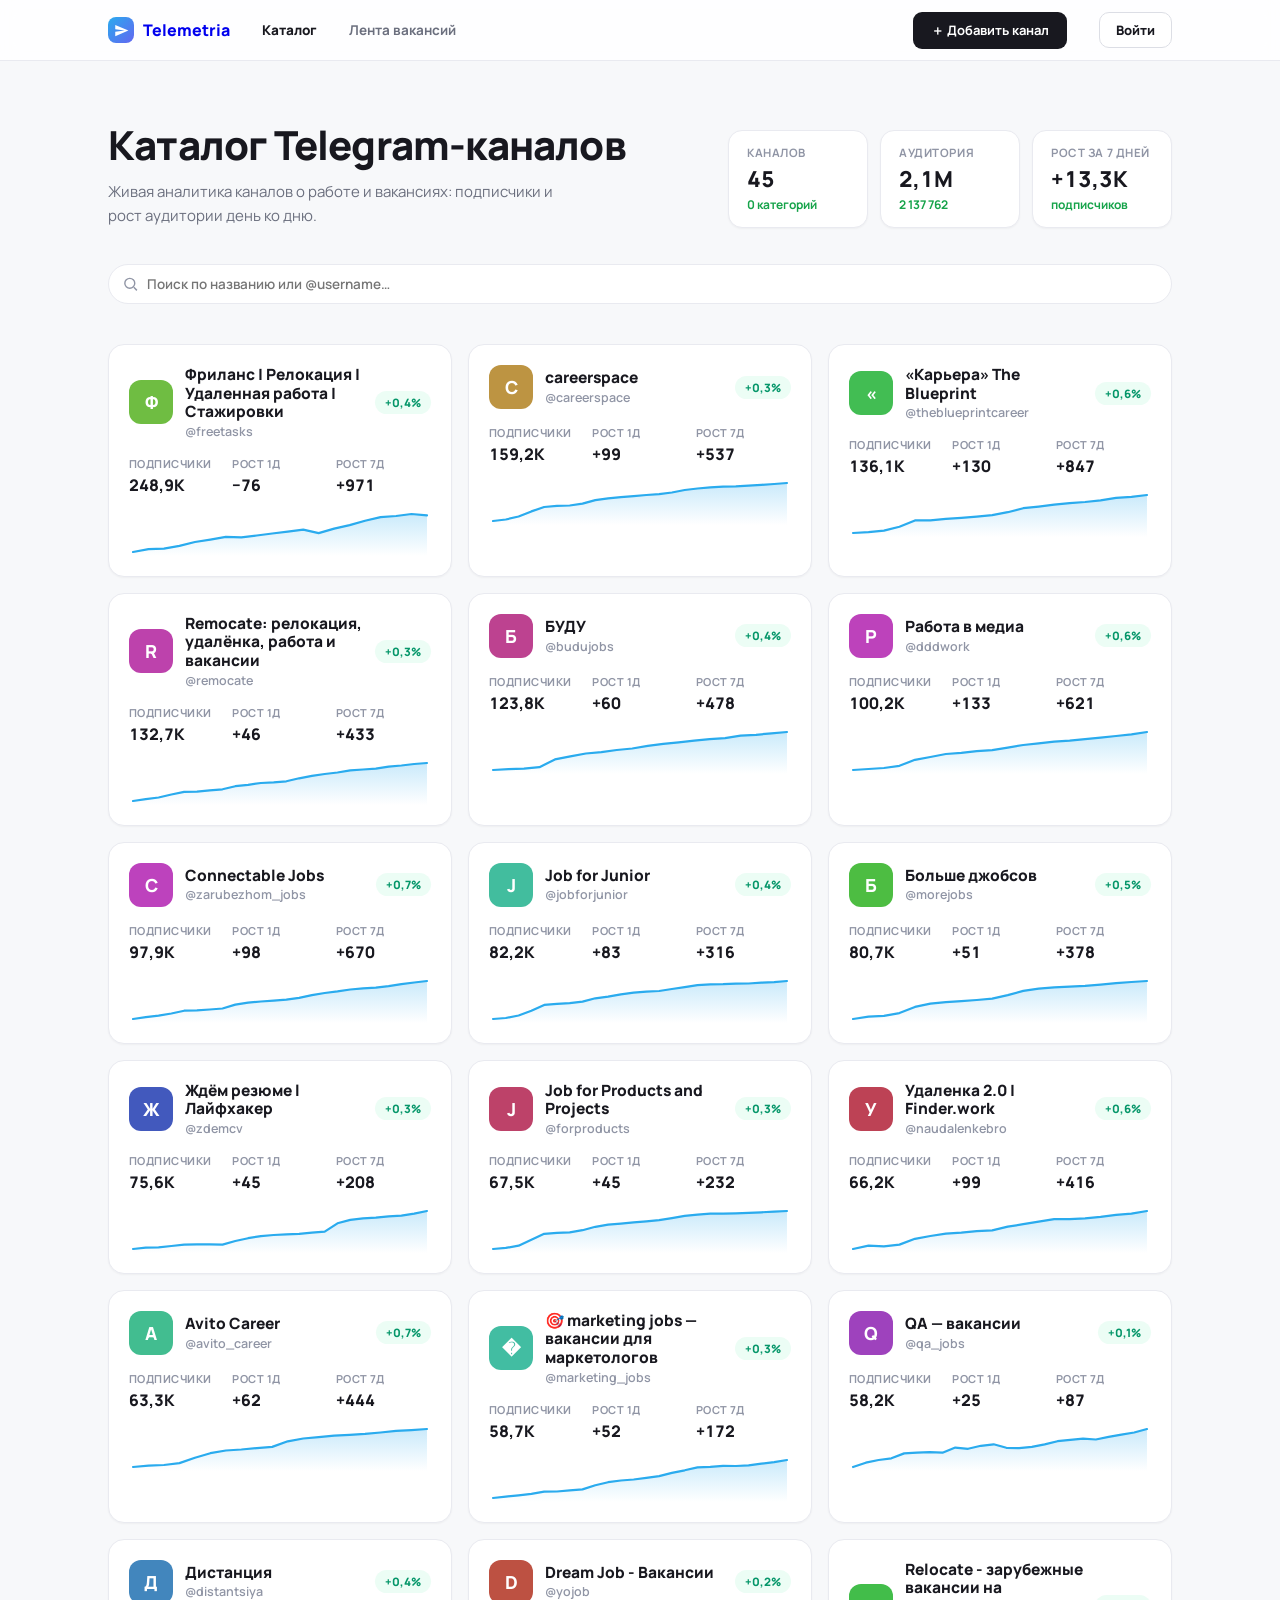
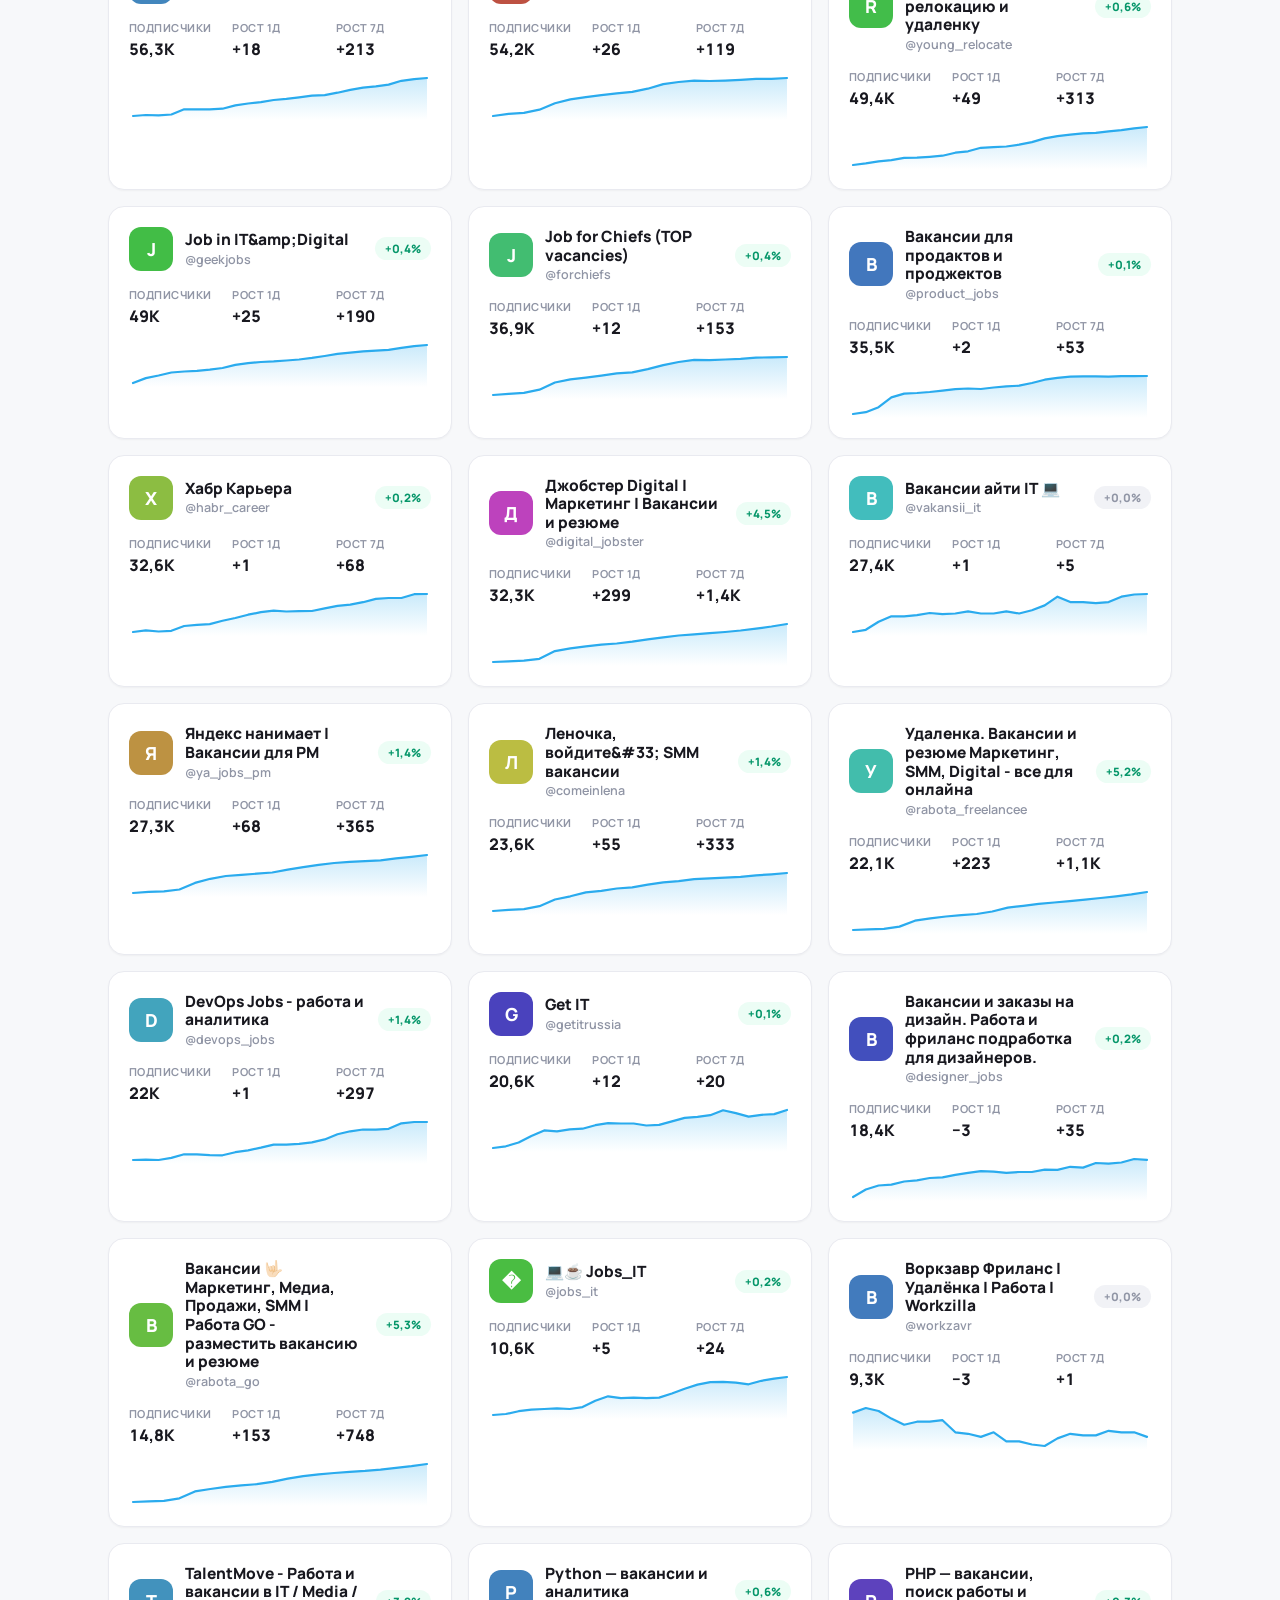
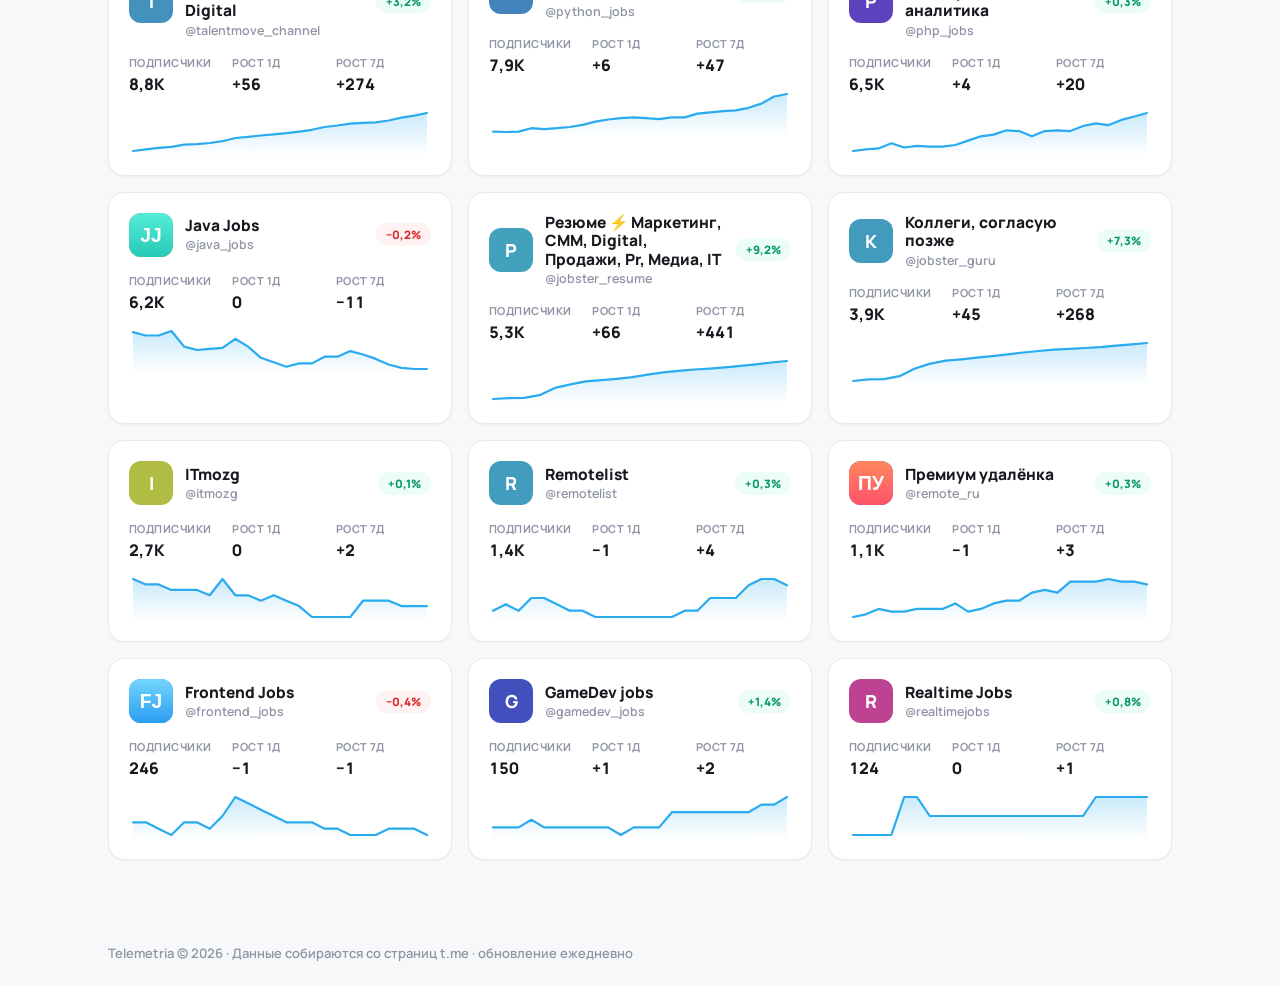
==== index.html @ 6746eabc "feat(auth): точка входа в шапке — «Войти» / e-mail + «Выйти» (+ «Админка» админу) Регистрация и вход" ====
<!doctype html>
<html lang="ru">
<head>
<meta charset="utf-8" />
<meta name="viewport" content="width=device-width, initial-scale=1" />
<title>Telemetria — каталог Telegram-каналов</title>
<meta name="description" content="Живая аналитика Telegram-каналов: подписчики, рост аудитории, вовлечённость и охваты постов в одном каталоге." />
<link rel="stylesheet" href="fonts/manrope.css">
<style>
*{margin:0;padding:0;box-sizing:border-box}
body{background:#f7f8fa;color:#18181f;font-family:'Manrope',sans-serif;-webkit-font-smoothing:antialiased}
.wrap{max-width:1120px;margin:0 auto;padding:0 28px}

/* Header */
header{background:rgba(255,255,255,.85);backdrop-filter:blur(10px);border-bottom:1px solid #e9eaf0;position:sticky;top:0;z-index:10}
.nav{display:flex;align-items:center;gap:32px;height:60px}
.logo{display:flex;align-items:center;gap:9px;font-weight:800;font-size:16px}
.logo i{width:26px;height:26px;border-radius:8px;background:linear-gradient(135deg,#2AABEE,#6366f1);display:inline-flex;align-items:center;justify-content:center;font-style:normal;color:#fff;font-size:13px}
.nav .active{font-weight:800;color:#18181f;font-size:13.5px}
.nav .cta{margin-left:auto;background:#18181f;color:#fff;border:none;border-radius:9px;padding:9px 18px;font:700 13px 'Manrope';cursor:pointer;transition:.15s}
.nav .cta:hover{background:#2b2b36}
/* Аккаунт в шапке: «Войти» (гость) либо e-mail + «Выйти» (+ «Админка» для admin). */
.acct{display:flex;align-items:center;gap:12px}
.acct-login{border:1px solid #dcdee5;background:#fff;color:#18181f;font:800 13px 'Manrope';padding:8px 16px;border-radius:10px;text-decoration:none;transition:.15s}
.acct-login:hover{border-color:#18181f}
.acct-email{font-weight:700;font-size:13px;color:#6b6f7e;max-width:170px;overflow:hidden;text-overflow:ellipsis;white-space:nowrap}
.acct-link{font-weight:800;font-size:13.5px;color:#1573c4;text-decoration:none;white-space:nowrap}
.acct-logout{background:#fff;border:1px solid #dcdee5;border-radius:9px;padding:7px 13px;font:700 12.5px 'Manrope';color:#6b6f7e;cursor:pointer;transition:.13s}
.acct-logout:hover{border-color:#18181f;color:#18181f}

/* Hero + KPIs */
.hero{padding:56px 0 8px;display:flex;align-items:flex-end;justify-content:space-between;gap:24px;flex-wrap:wrap}
h1{font-size:clamp(28px,4vw,40px);font-weight:800;letter-spacing:-.02em}
.sub{color:#6b6f7e;font-size:15px;margin-top:8px;max-width:480px;line-height:1.6}
.kpis{display:grid;grid-template-columns:repeat(3,minmax(140px,1fr));gap:12px}
.kpi{background:#fff;border:1px solid #e9eaf0;border-radius:14px;padding:14px 18px;box-shadow:0 1px 2px rgba(24,24,31,.04)}
.kpi .k{font-size:11.5px;font-weight:700;color:#9095a5;text-transform:uppercase;letter-spacing:.05em}
.kpi .v{font-size:22px;font-weight:800;margin-top:4px;font-variant-numeric:tabular-nums}
.kpi .d{font-size:12px;font-weight:700;color:#16a34a;margin-top:2px;min-height:15px}
.kpi .d.dn{color:#dc2626}

/* Search + filters */
.toolbar{display:flex;gap:12px;align-items:center;padding:28px 0 8px;flex-wrap:wrap}
.search{position:relative;flex:1;min-width:220px}
.search input{width:100%;padding:10px 14px 10px 38px;border:1px solid #e9eaf0;border-radius:999px;background:#fff;font:600 13.5px 'Manrope';color:#18181f;outline:none;transition:.15s}
.search input:focus{border-color:#2AABEE;box-shadow:0 0 0 3px rgba(42,171,238,.15)}
.search svg{position:absolute;left:14px;top:50%;transform:translateY(-50%);color:#9095a5}
.filters{display:flex;gap:8px;padding:12px 0 20px;flex-wrap:wrap}
.chip{padding:8px 16px;border-radius:999px;border:1px solid #e9eaf0;background:#fff;font:600 13px 'Manrope';color:#6b6f7e;cursor:pointer;transition:.15s;white-space:nowrap}
.chip:hover{border-color:#c7cad6}
.chip.on{background:#2AABEE;border-color:#2AABEE;color:#fff;box-shadow:0 4px 12px rgba(42,171,238,.3)}

/* Grid + cards */
.grid{display:grid;grid-template-columns:repeat(auto-fill,minmax(330px,1fr));gap:16px;padding-bottom:40px}
.card{background:#fff;border:1px solid #e9eaf0;border-radius:16px;padding:20px;box-shadow:0 1px 2px rgba(24,24,31,.04);transition:.2s;cursor:pointer;text-decoration:none;color:inherit;display:block}
.card:hover{transform:translateY(-3px);box-shadow:0 12px 28px rgba(24,24,31,.09);border-color:#d9dce6}
.chead{display:flex;align-items:center;gap:12px}
.ava{position:relative;overflow:hidden;width:44px;height:44px;border-radius:12px;display:flex;align-items:center;justify-content:center;font-size:18px;font-weight:800;color:#fff;flex-shrink:0}
.avimg{position:absolute;inset:0;width:100%;height:100%;object-fit:cover}
.chead .t{font-weight:800;font-size:15.5px;line-height:1.2}
.chead .c{font-size:12.5px;color:#9095a5;font-weight:600;margin-top:2px}
.badge{margin-left:auto;font-size:11.5px;font-weight:800;padding:4px 10px;border-radius:999px;white-space:nowrap;flex-shrink:0}
.badge.up{background:#ecfdf5;color:#059669}
.badge.down{background:#fef2f2;color:#dc2626}
.badge.flat{background:#f1f2f6;color:#9095a5}
.metrics{display:grid;grid-template-columns:1fr 1fr 1fr;gap:8px;margin-top:16px}
.m .k{font-size:11px;font-weight:700;color:#9095a5;text-transform:uppercase;letter-spacing:.04em}
.m .v{font-size:16px;font-weight:800;margin-top:3px;font-variant-numeric:tabular-nums}
.spark{margin-top:14px;width:100%;display:block}
.spark polyline{fill:none;stroke:#2AABEE;stroke-width:2.2;stroke-linecap:round;stroke-linejoin:round}
.spark .area{fill:url(#g2);stroke:none}

/* States */
.state{padding:60px 20px;text-align:center;color:#9095a5;font-weight:600;font-size:15px}
footer{padding:44px 0 24px;color:#9095a5;font-size:13px;font-weight:600}

/* Modal */
.overlay{position:fixed;inset:0;background:rgba(24,24,31,.5);backdrop-filter:blur(4px);display:none;align-items:center;justify-content:center;padding:20px;z-index:50}
.overlay.open{display:flex}
.modal{width:100%;max-width:440px;background:#fff;border-radius:18px;padding:24px;box-shadow:0 30px 80px rgba(24,24,31,.35)}
.modal h2{font-size:18px;font-weight:800}
.modal p{margin:4px 0 18px;color:#6b6f7e;font-size:13px;line-height:1.5}
.modal label{display:block;font-size:12.5px;font-weight:700;color:#6b6f7e;margin:14px 0 6px}
.modal input{width:100%;padding:11px 14px;background:#f7f8fa;border:1px solid #e9eaf0;border-radius:11px;font:600 14.5px 'Manrope';color:#18181f;outline:none}
.modal input:focus{border-color:#2AABEE;box-shadow:0 0 0 3px rgba(42,171,238,.15)}
.modal .row{display:flex;gap:10px;margin-top:22px}
.modal .row button{flex:1;border:none;border-radius:10px;padding:11px;font:700 13.5px 'Manrope';cursor:pointer}
.modal .row .primary{background:#2AABEE;color:#fff}
.modal .row .primary:hover{background:#1f97d6}
.modal .row .ghost{background:#f1f2f6;color:#18181f}
.msg{font-size:13px;font-weight:600;margin-top:14px;min-height:18px}
.msg.ok{color:#059669}.msg.err{color:#dc2626}

@media(max-width:640px){
  .kpis{grid-template-columns:1fr 1fr;width:100%}
  .grid{grid-template-columns:1fr}
}
</style>
</head>
<body>
<svg width="0" height="0" style="position:absolute"><defs><linearGradient id="g2" x1="0" y1="0" x2="0" y2="1"><stop offset="0%" stop-color="#2AABEE" stop-opacity=".25"/><stop offset="100%" stop-color="#2AABEE" stop-opacity="0"/></linearGradient></defs></svg>

<header><div class="wrap nav">
  <a class="logo" href="index.html" style="text-decoration:none"><i><svg width="15" height="15" viewBox="0 0 24 24" fill="currentColor" style="vertical-align:-2px"><path d="M2 21l21-9L2 3v7l15 2-15 2z"/></svg></i>Telemetria</a>
  <a class="active" href="index.html" style="text-decoration:none">Каталог</a>
  <a href="jobs.html" style="text-decoration:none;font-weight:700;color:#6b6f7e;font-size:13.5px">Лента вакансий</a>
  <button class="cta" id="addBtn">＋ Добавить канал</button>
  <div class="acct" id="acct"></div>
</div></header>

<div class="wrap">
  <div class="hero">
    <div>
      <h1>Каталог Telegram-каналов</h1>
      <p class="sub">Живая аналитика каналов о работе и вакансиях: подписчики и рост аудитории день ко дню.</p>
    </div>
    <div class="kpis" id="kpis"></div>
  </div>

  <div class="toolbar">
    <div class="search">
      <svg width="17" height="17" viewBox="0 0 24 24" fill="none" stroke="currentColor" stroke-width="2"><circle cx="11" cy="11" r="7"/><path d="M21 21l-4.3-4.3"/></svg>
      <input id="q" placeholder="Поиск по названию или @username…" />
    </div>
  </div>
  <div class="filters" id="filters"></div>

  <div class="grid" id="grid"></div>
  <div class="state" id="state">Загрузка…</div>

  <footer>Telemetria © 2026 · Данные собираются со страниц t.me · обновление ежедневно</footer>
</div>

<!-- Add modal -->
<div class="overlay" id="overlay">
  <div class="modal">
    <h2>Добавить канал</h2>
    <p>Появится в каталоге после ближайшего сбора (до 6 ч) или ручного запуска парсера.</p>
    <label>Канал — @username или ссылка t.me</label>
    <input id="mUser" placeholder="@durov или https://t.me/durov" autocomplete="off" />
    <label>Ключ доступа</label>
    <input id="mKey" type="password" placeholder="ADMIN_KEY (запомнится в этом браузере)" />
    <div class="msg" id="mMsg"></div>
    <div class="row">
      <button class="ghost" id="mCancel">Отмена</button>
      <button class="primary" id="mAdd">Добавить</button>
    </div>
  </div>
</div>

<script>
// Данные грузятся статическим JSON с нашего домена (data/*.json), не запросом
// в Supabase — чтобы сайт открывался в РФ без VPN (см. PROJECT.md). JSON обновляет CI.

let data = [], sparks = {}, activeCat = "__all__";

const fmtFull = n => n==null ? "—" : Intl.NumberFormat("ru").format(n);
const compact = n => n==null ? "—" : Intl.NumberFormat("en",{notation:"compact",maximumFractionDigits:1}).format(n).replace(".",",");
const hueOf = s => { let h=0; for(const c of (s||"")) h=(h*31+c.charCodeAt(0))%360; return h; };
const esc = s => String(s??"").replace(/[&<>"]/g,c=>({"&":"&amp;","<":"&lt;",">":"&gt;",'"':"&quot;"}[c]));
const pct = v => v==null ? "—" : String(v).replace(".",",")+"%";
const plural = (n,one,few,many) => { const m=n%100, d=n%10; return (m>=11&&m<=14)?many : d===1?one : (d>=2&&d<=4)?few : many; };
// рост подписчиков со знаком (абсолютное число), «—» если нет базы
const signed = n => n==null ? "—" : (n>0?"+":n<0?"−":"") + compact(Math.abs(n));

function growthBadge(c){
  const p = c.growth_7d_pct;   // недельный рост в % считает view analytics_latest
  if(p==null){
    if(c.growth_7d==null) return '<span class="badge flat">н/д</span>';
    const cls = c.growth_7d>0?"up":c.growth_7d<0?"down":"flat", s=c.growth_7d>0?"+":c.growth_7d<0?"−":"";
    return `<span class="badge ${cls}">${s}${compact(Math.abs(c.growth_7d))}</span>`;
  }
  const cls = p>0.05?"up":p<-0.05?"down":"flat";
  const s = p>0?"+":p<0?"−":"";
  return `<span class="badge ${cls}">${s}${Math.abs(p).toFixed(1).replace(".",",")}%</span>`;
}

// спарклайн подписчиков из channel_snapshots (нормализуем в 300×46)
function sparkSVG(cid){
  const pts = sparks[cid];
  if(!pts || pts.length<2) return "";
  const W=300,H=46,PAD=4;
  const xs = pts.map((_,i)=> PAD + i*(W-2*PAD)/(pts.length-1));
  const min = Math.min(...pts), max = Math.max(...pts), span = (max-min)||1;
  const ys = pts.map(v=> H-PAD - (v-min)/span*(H-2*PAD));
  const line = xs.map((x,i)=>`${x.toFixed(1)},${ys[i].toFixed(1)}`).join(" ");
  const area = `${PAD},${H} ${line} ${(W-PAD)},${H}`;
  return `<svg class="spark" height="46" viewBox="0 0 300 46" preserveAspectRatio="none">
    <polygon class="area" points="${area}"/><polyline points="${line}"/></svg>`;
}

function avatar(c){
  const name = c.title || c.username || "?";
  const initial = esc(name.trim().charAt(0).toUpperCase());
  const bg = `hsl(${hueOf(c.username)} 48% 50%)`;
  // Буква рисуется всегда; фото Telegram (cdn telesco.pe) кладём поверх <img>.
  // onerror убирает картинку → если CDN недоступен в РФ, остаётся цветной кружок
  // с буквой вместо битого квадрата (см. PROJECT.md «Доступность в РФ»).
  const img = c.photo_url ? `<img class="avimg" src="${esc(c.photo_url)}" alt="" loading="lazy" onerror="this.remove()">` : "";
  return `<div class="ava" style="background:${bg}">${initial}${img}</div>`;
}

function renderKPIs(){
  const totalSubs = data.reduce((s,c)=>s+(c.subscribers||0),0);
  const totalGrowth = data.reduce((s,c)=>s+(c.growth_7d||0),0);
  const cats = new Set(data.map(c=>c.category).filter(Boolean));
  const gCls = totalGrowth<0 ? "d dn" : "d";
  const gSign = totalGrowth>0?"+":totalGrowth<0?"−":"";
  document.getElementById("kpis").innerHTML = `
    <div class="kpi"><div class="k">Каналов</div><div class="v">${fmtFull(data.length)}</div><div class="d">${cats.size} ${plural(cats.size,"категория","категории","категорий")}</div></div>
    <div class="kpi"><div class="k">Аудитория</div><div class="v">${compact(totalSubs)}</div><div class="d">${fmtFull(totalSubs)}</div></div>
    <div class="kpi"><div class="k">Рост за 7 дней</div><div class="v">${gSign}${compact(Math.abs(totalGrowth))}</div><div class="${gCls}">подписчиков</div></div>`;
}

function renderFilters(){
  const cats = [...new Set(data.map(c=>c.category).filter(Boolean))].sort();
  const chip = (val,label)=>`<button class="chip ${activeCat===val?"on":""}" data-cat="${esc(val)}">${esc(label)}</button>`;
  const el = document.getElementById("filters");
  if(!cats.length){ el.innerHTML=""; return; }
  el.innerHTML = chip("__all__","Все категории") + cats.map(c=>chip(c,c)).join("");
  el.querySelectorAll(".chip").forEach(b=>b.onclick=()=>{ activeCat=b.dataset.cat; renderFilters(); renderGrid(); });
}

function renderGrid(){
  const term = document.getElementById("q").value.trim().toLowerCase();
  const list = data
    .filter(c=> activeCat==="__all__" || c.category===activeCat)
    .filter(c=> !term || (c.title||"").toLowerCase().includes(term) || (c.username||"").toLowerCase().includes(term))
    .sort((a,b)=>(b.subscribers||0)-(a.subscribers||0));

  const grid = document.getElementById("grid"), state = document.getElementById("state");
  if(!list.length){
    grid.innerHTML=""; state.hidden=false;
    state.textContent = data.length ? "Ничего не найдено." : "Пока нет данных. Нажми «Добавить канал» или запусти парсер.";
    return;
  }
  state.hidden = true;
  grid.innerHTML = list.map(c=>{
    const name = esc(c.title || c.username);
    const sub = [c.category, "@"+c.username].filter(Boolean).map(esc).join(" · ");
    return `<a class="card" href="https://t.me/${esc(c.username)}" target="_blank" rel="noopener">
      <div class="chead">${avatar(c)}
        <div><div class="t">${name}</div><div class="c">${sub}</div></div>
        ${growthBadge(c)}</div>
      <div class="metrics">
        <div class="m"><div class="k">Подписчики</div><div class="v" title="${fmtFull(c.subscribers)}">${compact(c.subscribers)}</div></div>
        <div class="m"><div class="k">Рост 1д</div><div class="v" title="${fmtFull(c.growth_1d)}">${signed(c.growth_1d)}</div></div>
        <div class="m"><div class="k">Рост 7д</div><div class="v" title="${fmtFull(c.growth_7d)}">${signed(c.growth_7d)}</div></div>
      </div>
      ${sparkSVG(c.username)}
    </a>`;
  }).join("");
}

async function loadSparks(){
  try{
    const r = await fetch("data/subscriber_snapshots.json",{cache:"no-cache"});
    if(!r.ok) return;
    const rows = await r.json();
    sparks = {};
    for(const row of rows){
      if(row.subscribers==null) continue;
      (sparks[row.username] ||= []).push(row.subscribers);
    }
    renderGrid();
  }catch(e){ /* спарклайны — необязательны */ }
}

async function load(){
  const state = document.getElementById("state");
  try{
    const r = await fetch("data/analytics_latest.json",{cache:"no-cache"});
    if(!r.ok) throw new Error(r.status+" "+(await r.text()).slice(0,120));
    data = await r.json();
    renderKPIs(); renderFilters(); renderGrid();
    loadSparks();
  }catch(e){
    state.hidden=false; state.textContent = "Ошибка загрузки: "+e.message;
  }
}

document.getElementById("q").addEventListener("input", renderGrid);

// modal
const overlay=document.getElementById("overlay");
const mUser=document.getElementById("mUser"), mKey=document.getElementById("mKey"), mMsg=document.getElementById("mMsg");
document.getElementById("addBtn").onclick=()=>{ mKey.value=localStorage.getItem("tg_admin_key")||""; mMsg.textContent=""; mMsg.className="msg"; overlay.classList.add("open"); mUser.focus(); };
document.getElementById("mCancel").onclick=()=>overlay.classList.remove("open");
overlay.addEventListener("click",e=>{ if(e.target===overlay) overlay.classList.remove("open"); });
document.getElementById("mAdd").onclick=async ()=>{
  const username=mUser.value.trim(), key=mKey.value.trim();
  if(!username){ mMsg.className="msg err"; mMsg.textContent="Укажи канал."; return; }
  if(!key){ mMsg.className="msg err"; mMsg.textContent="Нужен ключ доступа (ADMIN_KEY)."; return; }
  mMsg.className="msg"; mMsg.textContent="Добавляю…";
  try{
    const r=await fetch("/api/add-channel",{ method:"POST", headers:{"Content-Type":"application/json"}, body:JSON.stringify({username,key}) });
    const j=await r.json().catch(()=>({}));
    if(!r.ok) throw new Error(j.error||r.status);
    localStorage.setItem("tg_admin_key",key);
    mMsg.className="msg ok"; mMsg.textContent=`✓ @${j.username} добавлен. Появится после ближайшего сбора.`;
    mUser.value="";
  }catch(e){
    mMsg.className="msg err";
    mMsg.textContent = (""+e.message).includes("Failed to fetch")
      ? "Эндпоинт /api/add-channel доступен только на Vercel (не в локальном превью)."
      : "Ошибка: "+e.message;
  }
};

load();

// Аккаунт в шапке. /api/me → гость («Войти») или e-mail + «Выйти» (+ «Админка» админу).
(function(){
  const el=document.getElementById("acct"); if(!el) return;
  const escA=s=>String(s).replace(/[&<>"]/g,c=>({"&":"&amp;","<":"&lt;",">":"&gt;",'"':"&quot;"}[c]));
  const guest='<a class="acct-login" href="/login.html">Войти</a>';
  fetch("/api/me",{credentials:"same-origin"})
    .then(r=>r.ok?r.json():null)
    .then(u=>{
      if(!u||!u.email){ el.innerHTML=guest; return; }
      el.innerHTML=(u.role==="admin"?'<a class="acct-link" href="/admin">Админка</a>':"")
        +`<span class="acct-email" title="${escA(u.email)}">${escA(u.email)}</span>`
        +'<button class="acct-logout" type="button">Выйти</button>';
      el.querySelector(".acct-logout").onclick=()=>{
        fetch("/api/logout",{method:"POST"}).then(()=>location.reload());
      };
    })
    .catch(()=>{ el.innerHTML=guest; });
})();
</script>
</body>
</html>
---- fonts/manrope.css ----
/* Manrope — self-hosted (см. PROJECT.md «Доступность в РФ без VPN»).
   Никаких запросов к fonts.googleapis.com / fonts.gstatic.com в рантайме.
   latin + cyrillic сабсеты; браузер грузит только нужный по unicode-range. */

/* latin */
@font-face{font-family:'Manrope';font-style:normal;font-weight:400;font-display:swap;src:url('manrope-latin-400.woff2') format('woff2');unicode-range:U+0000-00FF,U+0131,U+0152-0153,U+02BB-02BC,U+02C6,U+02DA,U+02DC,U+0304,U+0308,U+0329,U+2000-206F,U+2074,U+20AC,U+2122,U+2191,U+2193,U+2212,U+2215,U+FEFF,U+FFFD}
@font-face{font-family:'Manrope';font-style:normal;font-weight:500;font-display:swap;src:url('manrope-latin-500.woff2') format('woff2');unicode-range:U+0000-00FF,U+0131,U+0152-0153,U+02BB-02BC,U+02C6,U+02DA,U+02DC,U+0304,U+0308,U+0329,U+2000-206F,U+2074,U+20AC,U+2122,U+2191,U+2193,U+2212,U+2215,U+FEFF,U+FFFD}
@font-face{font-family:'Manrope';font-style:normal;font-weight:600;font-display:swap;src:url('manrope-latin-600.woff2') format('woff2');unicode-range:U+0000-00FF,U+0131,U+0152-0153,U+02BB-02BC,U+02C6,U+02DA,U+02DC,U+0304,U+0308,U+0329,U+2000-206F,U+2074,U+20AC,U+2122,U+2191,U+2193,U+2212,U+2215,U+FEFF,U+FFFD}
@font-face{font-family:'Manrope';font-style:normal;font-weight:700;font-display:swap;src:url('manrope-latin-700.woff2') format('woff2');unicode-range:U+0000-00FF,U+0131,U+0152-0153,U+02BB-02BC,U+02C6,U+02DA,U+02DC,U+0304,U+0308,U+0329,U+2000-206F,U+2074,U+20AC,U+2122,U+2191,U+2193,U+2212,U+2215,U+FEFF,U+FFFD}
@font-face{font-family:'Manrope';font-style:normal;font-weight:800;font-display:swap;src:url('manrope-latin-800.woff2') format('woff2');unicode-range:U+0000-00FF,U+0131,U+0152-0153,U+02BB-02BC,U+02C6,U+02DA,U+02DC,U+0304,U+0308,U+0329,U+2000-206F,U+2074,U+20AC,U+2122,U+2191,U+2193,U+2212,U+2215,U+FEFF,U+FFFD}

/* cyrillic */
@font-face{font-family:'Manrope';font-style:normal;font-weight:400;font-display:swap;src:url('manrope-cyrillic-400.woff2') format('woff2');unicode-range:U+0301,U+0400-045F,U+0490-0491,U+04B0-04B1,U+2116}
@font-face{font-family:'Manrope';font-style:normal;font-weight:500;font-display:swap;src:url('manrope-cyrillic-500.woff2') format('woff2');unicode-range:U+0301,U+0400-045F,U+0490-0491,U+04B0-04B1,U+2116}
@font-face{font-family:'Manrope';font-style:normal;font-weight:600;font-display:swap;src:url('manrope-cyrillic-600.woff2') format('woff2');unicode-range:U+0301,U+0400-045F,U+0490-0491,U+04B0-04B1,U+2116}
@font-face{font-family:'Manrope';font-style:normal;font-weight:700;font-display:swap;src:url('manrope-cyrillic-700.woff2') format('woff2');unicode-range:U+0301,U+0400-045F,U+0490-0491,U+04B0-04B1,U+2116}
@font-face{font-family:'Manrope';font-style:normal;font-weight:800;font-display:swap;src:url('manrope-cyrillic-800.woff2') format('woff2');unicode-range:U+0301,U+0400-045F,U+0490-0491,U+04B0-04B1,U+2116}
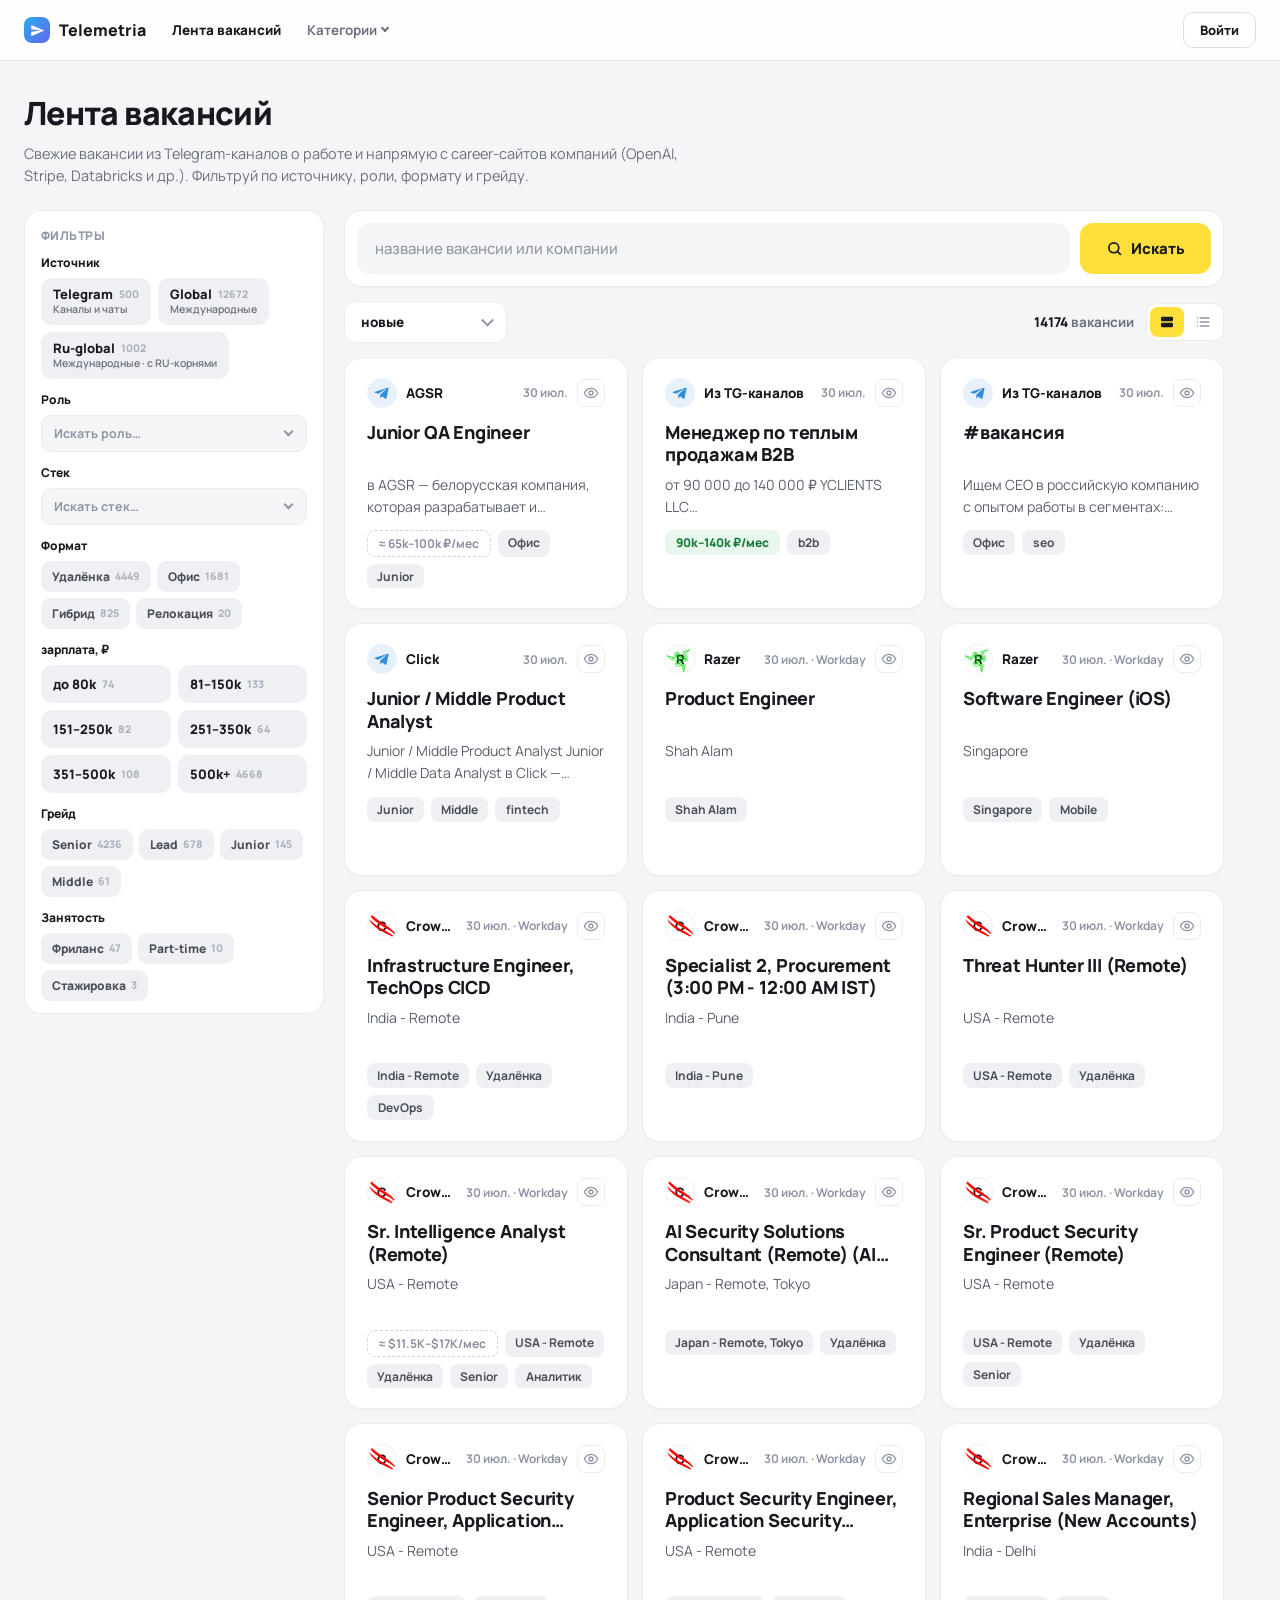
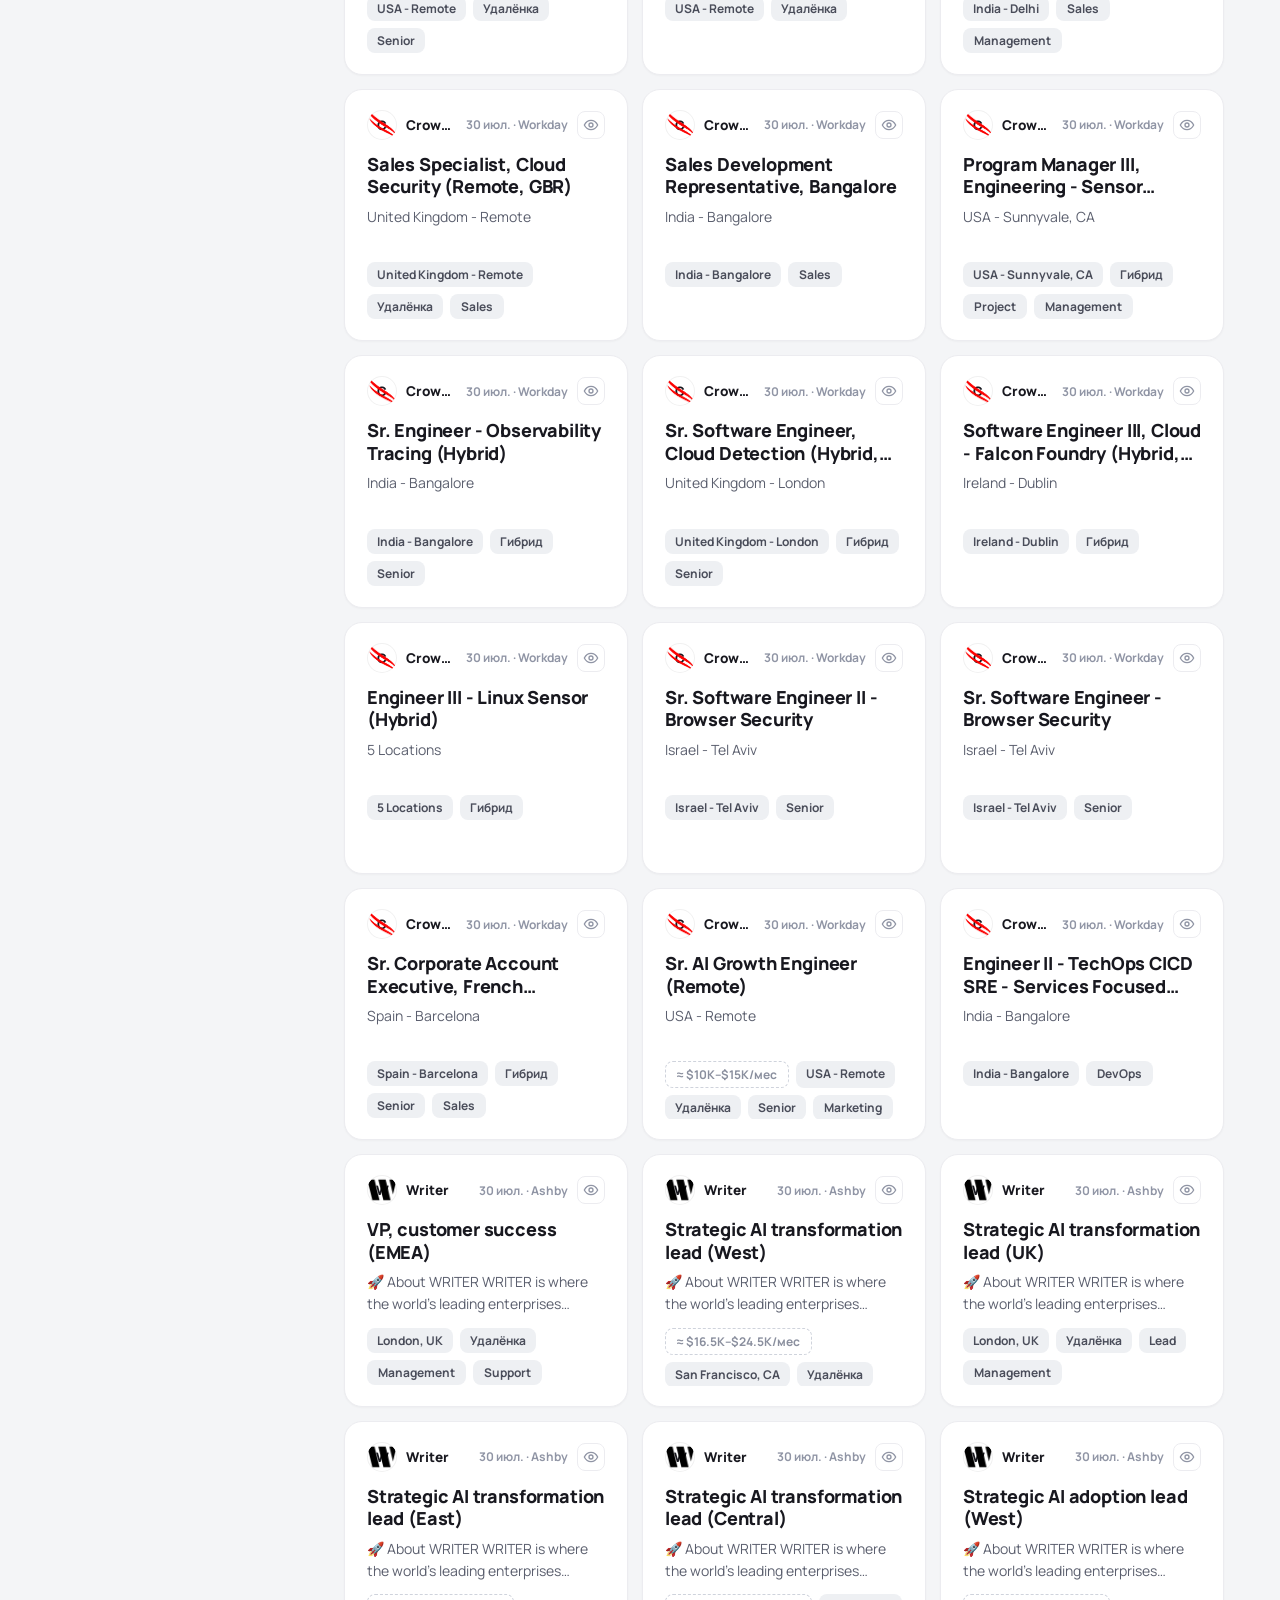
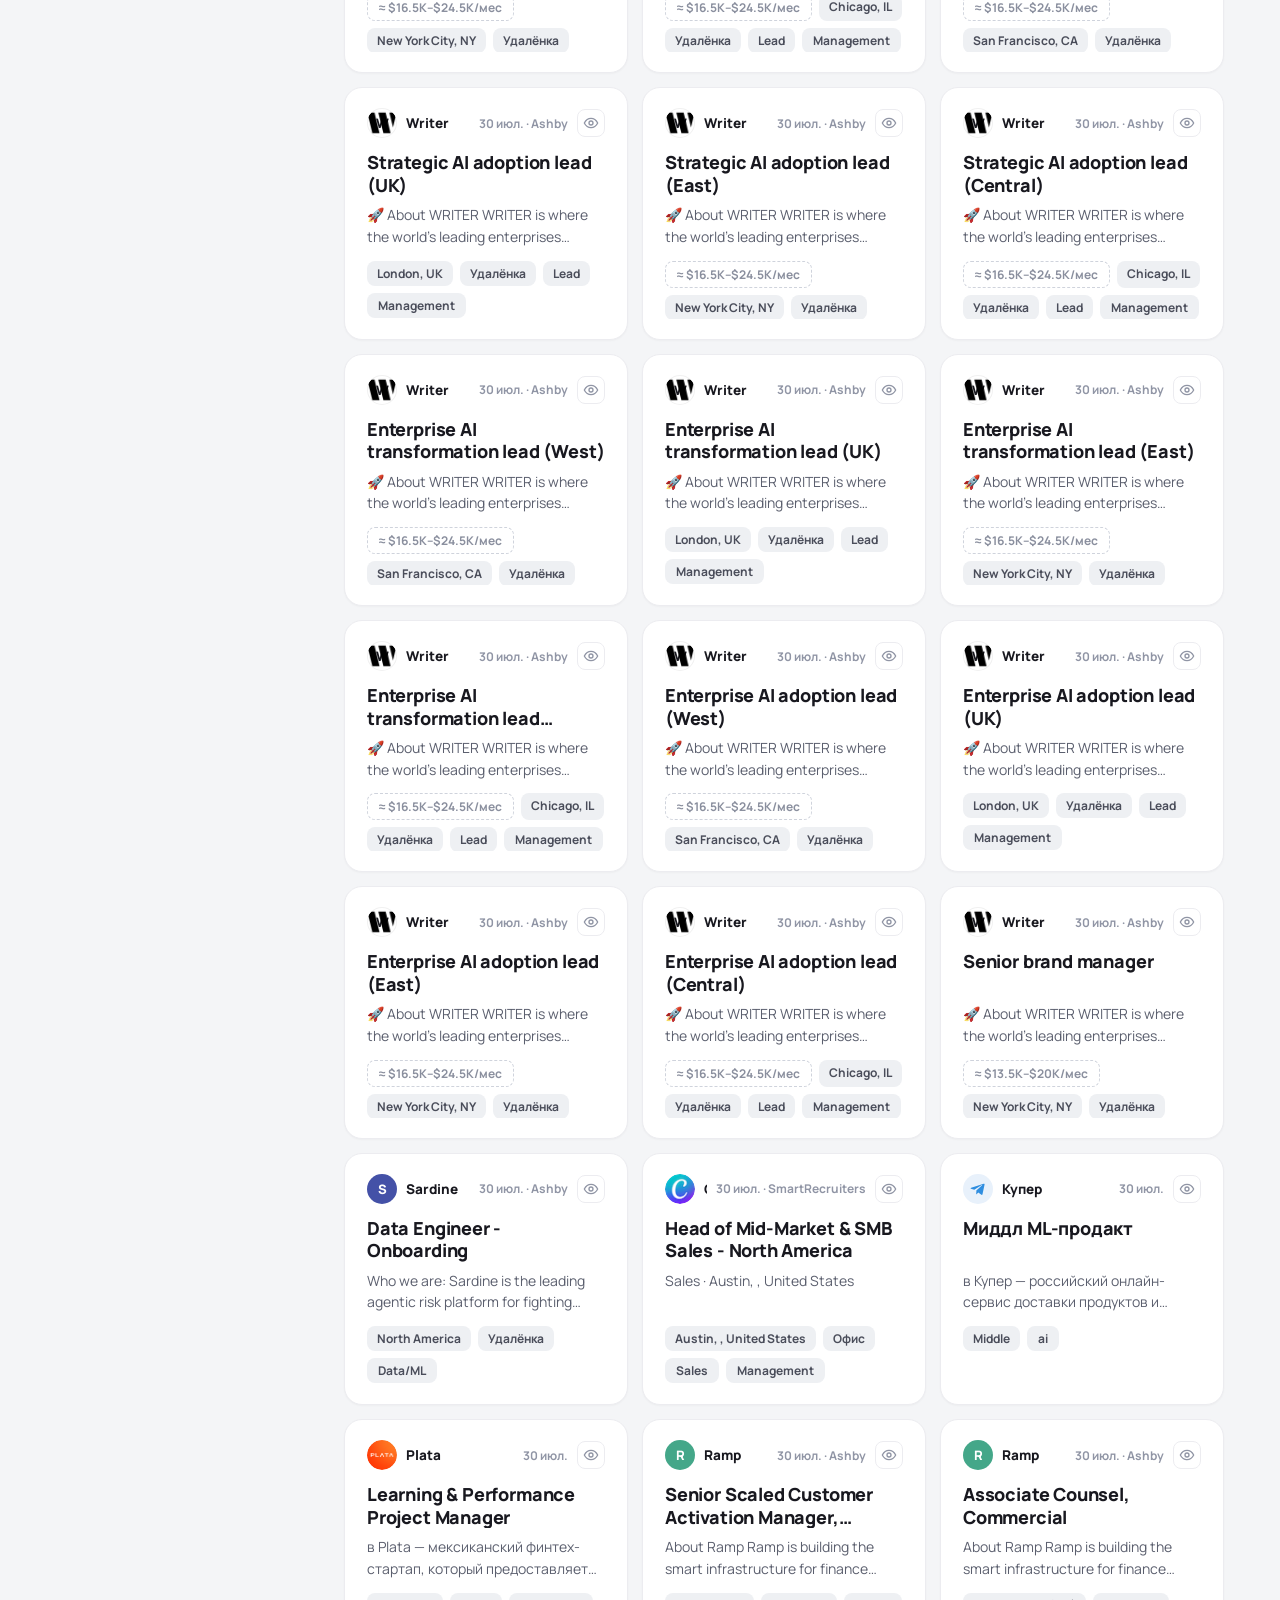
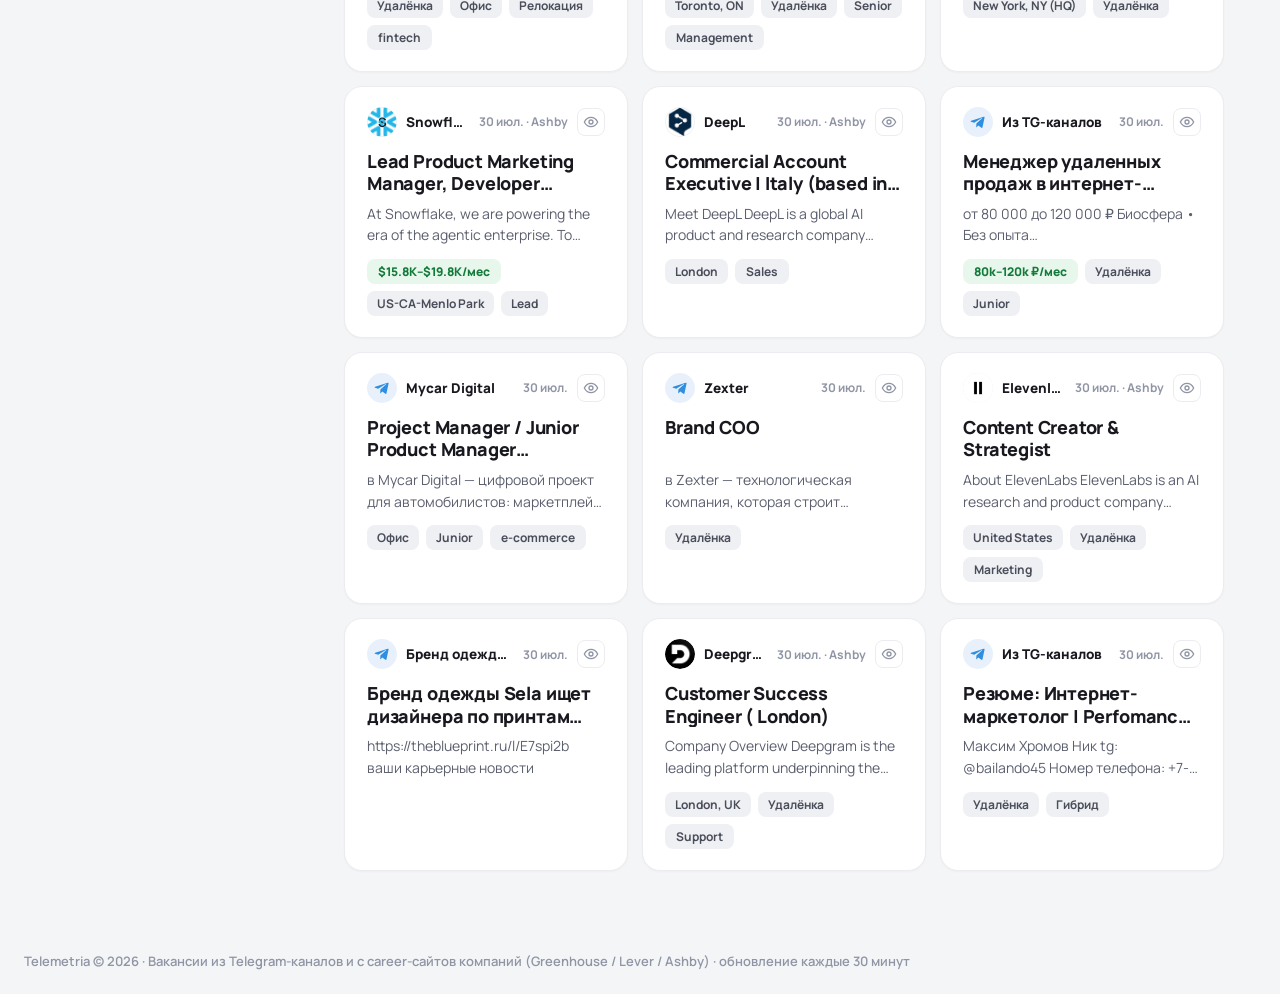
==== commit 2e517de1: "feat: сделать ленту вакансий главной, убрать страницу аналитики каналов - лента вакансий теперь на «" ====
--- a/index.html
+++ b/index.html
@@ -3,24 +3,30 @@
 <head>
 <meta charset="utf-8" />
 <meta name="viewport" content="width=device-width, initial-scale=1" />
-<title>Telemetria — каталог Telegram-каналов</title>
-<meta name="description" content="Живая аналитика Telegram-каналов: подписчики, рост аудитории, вовлечённость и охваты постов в одном каталоге." />
+<title>Telemetria — лента вакансий</title>
+<meta name="description" content="Живая лента вакансий из Telegram-каналов и с career-сайтов компаний: фильтры по источнику, роли, формату, грейду." />
 <link rel="stylesheet" href="fonts/manrope.css">
 <style>
+:root{
+  --bg:#f4f5f7; --card:#fff; --ink:#18181f; --muted:#6b6f7e; --line:#ececf0;
+  --pill:#eef0f3; --pill-ink:#4a4d5a; --yellow:#ffdf3a; --yellow-h:#ffd60a;
+}
 *{margin:0;padding:0;box-sizing:border-box}
-body{background:#f7f8fa;color:#18181f;font-family:'Manrope',sans-serif;-webkit-font-smoothing:antialiased}
-.wrap{max-width:1120px;margin:0 auto;padding:0 28px}
+body{background:var(--bg);color:var(--ink);font-family:'Manrope',sans-serif;-webkit-font-smoothing:antialiased}
+.wrap{max-width:1440px;margin:0 auto;padding:0 24px}
+a{color:inherit;text-decoration:none}
+.ico{display:inline-block;vertical-align:-2px;flex-shrink:0}
 
 /* Header */
-header{background:rgba(255,255,255,.85);backdrop-filter:blur(10px);border-bottom:1px solid #e9eaf0;position:sticky;top:0;z-index:10}
-.nav{display:flex;align-items:center;gap:32px;height:60px}
+header{background:rgba(255,255,255,.9);backdrop-filter:blur(10px);border-bottom:1px solid var(--line);position:sticky;top:0;z-index:20}
+.nav{display:flex;align-items:center;gap:26px;height:60px;max-width:1440px;margin:0 auto;padding:0 24px}
 .logo{display:flex;align-items:center;gap:9px;font-weight:800;font-size:16px}
-.logo i{width:26px;height:26px;border-radius:8px;background:linear-gradient(135deg,#2AABEE,#6366f1);display:inline-flex;align-items:center;justify-content:center;font-style:normal;color:#fff;font-size:13px}
-.nav .active{font-weight:800;color:#18181f;font-size:13.5px}
-.nav .cta{margin-left:auto;background:#18181f;color:#fff;border:none;border-radius:9px;padding:9px 18px;font:700 13px 'Manrope';cursor:pointer;transition:.15s}
-.nav .cta:hover{background:#2b2b36}
+.logo i{width:26px;height:26px;border-radius:8px;background:linear-gradient(135deg,#2AABEE,#6366f1);display:inline-flex;align-items:center;justify-content:center;color:#fff}
+.nav a.tab{font-weight:700;color:#6b6f7e;font-size:13.5px;transition:.15s}
+.nav a.tab:hover{color:var(--ink)}
+.nav a.tab.active{font-weight:800;color:var(--ink)}
 /* Аккаунт в шапке: «Войти» (гость) либо e-mail + «Выйти» (+ «Админка» для admin). */
-.acct{display:flex;align-items:center;gap:12px}
+.acct{margin-left:auto;display:flex;align-items:center;gap:12px}
 .acct-login{border:1px solid #dcdee5;background:#fff;color:#18181f;font:800 13px 'Manrope';padding:8px 16px;border-radius:10px;text-decoration:none;transition:.15s}
 .acct-login:hover{border-color:#18181f}
 .acct-email{font-weight:700;font-size:13px;color:#6b6f7e;max-width:170px;overflow:hidden;text-overflow:ellipsis;white-space:nowrap}
@@ -28,284 +34,1250 @@
 .acct-logout{background:#fff;border:1px solid #dcdee5;border-radius:9px;padding:7px 13px;font:700 12.5px 'Manrope';color:#6b6f7e;cursor:pointer;transition:.13s}
 .acct-logout:hover{border-color:#18181f;color:#18181f}
 
-/* Hero + KPIs */
-.hero{padding:56px 0 8px;display:flex;align-items:flex-end;justify-content:space-between;gap:24px;flex-wrap:wrap}
-h1{font-size:clamp(28px,4vw,40px);font-weight:800;letter-spacing:-.02em}
-.sub{color:#6b6f7e;font-size:15px;margin-top:8px;max-width:480px;line-height:1.6}
-.kpis{display:grid;grid-template-columns:repeat(3,minmax(140px,1fr));gap:12px}
-.kpi{background:#fff;border:1px solid #e9eaf0;border-radius:14px;padding:14px 18px;box-shadow:0 1px 2px rgba(24,24,31,.04)}
-.kpi .k{font-size:11.5px;font-weight:700;color:#9095a5;text-transform:uppercase;letter-spacing:.05em}
-.kpi .v{font-size:22px;font-weight:800;margin-top:4px;font-variant-numeric:tabular-nums}
-.kpi .d{font-size:12px;font-weight:700;color:#16a34a;margin-top:2px;min-height:15px}
-.kpi .d.dn{color:#dc2626}
-
-/* Search + filters */
-.toolbar{display:flex;gap:12px;align-items:center;padding:28px 0 8px;flex-wrap:wrap}
-.search{position:relative;flex:1;min-width:220px}
-.search input{width:100%;padding:10px 14px 10px 38px;border:1px solid #e9eaf0;border-radius:999px;background:#fff;font:600 13.5px 'Manrope';color:#18181f;outline:none;transition:.15s}
-.search input:focus{border-color:#2AABEE;box-shadow:0 0 0 3px rgba(42,171,238,.15)}
-.search svg{position:absolute;left:14px;top:50%;transform:translateY(-50%);color:#9095a5}
-.filters{display:flex;gap:8px;padding:12px 0 20px;flex-wrap:wrap}
-.chip{padding:8px 16px;border-radius:999px;border:1px solid #e9eaf0;background:#fff;font:600 13px 'Manrope';color:#6b6f7e;cursor:pointer;transition:.15s;white-space:nowrap}
-.chip:hover{border-color:#c7cad6}
-.chip.on{background:#2AABEE;border-color:#2AABEE;color:#fff;box-shadow:0 4px 12px rgba(42,171,238,.3)}
-
-/* Grid + cards */
-.grid{display:grid;grid-template-columns:repeat(auto-fill,minmax(330px,1fr));gap:16px;padding-bottom:40px}
-.card{background:#fff;border:1px solid #e9eaf0;border-radius:16px;padding:20px;box-shadow:0 1px 2px rgba(24,24,31,.04);transition:.2s;cursor:pointer;text-decoration:none;color:inherit;display:block}
-.card:hover{transform:translateY(-3px);box-shadow:0 12px 28px rgba(24,24,31,.09);border-color:#d9dce6}
-.chead{display:flex;align-items:center;gap:12px}
-.ava{position:relative;overflow:hidden;width:44px;height:44px;border-radius:12px;display:flex;align-items:center;justify-content:center;font-size:18px;font-weight:800;color:#fff;flex-shrink:0}
-.avimg{position:absolute;inset:0;width:100%;height:100%;object-fit:cover}
-.chead .t{font-weight:800;font-size:15.5px;line-height:1.2}
-.chead .c{font-size:12.5px;color:#9095a5;font-weight:600;margin-top:2px}
-.badge{margin-left:auto;font-size:11.5px;font-weight:800;padding:4px 10px;border-radius:999px;white-space:nowrap;flex-shrink:0}
-.badge.up{background:#ecfdf5;color:#059669}
-.badge.down{background:#fef2f2;color:#dc2626}
-.badge.flat{background:#f1f2f6;color:#9095a5}
-.metrics{display:grid;grid-template-columns:1fr 1fr 1fr;gap:8px;margin-top:16px}
-.m .k{font-size:11px;font-weight:700;color:#9095a5;text-transform:uppercase;letter-spacing:.04em}
-.m .v{font-size:16px;font-weight:800;margin-top:3px;font-variant-numeric:tabular-nums}
-.spark{margin-top:14px;width:100%;display:block}
-.spark polyline{fill:none;stroke:#2AABEE;stroke-width:2.2;stroke-linecap:round;stroke-linejoin:round}
-.spark .area{fill:url(#g2);stroke:none}
-
-/* States */
-.state{padding:60px 20px;text-align:center;color:#9095a5;font-weight:600;font-size:15px}
-footer{padding:44px 0 24px;color:#9095a5;font-size:13px;font-weight:600}
-
-/* Modal */
-.overlay{position:fixed;inset:0;background:rgba(24,24,31,.5);backdrop-filter:blur(4px);display:none;align-items:center;justify-content:center;padding:20px;z-index:50}
-.overlay.open{display:flex}
-.modal{width:100%;max-width:440px;background:#fff;border-radius:18px;padding:24px;box-shadow:0 30px 80px rgba(24,24,31,.35)}
-.modal h2{font-size:18px;font-weight:800}
-.modal p{margin:4px 0 18px;color:#6b6f7e;font-size:13px;line-height:1.5}
-.modal label{display:block;font-size:12.5px;font-weight:700;color:#6b6f7e;margin:14px 0 6px}
-.modal input{width:100%;padding:11px 14px;background:#f7f8fa;border:1px solid #e9eaf0;border-radius:11px;font:600 14.5px 'Manrope';color:#18181f;outline:none}
-.modal input:focus{border-color:#2AABEE;box-shadow:0 0 0 3px rgba(42,171,238,.15)}
-.modal .row{display:flex;gap:10px;margin-top:22px}
-.modal .row button{flex:1;border:none;border-radius:10px;padding:11px;font:700 13.5px 'Manrope';cursor:pointer}
-.modal .row .primary{background:#2AABEE;color:#fff}
-.modal .row .primary:hover{background:#1f97d6}
-.modal .row .ghost{background:#f1f2f6;color:#18181f}
-.msg{font-size:13px;font-weight:600;margin-top:14px;min-height:18px}
-.msg.ok{color:#059669}.msg.err{color:#dc2626}
-
-@media(max-width:640px){
-  .kpis{grid-template-columns:1fr 1fr;width:100%}
-  .grid{grid-template-columns:1fr}
+/* Мега-меню категорий в хедере */
+.megatrigger{display:inline-flex;align-items:center;gap:5px;font-weight:700;color:#6b6f7e;font-size:13.5px;
+  cursor:pointer;background:none;border:none;font-family:inherit;transition:.15s}
+.megatrigger:hover,.megatrigger.open{color:var(--ink)}
+.megatrigger .cv{width:6px;height:6px;border-right:2px solid currentColor;border-bottom:2px solid currentColor;
+  transform:translateY(-2px) rotate(45deg);transition:transform .15s}
+.megatrigger.open .cv{transform:translateY(1px) rotate(-135deg)}
+/* Категории — плавающий поповер поверх экрана (не во весь экран), легко закрыть */
+.mega{position:fixed;top:70px;left:50%;transform:translateX(-50%) translateY(-6px);
+  width:min(940px,calc(100vw - 28px));max-height:calc(100vh - 96px);overflow:auto;
+  background:var(--card);border:1px solid var(--line);border-radius:20px;
+  box-shadow:0 30px 70px rgba(24,24,31,.28);padding:0 26px 26px;display:none;z-index:30;
+  opacity:0;transition:opacity .15s,transform .15s}
+.mega.open{display:block;opacity:1;transform:translateX(-50%) translateY(0)}
+.mega-in{max-width:none;margin:0;padding:0}
+.mega-head{position:sticky;top:0;background:var(--card);display:flex;align-items:center;
+  justify-content:space-between;padding:18px 0 13px;margin-bottom:8px;border-bottom:1px solid var(--line);z-index:1}
+.mega-h{font-size:15px;font-weight:800}
+.mega-close{display:inline-flex;align-items:center;justify-content:center;width:32px;height:32px;border:none;
+  border-radius:9px;background:var(--pill);color:var(--pill-ink);font-size:19px;line-height:1;cursor:pointer;transition:.13s}
+.mega-close:hover{background:#e4e7ec;color:var(--ink)}
+.mega-grid{display:grid;grid-template-columns:repeat(3,1fr);gap:24px 30px}
+.mcol.wide{grid-column:span 2}
+.mtitle{font-size:16px;font-weight:800;letter-spacing:-.01em;margin-bottom:12px}
+.mitems{columns:1;column-gap:30px}
+.mcol.wide .mitems{columns:2}
+.mitem{display:block;width:fit-content;margin-bottom:11px;font-size:14px;font-weight:600;color:#3a3d4a;
+  cursor:pointer;transition:.12s;break-inside:avoid}
+.mitem:hover{color:#6366f1}
+.mdiv{height:1px;background:var(--line);margin:22px 0}
+.mega-bottom{display:grid;grid-template-columns:repeat(3,1fr);gap:24px 30px}
+.megaback{position:fixed;inset:0;background:rgba(24,24,31,.32);z-index:25;display:none}
+.megaback.open{display:block}
+@media(max-width:860px){
+  .mega-grid,.mega-bottom{grid-template-columns:repeat(2,1fr)}
+  .mcol.wide{grid-column:span 2}
+  .mcol.wide .mitems{columns:1}
+}
+
+/* Hero */
+.hero{padding:30px 0 2px}
+h1{font-size:clamp(24px,3.4vw,32px);font-weight:800;letter-spacing:-.02em}
+.sub{color:var(--muted);font-size:14.5px;margin-top:8px;line-height:1.55;max-width:700px}
+
+/* Layout */
+.layout{display:flex;gap:20px;align-items:flex-start;padding:20px 0 44px}
+.sidebar{width:300px;flex-shrink:0;position:sticky;top:76px;max-height:calc(100vh - 96px);overflow:auto;
+  background:var(--card);border:1px solid var(--line);border-radius:18px;padding:16px 16px 4px}
+.main{flex:1;min-width:0;padding-right:32px}
+
+/* Search */
+.searchbar{background:var(--card);border:1px solid var(--line);border-radius:18px;padding:12px;
+  box-shadow:0 1px 2px rgba(24,24,31,.03)}
+.searchrow{display:flex;gap:10px}
+.searchrow input{flex:1;min-width:0;padding:15px 18px;border:none;border-radius:13px;background:var(--bg);
+  font:600 15px 'Manrope';color:var(--ink);outline:none}
+.searchrow input::placeholder{color:#9095a5;font-weight:500}
+.searchrow input:focus{box-shadow:0 0 0 2px rgba(255,214,10,.5) inset}
+.searchbtn{display:inline-flex;align-items:center;gap:8px;padding:0 26px;border:none;border-radius:13px;
+  background:var(--yellow);color:#18181f;font:800 15px 'Manrope';cursor:pointer;transition:.15s}
+.searchbtn:hover{background:var(--yellow-h)}
+
+/* Toolbar */
+.toolbar{display:flex;align-items:center;gap:12px;margin:14px 0}
+.tbsel{position:relative}
+.tbsel select{appearance:none;-webkit-appearance:none;padding:11px 36px 11px 16px;border:1px solid var(--line);
+  border-radius:12px;background:var(--card);font:800 13.5px 'Manrope';color:var(--ink);cursor:pointer;outline:none}
+.tbsel::after{content:"";position:absolute;right:15px;top:50%;width:7px;height:7px;border-right:2px solid #9095a5;
+  border-bottom:2px solid #9095a5;transform:translateY(-70%) rotate(45deg);pointer-events:none}
+.count{margin-left:auto;color:var(--muted);font-size:13.5px;font-weight:700}
+.count b{color:var(--ink);font-weight:800}
+.viewtoggle{display:inline-flex;gap:2px;padding:3px;border:1px solid var(--line);border-radius:11px;background:var(--card)}
+.vbtn{display:inline-flex;align-items:center;justify-content:center;width:34px;height:30px;border:none;
+  border-radius:8px;background:none;color:#9095a5;cursor:pointer;transition:.13s}
+.vbtn:hover{color:var(--ink)}
+.vbtn.on{background:var(--yellow);color:#18181f}
+
+/* Sidebar filters */
+.sbtitle{font-size:12px;font-weight:800;letter-spacing:.04em;text-transform:uppercase;color:#9095a5;padding:0 0 10px}
+.fgroup{margin-bottom:12px}
+.fgroup h4{font-size:12px;font-weight:800;color:var(--ink);margin-bottom:7px}
+.fgroup .chips{display:flex;gap:6px;flex-wrap:wrap}
+.chip{padding:6px 10px;border-radius:9px;border:1px solid transparent;background:var(--pill);
+  font:800 12px 'Manrope';color:var(--pill-ink);cursor:pointer;transition:.13s;white-space:nowrap;
+  display:inline-flex;align-items:center;gap:5px}
+.chip:hover{background:#e4e7ec}
+.chip.on{background:var(--yellow);color:#18181f}
+.chip .n{font-size:10.5px;font-weight:800;color:#adb1be}
+.chip.on .n{color:#93801d}
+.clearbtn{width:100%;padding:9px;border-radius:10px;border:1px solid #f3d0d0;background:#fff;color:#dc2626;
+  font:800 12px 'Manrope';cursor:pointer;transition:.15s;margin-bottom:10px}
+.clearbtn:hover{background:#fef2f2}
+
+/* Выпадающий список (для групп с большим числом вариантов) */
+.fsel{display:flex;align-items:center;justify-content:space-between;gap:8px;width:100%;
+  padding:9px 12px;border:1px solid var(--line);border-radius:10px;background:var(--bg);
+  font:700 12.5px 'Manrope';color:#9095a5;cursor:pointer;transition:.13s}
+.fsel:hover{border-color:#d7dae2}
+.fsel .cv{width:7px;height:7px;border-right:2px solid #9095a5;border-bottom:2px solid #9095a5;
+  transform:translateY(-2px) rotate(45deg);transition:transform .15s;flex-shrink:0;margin-right:2px}
+.fsel.open .cv{transform:translateY(1px) rotate(-135deg)}
+.fpanel{display:none;margin-top:6px;border:1px solid var(--line);border-radius:10px;overflow:hidden;background:var(--card)}
+.fpanel.open{display:block}
+.fsearch{width:100%;padding:8px 11px;border:none;border-bottom:1px solid var(--line);
+  background:var(--card);font:600 12.5px 'Manrope';color:var(--ink);outline:none}
+.fsearch::placeholder{color:#adb1be}
+.foptlist{max-height:196px;overflow:auto;padding:4px}
+.fopt{display:flex;align-items:center;justify-content:space-between;gap:8px;width:100%;
+  padding:7px 9px;border:none;border-radius:7px;background:none;
+  font:800 12px 'Manrope';color:var(--pill-ink);cursor:pointer;text-align:left}
+.fopt:hover{background:var(--pill)}
+.fopt.on{background:var(--yellow);color:#18181f}
+.fopt .n{font-size:10.5px;font-weight:800;color:#adb1be}
+.fopt.on .n{color:#93801d}
+.fchips{display:flex;gap:6px;flex-wrap:wrap;margin-top:8px}
+.chip .x{font-weight:800;color:#93801d}
+
+/* Фильтр по зарплате: две колонки пилюль-диапазонов (₽) */
+.salgrid{display:grid;grid-template-columns:1fr 1fr;gap:7px}
+.salchip{display:flex;align-items:center;gap:6px;padding:9px 11px;border-radius:11px;border:1px solid transparent;
+  background:var(--pill);font:800 13px 'Manrope';color:var(--ink);cursor:pointer;transition:.13s;white-space:nowrap}
+.salchip:hover{background:#e4e7ec}
+.salchip.on{background:var(--yellow);color:#18181f}
+.salchip .n{font-size:10.5px;font-weight:800;color:#adb1be}
+.salchip.on .n{color:#93801d}
+
+/* Источник: пилюли с подписью в две строки (Telegram / Ru-global / Global / Russia) */
+.srcpills{display:flex;flex-wrap:wrap;gap:7px}
+.srcpill{display:flex;flex-direction:column;gap:2px;text-align:left;
+  padding:8px 11px;border-radius:11px;border:1px solid transparent;
+  background:var(--pill);cursor:pointer;transition:.13s;font-family:'Manrope',sans-serif}
+.srcpill:hover{background:#e4e7ec}
+.srcpill.on{background:var(--yellow)}
+.srchead{display:flex;align-items:center;gap:6px}
+.srchead b{font-size:13px;font-weight:800;color:var(--ink);line-height:1.1}
+.srchead .n{font-size:10.5px;font-weight:800;color:#adb1be}
+.srcpill.on .srchead .n{color:#93801d}
+.srcsub{font-size:10.5px;font-weight:600;color:var(--muted);line-height:1.2}
+.srcpill.on .srcsub{color:#93801d}
+
+/* Feed + card */
+/* align-items:start — карточки НЕ растягиваются на высоту ряда, а берут высоту
+   по своему содержимому. Иначе (stretch) при раскрытии одной карточки «глазом»
+   весь ряд тянется по ней и соседние карточки тоже вырастают. Так растёт только
+   раскрытая вакансия, соседи остаются как есть. */
+.feed{display:grid;grid-template-columns:repeat(3,minmax(0,1fr));gap:14px;align-items:start}
+@media(max-width:1240px){.feed{grid-template-columns:repeat(2,minmax(0,1fr))}}
+@media(max-width:680px){.feed{grid-template-columns:1fr}}
+.post{background:var(--card);border:1px solid var(--line);border-radius:18px;padding:20px 22px;
+  box-shadow:0 1px 2px rgba(24,24,31,.03);transition:box-shadow .15s,border-color .15s}
+/* Зоны фиксированы по min-height (заголовок 2 строки, описание 2 строки), поэтому
+   заголовки и описания всех карточек выровнены, а теги начинаются на одном уровне
+   даже без растяжения по высоте ряда. */
+.feed:not(.rows) .post{display:flex;flex-direction:column;min-height:186px}
+.post{cursor:pointer}
+.feed:not(.rows) .ptitle{display:-webkit-box;-webkit-line-clamp:2;-webkit-box-orient:vertical;overflow:hidden;height:2.5em}
+.feed:not(.rows) .pexc{display:-webkit-box;-webkit-line-clamp:2;-webkit-box-orient:vertical;overflow:hidden;height:3.1em}
+/* Зона тегов — фиксированная высота под две строки пилюль, всегда присутствует
+   (даже пустая), чтобы ВСЕ карточки в сетке были одной высоты: заголовок и
+   описание уже зажаты в 2 строки, поэтому фикс тегов делает блоки единого размера.
+   align-content:flex-start — одна строка пилюль прижата к верху зоны. */
+.feed:not(.rows) .tags{height:58px;margin-top:13px;overflow:hidden;align-content:flex-start}
+.post:hover{border-color:#dfe2e8;box-shadow:0 8px 24px rgba(24,24,31,.07)}
+/* Шапка карточки — всегда одна строка фиксированной высоты, чтобы заголовки
+   всех карточек стартовали на одном уровне (пилюли формата/грейда ушли в нижнюю
+   зону тегов). */
+.ptop{display:flex;align-items:center;gap:9px;min-height:30px}
+.ava{position:relative;overflow:hidden;width:30px;height:30px;border-radius:50%;display:flex;align-items:center;
+  justify-content:center;font-size:13px;font-weight:800;color:#fff;flex-shrink:0}
+.avimg{position:absolute;inset:0;width:100%;height:100%;object-fit:cover;border-radius:50%}
+.ava.brand{box-shadow:inset 0 0 0 1px rgba(24,24,31,.06)}
+.ava.tg{background:#e8f1fb;color:#2f8ee0}
+.src-name{font-weight:800;font-size:13.5px;min-width:0;overflow:hidden;text-overflow:ellipsis;white-space:nowrap}
+.mpill{font-size:12px;font-weight:700;color:var(--pill-ink);background:var(--pill);padding:4px 10px;border-radius:8px;white-space:nowrap}
+.mpill.co{background:#eaf3ff;color:#1573c4;font-weight:800}
+.ptime{margin-left:auto;color:#9095a5;font-size:12px;font-weight:700;white-space:nowrap;display:inline-flex;align-items:center;gap:6px}
+.ptime .v{display:inline-flex;align-items:center;gap:4px}
+.ptitle{display:inline-block;margin-top:13px;font-size:18px;font-weight:800;letter-spacing:-.01em;line-height:1.25;color:var(--ink)}
+.post:hover .ptitle{color:#1573c4}
+/* Описание вакансии — тот же шрифт Manrope, что и на всём остальном сайте (без
+   отдельного serif, чтобы описание не выбивалось из общей типографики). */
+.pexc{margin-top:8px;color:#5b5f6e;font:400 14px/1.55 'Manrope',sans-serif}
+.tags{display:flex;gap:7px;flex-wrap:wrap;margin-top:13px}
+.tag{font-size:12px;font-weight:700;padding:4px 11px;border-radius:8px;background:var(--pill);color:var(--pill-ink)}
+.tag.tmore{color:#9095a5;background:transparent;padding-left:2px}
+/* Зарплата: реальная вилка — акцентная (зелёная), оценка — приглушённая с «≈». */
+.tag.sal{background:#e7f7ec;color:#137a3a;font-weight:800}
+.tag.sal.est{background:transparent;border:1px dashed #cfd3dc;color:#8a8f9e;font-weight:700}
+
+/* Кнопка-«глаз» в правом верхнем углу карточки (как значок просмотров в Telegram):
+   по клику показывает полное описание вакансии в плавающей панели ПОВЕРХ соседних
+   карточек — сама карточка не меняет размер. Только иконка — не съедает заголовок. */
+.eye{position:relative;flex-shrink:0;display:inline-flex;align-items:center;justify-content:center;width:28px;height:28px;padding:0;
+  border:1px solid var(--line);border-radius:8px;background:var(--card);color:#9095a5;cursor:pointer;transition:.13s}
+.eye svg{width:16px;height:16px}
+.eye:hover{border-color:#cfe0f4;color:#1573c4;background:#f4f8fd}
+/* Подсказка «Предпросмотр» при наведении на «глаз» — мгновенная (не ждём ~1с
+   как у нативного title). Появляется над кнопкой, у правого края карточки. */
+.eye::after{content:"Предпросмотр";position:absolute;bottom:calc(100% + 7px);right:0;
+  padding:5px 9px;border-radius:8px;background:#18181f;color:#fff;font:700 11.5px 'Manrope';
+  white-space:nowrap;opacity:0;pointer-events:none;transform:translateY(3px);
+  transition:opacity .13s,transform .13s;z-index:6;box-shadow:0 6px 18px rgba(24,24,31,.22)}
+.eye:hover::after{opacity:1;transform:translateY(0)}
+.post.preview-active .eye{color:#1573c4;border-color:#cfe0f4;background:#f0f6fe}
+/* Плавающая панель предпросмотра: полное описание вакансии поверх ленты. Позицию
+   (left/top/width по карточке) выставляет JS; шрифт — тот же Manrope, что и на сайте. */
+.preview-pop{position:absolute;z-index:40;display:none;background:var(--card);border:1px solid var(--line);
+  border-radius:16px;box-shadow:0 24px 60px rgba(24,24,31,.28);padding:18px 20px;max-height:60vh;overflow:auto}
+.preview-pop.open{display:block}
+.preview-pop .pp-title{font:800 16px/1.3 'Manrope',sans-serif;letter-spacing:-.01em;color:var(--ink);margin-bottom:10px}
+.preview-pop .pp-body{font:400 14px/1.6 'Manrope',sans-serif;color:#31323c;white-space:pre-wrap;overflow-wrap:anywhere}
+.feed.rows .eye{display:none}
+
+/* Страница вакансии: описание, источник, работодатель, теги и кнопка «Откликнуться» */
+/* Страница вакансии — фиксированный слой ПОД хедером (top:61px = высота хедера
+   с бордером), z-index ниже хедера, чтобы навигация оставалась видимой. */
+.detail{position:fixed;left:0;right:0;top:61px;bottom:0;z-index:15;background:var(--bg);overflow:auto;display:none}
+.detail.open{display:block}
+body.noscroll{overflow:hidden}
+.detail-in{max-width:760px;margin:0 auto;padding:22px 24px 60px}
+.dback{display:inline-flex;align-items:center;gap:6px;margin-bottom:16px;padding:10px 15px;border:1px solid var(--line);
+  border-radius:12px;background:var(--card);font:800 13px 'Manrope';color:var(--ink);cursor:pointer;transition:.13s}
+.dback:hover{border-color:#d7dae2}
+.dcard{background:var(--card);border:1px solid var(--line);border-radius:20px;padding:28px 30px;
+  box-shadow:0 1px 2px rgba(24,24,31,.03)}
+.dtop{display:flex;align-items:center;gap:12px}
+.dtop .ava{width:44px;height:44px;font-size:18px}
+.dhead-txt{min-width:0}
+.dcompany{font-size:16px;font-weight:800;letter-spacing:-.01em}
+.dsource{font-size:12.5px;font-weight:700;color:var(--muted);margin-top:2px}
+.dtime{margin-left:auto;color:#9095a5;font-size:12.5px;font-weight:700;white-space:nowrap}
+.dtitle{margin-top:20px;font-size:24px;font-weight:800;letter-spacing:-.02em;line-height:1.25}
+.dmeta{display:flex;gap:7px;flex-wrap:wrap;margin-top:14px}
+.dsec{font-size:12px;font-weight:800;letter-spacing:.04em;text-transform:uppercase;color:#9095a5;margin:24px 0 10px}
+/* Описание на странице вакансии — тот же единый шрифт Manrope, что и в карточках. */
+.ddesc{font:400 16px/1.7 'Manrope',sans-serif;color:#31323c;white-space:pre-wrap;overflow-wrap:anywhere}
+.dtags{display:flex;gap:7px;flex-wrap:wrap}
+/* Зарплата на странице вакансии: реальная — акцентом, оценка — приглушённо с пометкой. */
+.dsal{display:inline-flex;align-items:baseline;gap:10px;font-size:20px;font-weight:800;color:#137a3a}
+.dsal.est{color:#6b6f7e;font-weight:700}
+.dsal-note{font-size:12px;font-weight:600;color:#9095a5}
+.dapply{display:flex;align-items:center;justify-content:center;gap:8px;margin-top:28px;padding:16px;
+  border-radius:14px;background:var(--yellow);color:#18181f;font:800 15px 'Manrope';cursor:pointer;transition:.15s}
+.dapply:hover{background:var(--yellow-h)}
+@media(max-width:680px){.dcard{padding:22px 20px}.dtitle{font-size:21px}}
+
+/* Построчный вид ленты (компактный список вместо карточек) */
+.feed.rows{display:block;gap:0;border:1px solid var(--line);border-radius:14px;overflow:hidden;background:var(--card)}
+.feed.rows .post{border:none;border-radius:0;border-bottom:1px solid var(--line);box-shadow:none;padding:12px 18px}
+.feed.rows .post:last-child{border-bottom:none}
+.feed.rows .post:hover{box-shadow:none;background:#fafbfc}
+.feed.rows .pexc,.feed.rows .tags{display:none}
+.feed.rows .ptitle{margin-top:4px;font-size:15.5px}
+.feed.rows .mpill{font-size:11.5px;padding:3px 8px}
+
+.sentinel{height:1px}
+.state{padding:56px 20px;text-align:center;color:#9095a5;font-weight:600;font-size:15px}
+
+/* Скелетоны на время загрузки ленты */
+@keyframes shimmer{0%{background-position:200% 0}100%{background-position:-200% 0}}
+.skel-card{background:var(--card);border:1px solid var(--line);border-radius:18px;padding:20px 22px;
+  display:flex;flex-direction:column;min-height:186px}
+.sk{background:linear-gradient(90deg,#ececf0 25%,#f5f6f8 50%,#ececf0 75%);background-size:200% 100%;
+  animation:shimmer 1.4s ease-in-out infinite;border-radius:8px;flex-shrink:0}
+.skel-top{display:flex;align-items:center;gap:9px;margin-bottom:16px}
+.sk-ava{width:30px;height:30px;border-radius:50%}
+.skel-tags{display:flex;gap:7px;margin-top:auto;padding-top:16px}
+.feed.rows .skel-card{min-height:0;padding:14px 18px;flex-direction:row;align-items:center;gap:12px}
+.feed.rows .skel-card>.sk{margin:0!important}
+.feed.rows .skel-top,.feed.rows .skel-tags{display:none}
+footer{padding:36px 0 24px;color:#9095a5;font-size:13px;font-weight:600}
+
+@media(max-width:860px){
+  .layout{flex-direction:column;gap:14px}
+  .sidebar{width:100%;position:static;max-height:280px;order:2}
+  .main{width:100%;order:1;padding-right:0}
+  .fgroup{margin-bottom:14px}
 }
 </style>
 </head>
 <body>
-<svg width="0" height="0" style="position:absolute"><defs><linearGradient id="g2" x1="0" y1="0" x2="0" y2="1"><stop offset="0%" stop-color="#2AABEE" stop-opacity=".25"/><stop offset="100%" stop-color="#2AABEE" stop-opacity="0"/></linearGradient></defs></svg>
-
-<header><div class="wrap nav">
-  <a class="logo" href="index.html" style="text-decoration:none"><i><svg width="15" height="15" viewBox="0 0 24 24" fill="currentColor" style="vertical-align:-2px"><path d="M2 21l21-9L2 3v7l15 2-15 2z"/></svg></i>Telemetria</a>
-  <a class="active" href="index.html" style="text-decoration:none">Каталог</a>
-  <a href="jobs.html" style="text-decoration:none;font-weight:700;color:#6b6f7e;font-size:13.5px">Лента вакансий</a>
-  <button class="cta" id="addBtn">＋ Добавить канал</button>
+
+<header><div class="nav">
+  <a class="logo" href="/"><i>
+    <svg class="ico" width="15" height="15" viewBox="0 0 24 24" fill="currentColor"><path d="M2 21l21-9L2 3v7l15 2-15 2z"/></svg>
+  </i>Telemetria</a>
+  <a class="tab active" href="/">Лента вакансий</a>
+  <button class="megatrigger" id="megatrigger">Категории<span class="cv"></span></button>
   <div class="acct" id="acct"></div>
 </div></header>
+<div class="megaback" id="megaback"></div>
+<div class="mega" id="mega"><div class="mega-in" id="megaIn"></div></div>
+<div class="detail" id="detail"></div>
 
 <div class="wrap">
   <div class="hero">
-    <div>
-      <h1>Каталог Telegram-каналов</h1>
-      <p class="sub">Живая аналитика каналов о работе и вакансиях: подписчики и рост аудитории день ко дню.</p>
-    </div>
-    <div class="kpis" id="kpis"></div>
+    <h1>Лента вакансий</h1>
+    <p class="sub">Свежие вакансии из Telegram-каналов о работе и напрямую с career-сайтов компаний (OpenAI, Stripe, Databricks и др.). Фильтруй по источнику, роли, формату и грейду.</p>
   </div>
 
-  <div class="toolbar">
-    <div class="search">
-      <svg width="17" height="17" viewBox="0 0 24 24" fill="none" stroke="currentColor" stroke-width="2"><circle cx="11" cy="11" r="7"/><path d="M21 21l-4.3-4.3"/></svg>
-      <input id="q" placeholder="Поиск по названию или @username…" />
-    </div>
+  <div class="layout">
+    <aside class="sidebar">
+      <div class="sbtitle">Фильтры</div>
+      <div id="filters"></div>
+    </aside>
+
+    <main class="main">
+      <div class="searchbar">
+        <div class="searchrow">
+          <input id="q" placeholder="название вакансии или компании" />
+          <button class="searchbtn" id="searchbtn">
+            <svg class="ico" width="17" height="17" viewBox="0 0 24 24" fill="none" stroke="currentColor" stroke-width="2.4"><circle cx="11" cy="11" r="7"/><path d="M21 21l-4.3-4.3"/></svg>
+            Искать
+          </button>
+        </div>
+      </div>
+
+      <div class="toolbar">
+        <div class="tbsel">
+          <select id="sort">
+            <option value="new">новые</option>
+            <option value="old">сначала старые</option>
+          </select>
+        </div>
+        <div class="count" id="count"></div>
+        <div class="viewtoggle" id="viewtoggle">
+          <button class="vbtn" data-view="cards" title="Показывать блоками" aria-label="Показывать блоками">
+            <svg class="ico" width="16" height="16" viewBox="0 0 24 24" fill="currentColor"><rect x="3" y="4" width="18" height="7" rx="2"/><rect x="3" y="13" width="18" height="7" rx="2"/></svg>
+          </button>
+          <button class="vbtn" data-view="rows" title="Показывать построчно" aria-label="Показывать построчно">
+            <svg class="ico" width="16" height="16" viewBox="0 0 24 24" fill="none" stroke="currentColor" stroke-width="2" stroke-linecap="round"><path d="M8 6h13M8 12h13M8 18h13M3.5 6h.01M3.5 12h.01M3.5 18h.01"/></svg>
+          </button>
+        </div>
+      </div>
+
+      <div class="feed" id="feed"></div>
+      <div class="sentinel" id="sentinel"></div>
+      <div class="state" id="state">Загрузка…</div>
+    </main>
   </div>
-  <div class="filters" id="filters"></div>
-
-  <div class="grid" id="grid"></div>
-  <div class="state" id="state">Загрузка…</div>
-
-  <footer>Telemetria © 2026 · Данные собираются со страниц t.me · обновление ежедневно</footer>
+
+  <footer>Telemetria © 2026 · Вакансии из Telegram-каналов и с career-сайтов компаний (Greenhouse / Lever / Ashby) · обновление каждые 30 минут</footer>
 </div>
 
-<!-- Add modal -->
-<div class="overlay" id="overlay">
-  <div class="modal">
-    <h2>Добавить канал</h2>
-    <p>Появится в каталоге после ближайшего сбора (до 6 ч) или ручного запуска парсера.</p>
-    <label>Канал — @username или ссылка t.me</label>
-    <input id="mUser" placeholder="@durov или https://t.me/durov" autocomplete="off" />
-    <label>Ключ доступа</label>
-    <input id="mKey" type="password" placeholder="ADMIN_KEY (запомнится в этом браузере)" />
-    <div class="msg" id="mMsg"></div>
-    <div class="row">
-      <button class="ghost" id="mCancel">Отмена</button>
-      <button class="primary" id="mAdd">Добавить</button>
-    </div>
-  </div>
-</div>
-
+<script src="tgparse.js"></script>
 <script>
-// Данные грузятся статическим JSON с нашего домена (data/*.json), не запросом
-// в Supabase — чтобы сайт открывался в РФ без VPN (см. PROJECT.md). JSON обновляет CI.
-
-let data = [], sparks = {}, activeCat = "__all__";
-
-const fmtFull = n => n==null ? "—" : Intl.NumberFormat("ru").format(n);
-const compact = n => n==null ? "—" : Intl.NumberFormat("en",{notation:"compact",maximumFractionDigits:1}).format(n).replace(".",",");
+// Данные грузятся статическим JSON с нашего домена (data/job_feed.json —
+// Telegram-лента; data/company_jobs.json — вакансии с career-сайтов компаний
+// через публичные API их ATS). Не запросом в Supabase/ATS из браузера — чтобы
+// сайт открывался в РФ без VPN (см. PROJECT.md). JSON обновляет CI после скрейпа.
+
+// Группы тегов для левого меню. Порядок = порядок в сайдбаре.
+// Источник — карточки с подписью (Telegram / Ru-global / Global / Russia).
+// Категория вакансии (_srcCat): Telegram — посты из каналов; для компаний —
+// локация в России → Russia; иначе RU-корни → Ru-global; иначе Global.
+// Порядок = порядок пилюль. Telegram+Global (короткие) в первый ряд,
+// Ru-global (широкая подпись) переносится во второй — итого два ряда.
+const SRC_CATS = ["Telegram","Global","Ru-global"];
+const SRC_META = {
+  "Telegram":  "Каналы и чаты",
+  "Global":    "Международные",
+  "Ru-global": "Международные · с RU-корнями",
+};
+// Слаги компаний с российскими корнями → Ru-global. Пополняй по мере роста сида
+// (parser/companies_ats.json). Слаг должен совпадать с company_slug в вакансии.
+const RU_ROOTS = new Set([
+  "yandex","nebius","clickhouse","plata",
+  // известные RU-rooted — на случай появления в сиде:
+  "jetbrains","miro","semrush","revolut","nginx","gett","luxoft","playrix",
+  "wargaming","indrive","ozon","wildberries","kaspersky","aviasales","selectel",
+]);
+// Локация в России → категория Russia (приоритет над RU-корнями/Global).
+const RU_LOC = /росс|russia|москв|moscow|питер|petersburg|санкт|казан|новосиб|екатеринб|нижн\s*новг|краснодар|воронеж|сочи|\bрф\b/i;
+const G_ROLE  = ["Frontend","Backend","Fullstack","Mobile","DevOps","QA","Data/ML","Аналитик","Design","Product","Project","Marketing","Sales","HR","Management","Support"];
+const G_STACK = ["Python","JS/TS","Java","PHP","Go",".NET/C#","1C"];
+const G_FMT   = ["Удалёнка","Гибрид","Офис","Релокация"];
+const G_GRADE = ["Junior","Middle","Senior","Lead"];
+const G_EMPLOY= ["Стажировка","Фриланс","Part-time"];
+const G_OTHER = ["З/п указана","Дайджест"];
+// Диапазоны зарплат (₽/мес). Маркер SAL_MARK в GROUPS рисует особый блок (не теги).
+const SAL_MARK = "__SAL__";
+const SRC_MARK = "__SRC__";   // маркер блока карточек-источников в GROUPS
+const SAL_BUCKETS = [
+  {label:"до 80k",   lo:0,      hi:80000},
+  {label:"81–150k",  lo:80000,  hi:150000},
+  {label:"151–250k", lo:150000, hi:250000},
+  {label:"251–350k", lo:250000, hi:350000},
+  {label:"351–500k", lo:350000, hi:500000},
+  {label:"500k+",    lo:500000, hi:Infinity},
+];
+const SAL = new Set(SAL_BUCKETS.map(b=>b.label));
+const SAL_BY = Object.fromEntries(SAL_BUCKETS.map(b=>[b.label,b]));
+let SAL_COUNTS = null;   // считаем один раз после загрузки данных
+const GROUPS = [
+  ["Источник", SRC_MARK], ["Роль", G_ROLE], ["Стек", G_STACK], ["Формат", G_FMT],
+  ["зарплата, ₽", SAL_MARK],
+  ["Грейд", G_GRADE], ["Занятость", G_EMPLOY], ["Прочее", G_OTHER],
+];
+const SRC = new Set(SRC_CATS), FMT = new Set(G_FMT), GRADE = new Set(G_GRADE);
+const ATS_NAME = {greenhouse:"Greenhouse", lever:"Lever", ashby:"Ashby", smartrecruiters:"SmartRecruiters", workable:"Workable", workday:"Workday", yandex:"yandex.ru/jobs"};
+
+let data = [], active = new Set(), sortNewest = true;
+// Вид ленты: карточки-блоки (по умолчанию) или компактный список строк. Запоминаем в браузере.
+let rowView = localStorage.getItem("jobs_view")==="rows";
+// Группы, у которых вариантов >= DROPDOWN_MIN, показываем выпадающим списком с поиском.
+const DROPDOWN_MIN = 7;
+let openGroups = new Set(), groupSearch = {};
+
+// Часть данных из скрейпа уже HTML-экранирована (напр. channel_title
+// «Job in IT&amp;Digital»). Сначала декодируем такие сущности, затем экранируем
+// заново — иначе на странице виден двойной энкодинг («&amp;»).
+const ENT = {"&amp;":"&","&lt;":"<","&gt;":">","&quot;":'"',"&#39;":"'","&#039;":"'","&nbsp;":" "};
+const esc = s => String(s??"")
+  .replace(/&(?:amp|lt|gt|quot|#0?39|nbsp);/g, m=>ENT[m])
+  .replace(/[&<>"]/g,c=>({"&":"&amp;","<":"&lt;",">":"&gt;",'"':"&quot;"}[c]));
+const compact = n => n==null ? "" : Intl.NumberFormat("en",{notation:"compact",maximumFractionDigits:1}).format(n).replace(".",",");
 const hueOf = s => { let h=0; for(const c of (s||"")) h=(h*31+c.charCodeAt(0))%360; return h; };
-const esc = s => String(s??"").replace(/[&<>"]/g,c=>({"&":"&amp;","<":"&lt;",">":"&gt;",'"':"&quot;"}[c]));
-const pct = v => v==null ? "—" : String(v).replace(".",",")+"%";
-const plural = (n,one,few,many) => { const m=n%100, d=n%10; return (m>=11&&m<=14)?many : d===1?one : (d>=2&&d<=4)?few : many; };
-// рост подписчиков со знаком (абсолютное число), «—» если нет базы
-const signed = n => n==null ? "—" : (n>0?"+":n<0?"−":"") + compact(Math.abs(n));
-
-function growthBadge(c){
-  const p = c.growth_7d_pct;   // недельный рост в % считает view analytics_latest
-  if(p==null){
-    if(c.growth_7d==null) return '<span class="badge flat">н/д</span>';
-    const cls = c.growth_7d>0?"up":c.growth_7d<0?"down":"flat", s=c.growth_7d>0?"+":c.growth_7d<0?"−":"";
-    return `<span class="badge ${cls}">${s}${compact(Math.abs(c.growth_7d))}</span>`;
+const LINKOUT = '<svg class="ico" width="13" height="13" viewBox="0 0 24 24" fill="none" stroke="currentColor" stroke-width="2"><path d="M14 4h6v6M20 4l-9 9M18 14v5a1 1 0 0 1-1 1H5a1 1 0 0 1-1-1V7a1 1 0 0 1 1-1h5"/></svg>';
+// Кнопка «глаз» — предпросмотр: раскрывает полное описание прямо в карточке.
+// Только иконка (как значок просмотров в Telegram), в правом верхнем углу карточки.
+const EYE = '<button class="eye" type="button" aria-expanded="false" aria-label="Предпросмотр">'
+  + '<svg viewBox="0 0 24 24" fill="none" stroke="currentColor" stroke-width="2" stroke-linecap="round" stroke-linejoin="round"><path d="M2 12s3.5-7 10-7 10 7 10 7-3.5 7-10 7-10-7-10-7z"/><circle cx="12" cy="12" r="3"/></svg></button>';
+
+// Промо-подписи каналов («При отклике укажите, что нашли вакансию на …»,
+// «Подписывайтесь…», «Канал не участвует в найме…» и т.п.) — это не часть
+// вакансии, а реклама канала. Вырезаем такие строки из текста поста.
+const PROMO = [
+  /при отклике укажите/i,
+  /нашл[иа].{0,20}ваканси/i,
+  /подпис(ывайт|ать|ка|ан)/i,
+  /канал не участвует в найме/i,
+  /откликаясь на ваканси/i,
+  /больше ваканси[йя]/i,
+  /перейти на канал/i,
+  /задать вопрос/i,
+  /email[-\s]?рассылк/i,
+  /правилами использования канала/i,
+  /наш канал\b/i,
+  /\bв\s?MAX\b/,
+  /реклама\b|\berid\b/i,
+];
+function stripPromo(text){
+  if(!text) return text;
+  return text.split("\n")
+    .filter(ln=>{ const s=ln.trim(); return !s || !PROMO.some(re=>re.test(s)); })
+    .join("\n").replace(/\n{3,}/g,"\n\n").trim();
+}
+
+// Эвристический разбор зарплаты из текста поста (структурного поля нет — только текст).
+// Возвращаем список интервалов [lo,hi] в рублях/мес — по одному на строку с зарплатой,
+// чтобы дайджест с ролями на 50k и 250k не «заполнял» промежуточные диапазоны.
+// Валюту приводим к ₽ по грубому курсу; строки про инвестиции/бюджет/размер команды
+// отсекаем, чтобы не принять «$78 млн» или «команда 3500+» за оклад.
+const SAL_NOISE = /(инвестиц|invest|раунд|valuation|капитализ|команд|бюджет|budget|\bMAU\b|\bARR\b|\bMRR\b|оборот|выручк|оценивается|оценка комп|стоимост)/i;
+const SAL_KW    = /(зарплат|з\/п|з\.п|з\/пл|оклад|доход|заработн|вилк|компенсац|salary|на руки|\bfrom\b)/i;
+const SAL_DUR   = /(лет|год|года|мес|month|year)/i;
+const SAL_TOKEN = /(\d[\d\s]*\d|\d)\s*(к|k|тыс[а-я.]*)?/gi;
+const SAL_RATE  = {"$":90, "€":100};
+function parseSalary(text){
+  if(!text) return [];
+  const out=[];
+  for(const raw of text.split("\n")){
+    const ln=raw.trim(); if(!ln) continue;
+    if(SAL_NOISE.test(ln) && !SAL_KW.test(ln)) continue;                 // строка про деньги компании, не оклад
+    const hasCur=/[$€₽]|руб|USD|EUR|RUB/i.test(ln);
+    const hasK  =/\d\s*[кk]/i.test(ln) || /тыс/i.test(ln);
+    if(!(SAL_KW.test(ln) || hasCur || hasK)) continue;                   // в строке нет признаков зарплаты
+    const rate = /[$]|USD/i.test(ln) ? SAL_RATE["$"] : (/€|EUR/i.test(ln) ? SAL_RATE["€"] : 1);
+    const vals=[]; let m; SAL_TOKEN.lastIndex=0;
+    while((m=SAL_TOKEN.exec(ln))){
+      const suf=m[2], tail=ln.slice(m.index+m[0].length, m.index+m[0].length+6);
+      if(!suf && SAL_DUR.test(tail)) continue;                           // «от 2 лет», «6 месяцев» — не деньги
+      let n=parseFloat(m[1].replace(/\s/g,"").replace(",","."));
+      if(!isFinite(n)) continue;
+      if(suf) n*=1000;                                                   // 200к / $6K / 80 тыс
+      else if(rate===1 && n<1000) n*=1000;                              // «150» в рублёвой строке = 150k
+      n*=rate;
+      if(n>=10000 && n<=5000000) vals.push(n);                          // отсекаем мусор вне диапазона окладов
+    }
+    if(vals.length) out.push([Math.min(...vals), Math.max(...vals)]);
   }
-  const cls = p>0.05?"up":p<-0.05?"down":"flat";
-  const s = p>0?"+":p<0?"−":"";
-  return `<span class="badge ${cls}">${s}${Math.abs(p).toFixed(1).replace(".",",")}%</span>`;
-}
-
-// спарклайн подписчиков из channel_snapshots (нормализуем в 300×46)
-function sparkSVG(cid){
-  const pts = sparks[cid];
-  if(!pts || pts.length<2) return "";
-  const W=300,H=46,PAD=4;
-  const xs = pts.map((_,i)=> PAD + i*(W-2*PAD)/(pts.length-1));
-  const min = Math.min(...pts), max = Math.max(...pts), span = (max-min)||1;
-  const ys = pts.map(v=> H-PAD - (v-min)/span*(H-2*PAD));
-  const line = xs.map((x,i)=>`${x.toFixed(1)},${ys[i].toFixed(1)}`).join(" ");
-  const area = `${PAD},${H} ${line} ${(W-PAD)},${H}`;
-  return `<svg class="spark" height="46" viewBox="0 0 300 46" preserveAspectRatio="none">
-    <polygon class="area" points="${area}"/><polyline points="${line}"/></svg>`;
-}
-
+  return out;
+}
+// Диапазон вакансии пересекается с диапазоном-фильтром? Учитываем и реальную
+// вилку (_salIv), и оценку (_salEst) — чтобы по зарплате фильтровались и те
+// вакансии, где вилка не указана, но мы её оценили.
+function salMatch(p, label){
+  const b=SAL_BY[label]; if(!b) return false;
+  const ivs=(p._salIv&&p._salIv.length)?p._salIv:(p._salEst||null);
+  if(!ivs) return false;
+  return ivs.some(([lo,hi])=> lo<b.hi && hi>b.lo);
+}
+
+// ── Зарплата: реальная вилка и оценка ────────────────────────────────────────
+// Валюты приводим к ₽ по грубому курсу — для фильтра/бакетов (отображаем в
+// исходной валюте). Оценку берём из data/salary_bench.json, когда вилки нет.
+const CUR_RUB = {USD:90, EUR:100, GBP:115, RUB:1};
+const CUR_SYM = {USD:"$", EUR:"€", GBP:"£", RUB:"₽"};
+let SAL_BENCH = null, SAL_BENCH_INTL = null;           // грузятся в load()
+const _kShort = n => n>=1e6 ? (n/1e6).toFixed(1).replace(/\.0$/,"").replace(".",",")+"M" : Math.round(n/1000)+"k";
+// Локация в США? Оценку по levels.fyi применяем только к US-вакансиям — в других
+// странах разброс total comp слишком велик (см. salary_bench_intl.json).
+const US_RX=/\b(United States|USA|U\.S\.|US[-\s]|,\s?(?:CA|NY|WA|TX|MA|IL|CO|GA|FL|OR|VA|NC|PA|NJ|DC)\b|New York|San Francisco|Seattle|Austin|Boston|Los Angeles|Chicago|Denver|Atlanta|Mountain View|Menlo Park|Palo Alto|Sunnyvale|Bay Area|Remote[,\s-]+US)\b/i;
+const isUS = loc => !!loc && US_RX.test(loc);
+// Все суммы на сайте — В МЕСЯЦ (и ₽, и валюты), поэтому суффикс «/мес» вшит.
+// «150–200k ₽/мес» (или одиночное «200k ₽/мес»); для валют — «$16K–$24K/мес».
+function fmtRub(lo,hi){ return (lo===hi?_kShort(lo):_kShort(lo)+"–"+_kShort(hi))+" ₽/мес"; }
+function fmtCur(lo,hi,cur){
+  if(cur==="RUB"||!cur) return fmtRub(lo,hi);
+  // K с одним знаком для «мелких» месячных сумм (<100k), иначе округляем.
+  const s=CUR_SYM[cur]||"", k=n=> n>=1e6?(n/1e6).toFixed(1).replace(/\.0$/,"")+"M"
+    : n>=1e5?Math.round(n/1000)+"K":(n/1e3).toFixed(1).replace(/\.0$/,"")+"K";
+  return (lo===hi ? s+k(lo) : s+k(lo)+"–"+s+k(hi))+"/мес";
+}
+// Оценка вилки по бенчмарку: нужен ровно один грейд и одна роль (иначе слишком
+// широко). База × множитель роли ± spread. Возвращает [lo,hi] в валюте бенчмарка.
+function benchEstimate(tags, bench, round, factor){
+  if(!bench) return null;
+  const grade=(tags||[]).find(t=>GRADE.has(t));
+  const roles=(tags||[]).filter(t=>G_ROLE.includes(t));
+  if(!grade || roles.length!==1) return null;
+  const base=bench.grade_base[grade]; if(!base) return null;
+  const mult=bench.role_mult[roles[0]] ?? bench.default_mult;
+  const mid=base*mult*(factor||1), sp=bench.spread, r=round||5000;
+  return [Math.round(mid*(1-sp)/r)*r, Math.round(mid*(1+sp)/r)*r];
+}
+// RU/TG: оценка ₽/мес (Habr Career).
+function estimateSalary(p){ return benchEstimate(p.tags, SAL_BENCH, 5000); }
+// ATS/US: оценка оклада (levels.fyi), в МЕСЯЦ ($/мес). Только для US-локаций;
+// масштаб по тиру работодателя (A — топ, C — space/hardware/gamedev; по умолч. B).
+// Бенчмарк задан годовым окладом → делим на 12.
+function estimateIntl(j){
+  const B=SAL_BENCH_INTL;
+  if(!B || !isUS(j.location)) return null;
+  const tier=(B.company_tier||{})[norm(j.company)] || B.default_tier || "B";
+  const factor=(B.tier_mult||{})[tier] ?? 1;
+  const y=benchEstimate(j.tags, B, 5000, factor);
+  if(!y) return null;
+  const mo=n=>Math.round(n/12/500)*500;                 // год → мес, округление до $500
+  return [mo(y[0]), mo(y[1])];
+}
+// Что показать в карточке/на странице: реальная вилка или оценка (est:true).
+function salaryInfo(p){
+  if(p._salDisp)    return {text:p._salDisp,    est:false};
+  if(p._salEstDisp) return {text:p._salEstDisp, est:true, intl:!!p._salEstIntl};
+  return null;
+}
+
+// Известные компании → фирменный цвет кружка-логотипа. Внешние картинки грузить
+// нельзя (доступность в РФ, см. PROJECT.md), поэтому «логотип» — фирменный цвет
+// фона + буква. Значение: строка (белая буква) или [фон, цвет буквы].
+const norm = s => (s||"").toLowerCase().replace(/[^a-zа-я0-9]/gi,"");
+const BRANDS = {
+  openai:"#10a37f", anthropic:"#d97757", stripe:"#635bff", databricks:"#ff3621",
+  datadog:"#632ca6", snowflake:"#29b5e8", spacex:"#1b1b1f", airbnb:"#ff5a5f",
+  reddit:"#ff4500", figma:"#f24e1e", notion:"#1b1b1f", coinbase:"#0052ff",
+  binance:["#f0b90b","#181a20"], roblox:"#e2231a", canva:"#00c4cc", twilio:"#f22f46",
+  okta:"#007dc1", xai:"#1b1b1f", waymo:"#00a15a", affirm:"#4a4af4",
+  elevenlabs:"#1b1b1f", mistralai:"#ff7000", clickhouse:["#ffcc01","#1c1c1c"],
+  riotgames:"#d13639", wiz:"#4d3ff5", asana:"#f06a6a", cohere:"#39594c",
+  scaleai:"#1b1b1f", airwallex:"#612fff", okx:"#1b1b1f", canonical:"#e95420",
+  crowdstrike:"#e01a22", alphasense:"#1e4ae9", nebius:"#1c1c1c", coreweave:"#1b1b1f",
+  google:"#4285f4", microsoft:"#00a4ef", apple:"#1b1b1f", amazon:["#ff9900","#131a22"],
+  meta:"#0866ff", netflix:"#e50914", nvidia:["#76b900","#1b1b1f"], tesla:"#e82127",
+  uber:"#1b1b1f", spotify:"#1db954", github:"#1b1b1f", gitlab:"#fc6d26",
+  discord:"#5865f2", telegram:"#2aabee", revolut:"#1b1b1f", nubank:"#820ad1",
+  yandex:"#fc3f1d", ozon:"#005bff", vk:"#0077ff", sber:"#21a038",
+  tinkoff:["#ffdd2d","#1b1b1f"], tbank:["#ffdd2d","#1b1b1f"], wildberries:"#cb11ab",
+  avito:"#04b34f", jetbrains:"#1b1b1f", plata:"#f1521e",
+};
+// Слаги компаний, для которых лежит логотип в /logos/{slug}.png (скачаны один раз
+// на сборке, см. parser/fetch_logos.py — отдаём со своего домена ради доступности
+// в РФ). Кого нет в наборе — рисуется буква-бейдж (мягкая деградация).
+const LOGOS = new Set([
+  "affirm","airbnb","airwallex","alphasense","anthropic","arize-ai","asana","baseten",
+  "binalyze","binance","black-forest-labs","boltnew-stackblitz","canonical","canva",
+  "cd-projekt-red","characterai","clickhouse","clickup","cognition","cohere","coinbase",
+  "coreweave","crowdstrike","cursor-ai","databricks","datadog","decagon","deepgram",
+  "deepl","descript","discord","elevenlabs","fay","figma","freed","gamma","glean",
+  "google-deepmind","harvey","hugging-face","inflection-ai","jasper","jetbrains",
+  "k2-space-corporation","kog","krea-ai","langchain","larian-studios","legora","linear",
+  "llamaindex","lovable","mercury","metronome","moonshot-ai","naughty-dog","nebius",
+  "notion","objective-group","okta","okx","olipop-pbc","openai","owner","periodic-labs",
+  "perplexity","phantom","photoroom","plata","polyai","polymarket","poolside","postman",
+  "postscript","proof","proton","quora-poe","razer","recraft","reddit","redis","replit",
+  "revolut","riot-games","robinhood","roblox","rockstargames","runway","sandboxaq",
+  "saronic","scale-ai","sesame","snorkel-ai","snowflake","spacex","specterops","splice",
+  "stability-ai","stripe","suno","supabase","synthesia","tensorwave","tenstorrent",
+  "the-exploration-company","thinking-machines-lab","tines","twilio","vapi","vercel",
+  "verkor","waymo","whoop","wispr-flow","wiz","writer","xai","yandex","yazio","zapier",
+  "zoox"
+]);
+function brandOf(name){
+  const b=BRANDS[norm(name)];
+  if(!b) return null;
+  return Array.isArray(b) ? {bg:b[0],fg:b[1]} : {bg:b,fg:"#fff"};
+}
+// Кружок-аватар: у известной компании — фирменный цвет (логотип-бейдж),
+// иначе — стабильный цвет по имени + буква.
+function badge(name, fallbackHue, logoSlug){
+  const initial=esc((name||"?").trim().charAt(0).toUpperCase());
+  const b=brandOf(name);
+  const hasLogo = logoSlug && LOGOS.has(logoSlug);
+  // С лого — белая подложка (прозрачные PNG сидят на белом), буква видна только
+  // если картинка не загрузилась (onerror убирает <img>, см. PROJECT.md про РФ).
+  const style = hasLogo ? "background:#fff;color:#18181f"
+    : b ? `background:${b.bg};color:${b.fg}`
+    : `background:hsl(${fallbackHue} 42% 46%);color:#fff`;
+  const img = hasLogo
+    ? `<img class="avimg" src="logos/${esc(logoSlug)}.png" alt="" loading="lazy" onerror="this.remove()">`
+    : "";
+  return `<div class="ava${hasLogo||b?" brand":""}" style="${style}">${initial}${img}</div>`;
+}
+// Значок Telegram — inline-SVG: никаких внешних запросов, грузится из РФ.
+const TG_ICON = `<svg viewBox="0 0 24 24" width="18" height="18" fill="currentColor" aria-hidden="true"><path d="M9.8 15.6 9.6 19c.4 0 .6-.2.8-.4l2-1.9 4.1 3c.8.4 1.3.2 1.5-.7l2.7-12.6c.3-1.1-.4-1.6-1.1-1.3L2.9 10.4c-1.1.4-1.1 1-.2 1.3l4.3 1.3 10-6.3c.5-.3.9-.1.5.2l-7.7 7z"/></svg>`;
+// Аватар TG-карточки: логотип компании, если он у нас есть; иначе — значок Telegram.
+function avatarTg(company){
+  const slug = company ? slugOf(company) : null;
+  if (slug && LOGOS.has(slug)) return badge(company, hueOf(slug), slug);
+  return `<div class="ava tg">${TG_ICON}</div>`;
+}
+// Слаг компании для сопоставления с logos/*.png («Cloud.ru» → «cloud-ru»).
+const slugOf = s => String(s || "").toLowerCase().trim()
+  .replace(/[^\p{L}\p{N}]+/gu, "-").replace(/^-|-$/g, "");
+
+function timeAgo(iso){
+  if(!iso) return "";
+  const s=(Date.now()-new Date(iso))/1000;
+  if(s<3600) return Math.max(1,Math.floor(s/60))+" мин";
+  if(s<86400) return Math.floor(s/3600)+" ч";
+  const d=Math.floor(s/86400);
+  if(d<30) return d+" дн";
+  return new Date(iso).toLocaleDateString("ru",{day:"numeric",month:"short"});
+}
 function avatar(c){
-  const name = c.title || c.username || "?";
-  const initial = esc(name.trim().charAt(0).toUpperCase());
-  const bg = `hsl(${hueOf(c.username)} 48% 50%)`;
+  const name=c.channel_title||c.username||"?";
+  const initial=esc(name.trim().charAt(0).toUpperCase());
+  const bg=`hsl(${hueOf(c.username)} 48% 50%)`;
   // Буква рисуется всегда; фото Telegram (cdn telesco.pe) кладём поверх <img>.
   // onerror убирает картинку → если CDN недоступен в РФ, остаётся цветной кружок
   // с буквой вместо битого квадрата (см. PROJECT.md «Доступность в РФ»).
-  const img = c.photo_url ? `<img class="avimg" src="${esc(c.photo_url)}" alt="" loading="lazy" onerror="this.remove()">` : "";
+  const img=c.channel_photo?`<img class="avimg" src="${esc(c.channel_photo)}" alt="" loading="lazy" onerror="this.remove()">`:"";
   return `<div class="ava" style="background:${bg}">${initial}${img}</div>`;
 }
-
-function renderKPIs(){
-  const totalSubs = data.reduce((s,c)=>s+(c.subscribers||0),0);
-  const totalGrowth = data.reduce((s,c)=>s+(c.growth_7d||0),0);
-  const cats = new Set(data.map(c=>c.category).filter(Boolean));
-  const gCls = totalGrowth<0 ? "d dn" : "d";
-  const gSign = totalGrowth>0?"+":totalGrowth<0?"−":"";
-  document.getElementById("kpis").innerHTML = `
-    <div class="kpi"><div class="k">Каналов</div><div class="v">${fmtFull(data.length)}</div><div class="d">${cats.size} ${plural(cats.size,"категория","категории","категорий")}</div></div>
-    <div class="kpi"><div class="k">Аудитория</div><div class="v">${compact(totalSubs)}</div><div class="d">${fmtFull(totalSubs)}</div></div>
-    <div class="kpi"><div class="k">Рост за 7 дней</div><div class="v">${gSign}${compact(Math.abs(totalGrowth))}</div><div class="${gCls}">подписчиков</div></div>`;
-}
-
+// Аватар компании: известная — с фирменным цветом-логотипом (badge), остальные —
+// буква на стабильном цвете по имени (без внешних картинок, см. PROJECT.md).
+function avatarCo(j){
+  return badge(j.company, hueOf(j.company_slug||j.company), j.company_slug);
+}
+
+// Малая группа: обычные чипы. Большая: поле-триггер + раскрываемый список с поиском,
+// выбранное показываем чипами под полем (как на референс-макете).
+function groupChips(label, present, freq){
+  const chips=present.map(t=>`<button class="chip ${active.has(t)?"on":""}" data-t="${esc(t)}">${esc(t)}<span class="n">${freq[t]}</span></button>`).join("");
+  return `<div class="fgroup"><h4>${esc(label)}</h4><div class="chips">${chips}</div></div>`;
+}
+function groupDropdown(label, present, freq){
+  const open=openGroups.has(label), q=(groupSearch[label]||"").trim().toLowerCase();
+  const sel=present.filter(t=>active.has(t));
+  const opts=present.map(t=>{
+    const hide = q && !t.toLowerCase().includes(q) ? ' style="display:none"' : "";
+    return `<button class="fopt ${active.has(t)?"on":""}" data-t="${esc(t)}" data-g="${esc(label)}"${hide}>${esc(t)}<span class="n">${freq[t]}</span></button>`;
+  }).join("");
+  const chips=sel.map(t=>`<button class="chip on" data-t="${esc(t)}">${esc(t)}<span class="x">×</span></button>`).join("");
+  return `<div class="fgroup">
+    <h4>${esc(label)}</h4>
+    <div class="fsel ${open?"open":""}" data-g="${esc(label)}">
+      <span>Искать ${esc(label.toLowerCase())}…</span><span class="cv"></span>
+    </div>
+    <div class="fpanel ${open?"open":""}">
+      <input class="fsearch" data-g="${esc(label)}" placeholder="Поиск…" value="${esc(groupSearch[label]||"")}">
+      <div class="foptlist">${opts}</div>
+    </div>
+    ${chips?`<div class="fchips">${chips}</div>`:""}
+  </div>`;
+}
+
+// Блок фильтра по зарплате: пилюли-диапазоны в две колонки (как на макете).
+// Счётчики — сколько вакансий попадает в диапазон; диапазоны без вакансий скрываем.
+function salaryGroup(label){
+  if(!SAL_COUNTS) return "";
+  const cells=SAL_BUCKETS.map((b,i)=>{
+    if(!SAL_COUNTS[i]) return "";
+    const on=active.has(b.label);
+    return `<button class="salchip${on?" on":""}" data-sal="${esc(b.label)}">${esc(b.label)}<span class="n">${SAL_COUNTS[i]}</span></button>`;
+  }).join("");
+  if(!cells) return "";
+  return `<div class="fgroup"><h4>${esc(label)}</h4><div class="salgrid">${cells}</div></div>`;
+}
+
+// Источник — пилюли с подписью (Telegram / Ru-global / Global / Russia)
+// и счётчиком. Множественный выбор (OR). Пилюли показываем всегда, чтобы
+// набор был стабильным.
+function sourceGroup(label, freq){
+  const pills = SRC_CATS.map(cat=>{
+    const on=active.has(cat);
+    return `<button class="srcpill${on?" on":""}" data-src="${esc(cat)}" aria-pressed="${on}">
+      <span class="srchead"><b>${esc(cat)}</b><span class="n">${freq[cat]||0}</span></span>
+      <span class="srcsub">${esc(SRC_META[cat]||"")}</span>
+    </button>`;
+  }).join("");
+  return `<div class="fgroup"><h4>${esc(label)}</h4><div class="srcpills">${pills}</div></div>`;
+}
+
+// Левое меню фильтров: теги, реально встречающиеся в данных, сгруппированы.
 function renderFilters(){
-  const cats = [...new Set(data.map(c=>c.category).filter(Boolean))].sort();
-  const chip = (val,label)=>`<button class="chip ${activeCat===val?"on":""}" data-cat="${esc(val)}">${esc(label)}</button>`;
-  const el = document.getElementById("filters");
-  if(!cats.length){ el.innerHTML=""; return; }
-  el.innerHTML = chip("__all__","Все категории") + cats.map(c=>chip(c,c)).join("");
-  el.querySelectorAll(".chip").forEach(b=>b.onclick=()=>{ activeCat=b.dataset.cat; renderFilters(); renderGrid(); });
-}
-
-function renderGrid(){
-  const term = document.getElementById("q").value.trim().toLowerCase();
-  const list = data
-    .filter(c=> activeCat==="__all__" || c.category===activeCat)
-    .filter(c=> !term || (c.title||"").toLowerCase().includes(term) || (c.username||"").toLowerCase().includes(term))
-    .sort((a,b)=>(b.subscribers||0)-(a.subscribers||0));
-
-  const grid = document.getElementById("grid"), state = document.getElementById("state");
-  if(!list.length){
-    grid.innerHTML=""; state.hidden=false;
-    state.textContent = data.length ? "Ничего не найдено." : "Пока нет данных. Нажми «Добавить канал» или запусти парсер.";
+  const freq={};
+  data.forEach(p=>{ (p.tags||[]).forEach(t=>freq[t]=(freq[t]||0)+1); freq[p._srcCat]=(freq[p._srcCat]||0)+1; });
+  const el=document.getElementById("filters");
+  let html="";
+  if(active.size) html+=`<button class="clearbtn" data-clear="1">× Сбросить фильтры (${active.size})</button>`;
+  for(const [label, members] of GROUPS){
+    if(members===SRC_MARK){ html += sourceGroup(label, freq); continue; }
+    if(members===SAL_MARK){ html += salaryGroup(label); continue; }
+    const present=members.filter(t=>freq[t]).sort((a,b)=>freq[b]-freq[a]);
+    if(!present.length) continue;
+    html += present.length>=DROPDOWN_MIN ? groupDropdown(label,present,freq) : groupChips(label,present,freq);
+  }
+  el.innerHTML=html;
+
+  const focusSearch=g=>{ const i=el.querySelector(`.fsearch[data-g="${g}"]`); if(i){ i.focus(); i.setSelectionRange(i.value.length,i.value.length); } };
+  // выбор/снятие тега (чип, опция списка или выбранный чип) + сброс
+  el.querySelectorAll("[data-t]").forEach(b=>b.onclick=()=>{
+    const t=b.dataset.t; active.has(t)?active.delete(t):active.add(t);
+    renderFilters(); renderFeed();
+    if(b.dataset.g && openGroups.has(b.dataset.g)) focusSearch(b.dataset.g);
+  });
+  // диапазоны зарплат — OR внутри группы
+  el.querySelectorAll("[data-sal]").forEach(b=>b.onclick=()=>{
+    const t=b.dataset.sal; active.has(t)?active.delete(t):active.add(t);
+    renderFilters(); renderFeed();
+  });
+  // карточки-источники — OR внутри группы
+  el.querySelectorAll("[data-src]").forEach(b=>b.onclick=()=>{
+    const t=b.dataset.src; active.has(t)?active.delete(t):active.add(t);
+    renderFilters(); renderFeed();
+  });
+  const clr=el.querySelector("[data-clear]");
+  if(clr) clr.onclick=()=>{ active.clear(); renderFilters(); renderFeed(); };
+  // открыть/закрыть выпадающий список
+  el.querySelectorAll(".fsel").forEach(b=>b.onclick=()=>{
+    const g=b.dataset.g; openGroups.has(g)?openGroups.delete(g):openGroups.add(g);
+    renderFilters();
+    if(openGroups.has(g)) focusSearch(g);
+  });
+  // поиск внутри списка — прячем неподходящие опции без перерисовки (не теряем фокус)
+  el.querySelectorAll(".fsearch").forEach(inp=>inp.oninput=()=>{
+    const g=inp.dataset.g; groupSearch[g]=inp.value;
+    const q=inp.value.trim().toLowerCase();
+    inp.closest(".fpanel").querySelectorAll(".fopt").forEach(o=>{
+      o.style.display = (!q || o.dataset.t.toLowerCase().includes(q)) ? "" : "none";
+    });
+  });
+}
+
+// Мета-пилюли (серые) и скилл-чипы — раскладка как у карточки job-борда:
+// сверху рядом с источником формат/локация/грейд, под заголовком — роль/стек.
+function metaPills(arr){ return arr.filter(Boolean).map(m=>`<span class="mpill">${esc(m)}</span>`).join(""); }
+// Чипы навыков: 5 штук + счётчик остатка, как в референсном макете.
+function skillChips(skills){
+  const shown=skills.slice(0,5), extra=skills.length-shown.length;
+  return shown.map(t=>`<span class="tag">${esc(t)}</span>`).join("")
+    + (extra>0?`<span class="tag tmore">+${extra} skills</span>`:"");
+}
+// Пилюля зарплаты в зоне тегов: реальная вилка выделена, оценка — приглушённо с «≈».
+function salPill(p){
+  const s=salaryInfo(p); if(!s) return "";
+  return `<span class="tag sal${s.est?" est":""}">${esc(s.text)}</span>`;
+}
+
+// Разбор TG-поста (должность/компания) — в tgparse.js, чтобы покрыть тестами.
+// Запасной заголовок, когда эвристика не выделила должность (дайджесты, нестандартные
+// посты): первая содержательная строка поста — чтобы карточка не была пустой.
+function firstLine(text){
+  for(const ln of (text||"").split("\n")){
+    const s=ln.replace(/^[^\p{L}\p{N}#@]+/u,"").trim();
+    if(!s) continue;
+    if(s.startsWith("#") && s.split(/\s+/).length<=4) continue;   // строка сплошных хэштегов
+    return s.split(/\s+#/)[0].replace(/[\s:—–-]+$/u,"").slice(0,90);
+  }
+  return "";
+}
+// Убираем эмодзи и декоративные символы (💙 📍 💎 ◆ → …), чтобы описание
+// читалось как аккуратная выжимка, а не как пост, скопированный из Telegram.
+const stripEmoji = s => String(s||"")
+  .replace(/[\p{Extended_Pictographic}\u{2190}-\u{21FF}\u{2300}-\u{27BF}\u{2B00}-\u{2BFF}\u{25A0}-\u{25FF}\uFE0F\u200D\u20E3]/gu," ")
+  .replace(/\s{2,}/g," ").trim();
+
+// Краткое описание для карточки: текст поста без промо, строки-заголовка и
+// хэштегов, схлопнутый в одну строку — чтобы карточки TG и компаний выглядели
+// одинаково (единый шрифт .pexc). Полный текст показываем на странице вакансии.
+function tgExcerpt(text, title){
+  const t=stripPromo(text)||"";
+  const body=t.split("\n").map(s=>s.trim()).filter(s=>{
+    if(!s) return false;
+    if(title && s.replace(/[\s:—–-]+$/u,"")===title) return false;
+    if(s.startsWith("#") && s.split(/\s+/).length<=6) return false;
+    return true;
+  });
+  return stripEmoji(body.join(" ")||t)
+    .replace(/^[^\p{L}\p{N}«"(]+/u,"")   // убрать ведущую пунктуацию/пробелы после чистки
+    .slice(0,200);
+}
+
+// Карточка вакансии с career-сайта компании (данные из публичного API её ATS).
+function cardCo(j){
+  const grade=(j.tags||[]).filter(t=>GRADE.has(t));
+  const skills=(j.tags||[]).filter(t=>!GRADE.has(t)&&!FMT.has(t));
+  const ats=ATS_NAME[j.ats]||j.ats||"";
+  // Пилюли формата/грейда/локации теперь в нижней зоне тегов (единая зона — не
+  // «скачут» и не двигают заголовок). Верхняя строка — только компания и время.
+  const tags=salPill(j)+metaPills([j.location, j.work_format, ...grade])+skillChips(skills);
+  // Описание есть у всех карточек: короткое из ATS, иначе — отдел/локация.
+  const excerpt=j.excerpt || [j.department, j.location].filter(Boolean).join(" · ") || "Открытая вакансия — подробности на career-сайте.";
+  return `<div class="post" data-kind="co" data-id="${j._id}" data-link="${esc(j.apply_url)}">
+    <div class="ptop">${avatarCo(j)}
+      <span class="src-name">${esc(j.company)}</span>
+      <span class="ptime">${timeAgo(j.posted_at)} · ${esc(ats)}</span>${EYE}
+    </div>
+    <div class="ptitle">${esc(j.title)}</div>
+    <div class="pexc">${esc(excerpt)}</div>
+    <div class="tags">${tags}</div>
+  </div>`;
+}
+
+// Карточка поста из Telegram-канала (сохраняем текст поста + разворот).
+function cardTg(p){
+  const grade=(p.tags||[]).filter(t=>GRADE.has(t));
+  const fmt=(p.tags||[]).filter(t=>FMT.has(t));
+  const {title:jobTitle, company} = parseTgJob(p.text, p.tags);
+  const isDigest=(p.tags||[]).includes("Дайджест");
+  const title = jobTitle || firstLine(p.text) || (isDigest?"Подборка вакансий":"Вакансия");
+  // Имя канала в карточке не показываем: либо работодатель, либо общая подпись.
+  const srcName = company || "Из TG-каналов";
+  // Чипы — стек и навыки из текста поста (роли остаются тегами для фильтров слева).
+  // Дайджест — список из нескольких разных вакансий: extractSkills собрал бы
+  // скиллы вперемешку из чужих постов, поэтому для дайджестов чипы навыков не рендерим.
+  // company передаём вторым аргументом (Задача 6): совпадение навыка внутри
+  // имени компании/продукта («Яндекс Go», «AI-продукт Джени») не должно
+  // давать чип — extractSkills маскирует company перед поиском.
+  const tags=salPill(p)+metaPills([...fmt, ...grade])+(isDigest?"":skillChips(extractSkills(p.text, company)));
+  const exc=tgExcerpt(p.text, title) || "Подробности — на странице вакансии.";
+  return `<div class="post" data-kind="tg" data-id="${p._id}" data-link="${esc(p.link)}">
+    <div class="ptop">${avatarTg(company)}
+      <span class="src-name">${esc(srcName)}</span>
+      <span class="ptime">${timeAgo(p.posted_at)}</span>${EYE}
+    </div>
+    <div class="ptitle">${esc(title)}</div>
+    <div class="pexc">${esc(exc)}</div>
+    <div class="tags">${tags}</div>
+  </div>`;
+}
+
+// Отфильтрованный список: источник (OR внутри) + теги (AND) + поиск по тексту.
+function applyFilters(){
+  const term=document.getElementById("q").value.trim().toLowerCase();
+  const sel=[...active], srcSel=sel.filter(t=>SRC.has(t)), salSel=sel.filter(t=>SAL.has(t)),
+        tagSel=sel.filter(t=>!SRC.has(t)&&!SAL.has(t));
+  return data.filter(p=>
+    (!srcSel.length || srcSel.includes(p._srcCat)) &&
+    tagSel.every(t=>(p.tags||[]).includes(t)) &&
+    (!salSel.length || salSel.some(k=>salMatch(p,k))) &&
+    (!term || p._search.includes(term))
+  );
+}
+
+// Инкрементальный рендер: 13k+ вакансий разом в DOM положат браузер (особенно
+// мобильный), поэтому отдаём батчами по мере скролла (IntersectionObserver).
+const BATCH=30;
+let filtered=[], shown=0;
+
+function appendBatch(){
+  const feed=document.getElementById("feed");
+  const slice=filtered.slice(shown, shown+BATCH);
+  feed.insertAdjacentHTML("beforeend",
+    slice.map(p=> p._src==="Компании" ? cardCo(p) : cardTg(p)).join(""));
+  shown+=slice.length;
+}
+
+function renderFeed(){
+  if(typeof closePreview==="function") closePreview();   // карточки перерисовываются — закрываем предпросмотр
+  filtered=applyFilters(); shown=0;
+  document.getElementById("count").innerHTML = `<b>${filtered.length}</b> ${plural(filtered.length,"вакансия","вакансии","вакансий")}`;
+  const feed=document.getElementById("feed"), state=document.getElementById("state");
+  feed.innerHTML="";
+  if(!filtered.length){
+    state.hidden=false;
+    state.textContent = data.length ? "Ничего не найдено по фильтрам." : "Пока нет вакансий — скрейпер соберёт их при ближайшем запуске.";
     return;
   }
-  state.hidden = true;
-  grid.innerHTML = list.map(c=>{
-    const name = esc(c.title || c.username);
-    const sub = [c.category, "@"+c.username].filter(Boolean).map(esc).join(" · ");
-    return `<a class="card" href="https://t.me/${esc(c.username)}" target="_blank" rel="noopener">
-      <div class="chead">${avatar(c)}
-        <div><div class="t">${name}</div><div class="c">${sub}</div></div>
-        ${growthBadge(c)}</div>
-      <div class="metrics">
-        <div class="m"><div class="k">Подписчики</div><div class="v" title="${fmtFull(c.subscribers)}">${compact(c.subscribers)}</div></div>
-        <div class="m"><div class="k">Рост 1д</div><div class="v" title="${fmtFull(c.growth_1d)}">${signed(c.growth_1d)}</div></div>
-        <div class="m"><div class="k">Рост 7д</div><div class="v" title="${fmtFull(c.growth_7d)}">${signed(c.growth_7d)}</div></div>
+  state.hidden=true;
+  appendBatch();
+}
+const plural=(n,one,few,many)=>{const m=n%100,d=n%10;return(m>=11&&m<=14)?many:d===1?one:(d>=2&&d<=4)?few:many;};
+
+// Скелет карточки на время загрузки: шапка (аватар+имя+время), заголовок в 2 строки, теги.
+const SKEL=`<div class="skel-card">
+  <div class="skel-top"><div class="sk sk-ava"></div>
+    <div class="sk" style="width:38%;height:13px"></div>
+    <div class="sk" style="margin-left:auto;width:46px;height:12px"></div></div>
+  <div class="sk" style="height:17px;width:82%"></div>
+  <div class="sk" style="height:17px;width:54%;margin-top:9px"></div>
+  <div class="skel-tags"><div class="sk" style="width:70px;height:24px"></div>
+    <div class="sk" style="width:54px;height:24px"></div></div>
+</div>`;
+function renderSkeletons(n=9){
+  document.getElementById("state").hidden=true;
+  document.getElementById("feed").innerHTML=Array.from({length:n},()=>SKEL).join("");
+}
+
+// Дорендер при подходе к концу ленты.
+new IntersectionObserver((es)=>{
+  if(es[0].isIntersecting && shown < filtered.length) appendBatch();
+},{rootMargin:"600px"}).observe(document.getElementById("sentinel"));
+
+// Клик по карточке открывает страницу вакансии В НОВОЙ ВКЛАДКЕ (описание,
+// источник, работодатель, теги и кнопка «Откликнуться»). Страница — та же
+// главная («/») с hash-маршрутом #job=<id>: routeDetail() при загрузке новой вкладки
+// сразу отрисует детальную страницу поверх ленты. «Глаз» справа — быстрый
+// предпросмотр полного описания прямо в карточке, без ухода на новую страницу.
+document.getElementById("feed").addEventListener("click", e=>{
+  const eye=e.target.closest(".eye");
+  if(eye){                                          // «глаз» — предпросмотр в плавающей панели поверх соседних карточек
+    togglePreview(eye.closest(".post"));
+    return;                                          // не открываем страницу — только показываем описание
+  }
+  const post=e.target.closest(".post[data-id]");
+  if(post) window.open("/#job="+post.dataset.id, "_blank", "noopener"); // новая вкладка со страницей вакансии
+});
+
+// ——— Плавающая панель предпросмотра («глаз») ———
+// Полное описание показываем НЕ разворотом карточки, а плавающей панелью ПОВЕРХ
+// соседних карточек: сама карточка не меняет размер. Панель «выпадает» из-под
+// карточки (позиция считается по её getBoundingClientRect в координатах документа).
+const previewPop=document.createElement("div");
+previewPop.className="preview-pop";
+document.body.appendChild(previewPop);
+let previewPost=null;
+function positionPreview(){
+  if(!previewPost) return;
+  const r=previewPost.getBoundingClientRect();
+  const eye=previewPost.querySelector(".eye");
+  const er=eye?eye.getBoundingClientRect():r;
+  previewPop.style.width=r.width+"px";
+  previewPop.style.left=(r.left+window.scrollX)+"px";
+  previewPop.style.top=(er.bottom+window.scrollY+6)+"px";  // сразу под «глазом» (кнопкой «Предпросмотр»), поверх карточки и нижних карточек
+}
+function openPreview(post){
+  const p=byId.get(+post.dataset.id); if(!p) return;
+  const m=detailModel(p);
+  previewPop.innerHTML=`<div class="pp-title">${esc(m.title)}</div><div class="pp-body">${esc(m.desc)}</div>`;
+  if(previewPost) previewPost.classList.remove("preview-active");
+  previewPost=post; post.classList.add("preview-active");
+  const eye=post.querySelector(".eye"); if(eye) eye.setAttribute("aria-expanded","true");
+  positionPreview(); previewPop.classList.add("open"); previewPop.scrollTop=0;
+}
+function closePreview(){
+  if(!previewPost) return;
+  previewPost.classList.remove("preview-active");
+  const eye=previewPost.querySelector(".eye"); if(eye) eye.setAttribute("aria-expanded","false");
+  previewPost=null; previewPop.classList.remove("open"); previewPop.innerHTML="";
+}
+function togglePreview(post){ previewPost===post ? closePreview() : openPreview(post); }
+// Закрытие: клик вне панели и вне «глаза», Esc. Репозиция при resize (absolute в
+// координатах документа сам следует за скроллом, поэтому scroll не слушаем).
+document.addEventListener("click", e=>{
+  if(!previewPost || e.target.closest(".preview-pop") || e.target.closest(".eye")) return;
+  closePreview();
+});
+document.addEventListener("keydown", e=>{ if(e.key==="Escape") closePreview(); });
+window.addEventListener("resize", positionPreview);
+
+// ——— Страница вакансии ———
+const byId = new Map();       // _id → вакансия (заполняется в load)
+const BACK = '<svg class="ico" width="15" height="15" viewBox="0 0 24 24" fill="none" stroke="currentColor" stroke-width="2.2" stroke-linecap="round" stroke-linejoin="round"><path d="M15 18l-6-6 6-6"/></svg>';
+
+// Единая модель детальной страницы для TG-поста и ATS-вакансии: описание, откуда
+// вакансия (источник), работодатель, теги и ссылка для отклика.
+function detailModel(p){
+  const grade=(p.tags||[]).filter(t=>GRADE.has(t));
+  const fmt=(p.tags||[]).filter(t=>FMT.has(t));
+  const skills=(p.tags||[]).filter(t=>!GRADE.has(t)&&!FMT.has(t));
+  if(p._src==="Компании"){
+    const ats=ATS_NAME[p.ats]||p.ats||"";
+    return {
+      ava:avatarCo(p), company:p.company,
+      source:`Career-сайт компании${ats?` · ${esc(ats)}`:""}`,
+      title:p.title, desc:p.excerpt||"Полное описание — на странице вакансии.",
+      meta:metaPills([p.location,p.work_format,...grade]), skills, apply:p.apply_url,
+    };
+  }
+  const {title:jt, company:co}=parseTgJob(p.text,p.tags);
+  const isDigest=(p.tags||[]).includes("Дайджест");
+  const ch=p.username?"@"+esc(p.username):esc(p.channel_title||"");
+  return {
+    ava:avatarTg(co), company:co||"Из TG-каналов",
+    source:`Telegram-канал${ch?` · ${ch}`:""}`,
+    title:jt||firstLine(p.text)||(isDigest?"Подборка вакансий":"Вакансия"),
+    desc:stripPromo(p.text)||"—",
+    meta:metaPills([...fmt,...grade]), skills, apply:p.link,
+  };
+}
+function detailHtml(p){
+  const m=detailModel(p);
+  return `<div class="detail-in">
+    <button class="dback" type="button">${BACK} Все вакансии</button>
+    <article class="dcard">
+      <div class="dtop">${m.ava}
+        <div class="dhead-txt"><div class="dcompany">${esc(m.company)}</div>
+          <div class="dsource">${m.source}</div></div>
+        <span class="dtime">${timeAgo(p.posted_at)}</span>
       </div>
-      ${sparkSVG(c.username)}
-    </a>`;
-  }).join("");
-}
-
-async function loadSparks(){
+      <h1 class="dtitle">${esc(m.title)}</h1>
+      ${m.meta?`<div class="dmeta">${m.meta}</div>`:""}
+      ${(()=>{const s=salaryInfo(p);if(!s)return"";const note=s.intl?"оценка оклада, рынок США (грейд + роль + тир компании) — не из вакансии":"оценка по рынку (грейд + роль), а не из вакансии";return `<div class="dsec">Зарплата</div><div class="dsal${s.est?" est":""}">${esc(s.text)}${s.est?`<span class="dsal-note">${note}</span>`:""}</div>`;})()}
+      <div class="dsec">Описание</div>
+      <div class="ddesc">${esc(m.desc)}</div>
+      ${m.skills.length?`<div class="dsec">Метки</div><div class="dtags">${m.skills.map(t=>`<span class="tag">${esc(t)}</span>`).join("")}</div>`:""}
+      <a class="dapply" href="${esc(m.apply)}" target="_blank" rel="noopener">Откликнуться ${LINKOUT}</a>
+    </article>
+  </div>`;
+}
+function closeDetail(){
+  const d=document.getElementById("detail");
+  d.classList.remove("open"); d.innerHTML=""; document.body.classList.remove("noscroll");
+}
+function routeDetail(){
+  const m=(location.hash||"").match(/^#job=(\d+)$/);
+  if(m && byId.has(+m[1])){
+    const d=document.getElementById("detail");
+    d.innerHTML=detailHtml(byId.get(+m[1]));
+    d.classList.add("open"); d.scrollTop=0; document.body.classList.add("noscroll");
+  }else closeDetail();
+}
+// Клик по «Назад» или по фону вне карточки закрывает страницу через историю,
+// чтобы браузерная кнопка «Назад» вела себя так же.
+document.getElementById("detail").addEventListener("click", e=>{
+  if(e.target.closest(".dcard")) return;
+  if(location.hash.startsWith("#job=")) history.back(); else closeDetail();
+});
+window.addEventListener("hashchange", routeDetail);
+
+// Не публикуем НЕ-вакансии: новости, статьи, тех-советы, промо каналов.
+// Зеркалит логику классификатора парсера (scrape_posts.py): пост считаем
+// вакансией, если у него есть тег-роль ИЛИ сильный маркер найма; рекламу/контент
+// без явного найма отсеиваем. Страховка на фронте — JSON может содержать посты,
+// размеченные старой (мягкой) версией классификатора, до переразметки скрейпером.
+const ROLE_SET = new Set(G_ROLE);
+// «Структурные» признаки вакансии: грейд/формат/занятость/з-п. Одно упоминание
+// роли без них — обычно статья, а не вакансия.
+const CORROB_SET = new Set([...G_GRADE, ...G_FMT, ...G_EMPLOY, "З/п указана"]);
+// NB: «з/п», «зарплат», «оклад», «резюме» (без контекста) НЕ считаем сильным
+// маркером найма — они есть в контентных постах-советах про зарплату/резюме
+// («Никогда не ставьте зарплату в резюме»). Зарплата учитывается как «З/п указана».
+const VAC_RE = /ваканс|ищ(?:ем|ет|у|ете|ут)(?![а-яё])|в поиске\s+\S|требуется|требуются|в команду|hiring|we['\s]?re looking|we are looking|looking for a|открыт[аы]?\s+(?:вакансия|позиц|наб)|обязанност|требовани[яей]|мы предлагаем|что предлагаем|условия работы|откликнут|присылайт[а-яё]*\s+резюме|резюме\s+(?:на|отправ|направ|присыл|ждем|ждём|жду)|apply now|join (?:our|the) team|должность[:\s]|позиция[:\s]/i;
+// Реклама/курсы/КОНТЕНТ (советы, «как…», подборки, listicle) — не вакансии; отсекаем,
+// если нет СТРУКТУРНОГО маркера найма. (\b/\w в JS не ловят кириллицу — границы через [а-яё].)
+const ADV_RE = /(?<![а-яёa-z])курс|обучени|научит[ьс]|запиш[иу]|вебинар|интенсив|мастер-?класс|марафон|буткемп|bootcamp|наставник|подписывайт|подписка на|промокод|розыгрыш|скидк|(?<![а-яёa-z])реклам|\berid\b|разбор.{0,15}резюме|карьерн[а-яё]*\s+консультац|никогда не |как\s+(?:напис|состав|пройти|устро|получ|найти|выбра|стать|повыс|оформ|заполн|проход|отвеча|подготов)|\d+\s*(?:ошиб|совет|способ|причин|правил|лайфхак|признак|фраз)|(?<![а-яё])советы|лайфхак|чек-?лист|памятк|что делать,?\s+если|почему\s+(?:вы|вам|тебе|не стоит|нельзя|важно|нужно)|подборк[а-яё]*\s+(?:книг|материал|канал|курс|ресурс|инструмент|подкаст|стат)/i;
+// Структурные маркеры вакансии (в отличие от простого слова «вакансия», которое есть
+// и в постах-советах про вакансии): глаголы найма, разделы, CTA, «#вакансия»/«Вакансия:».
+const STRUCT_VAC = /ищ(?:ем|ет|у|ете|ут)(?![а-яё])|требуется|требуются|в команду|hiring|we['\s]?re looking|we are looking|looking for a|открыт[аы]?\s+(?:вакансия|позиц|наб)|обязанност|требовани[яей]|мы предлагаем|что предлагаем|условия работы|откликнут|присылайт[а-яё]*\s+резюме|резюме\s+(?:на|отправ|направ|присыл|ждем|ждём|жду)|apply now|join (?:our|the) team|должность[:\s]|позиция[:\s]|#вакансия|ваканси[яию]\s*[:\-—]/i;
+// Навигация/оглавление канала («Сотни вакансий и полезных материалов ⚡», «Свежие
+// вакансии по городам: Работа в Москве / Санкт-Петербурге / …») — это меню канала,
+// а не вакансия, хотя и содержит слово «вакансии». Отсекаем даже при VAC_RE: либо по
+// маркеру-фразе (NAV_RE), либо по списку из 3+ ссылок «Работа в <Город>».
+const NAV_RE = /сотни\s+ваканс|тысяч[аи]?\s+ваканс|ваканси[ий]\s+по\s+город|свежие\s+ваканси|полезны[йх]\s+материал|навигаци[яю]\s+по\s+канал|интересные\s+стать/i;
+const CITY_RE = /работа\s+в[оo]?\s+[А-ЯЁ]/gi;
+function looksLikeVacancy(p){
+  const tags=p.tags||[], text=p.text||"";
+  if(NAV_RE.test(text) || (text.match(CITY_RE)||[]).length>=3) return false;  // оглавление/меню канала
+  if(tags.includes("Дайджест")) return true;            // подборки вакансий оставляем
+  const strong=VAC_RE.test(text);
+  if(ADV_RE.test(text) && !STRUCT_VAC.test(text)) return false;  // реклама/курсы/контент без СТРУКТУРНОГО маркера найма
+  // Лучше отсечь лишнее, чем пропустить мусор: роль засчитываем как вакансию только
+  // вместе со структурным признаком (грейд/формат/занятость/з-п); явный маркер найма
+  // достаточен сам по себе.
+  const role=tags.some(t=>ROLE_SET.has(t)), corrob=tags.some(t=>CORROB_SET.has(t));
+  return strong || (role && corrob);
+}
+
+// Нормализация двух источников в единую модель карточки.
+function normTg(p){
+  p._src="Telegram"; p._srcCat="Telegram";
+  p._search=((p.text||"")+" "+(p.channel_title||"")+" "+(p.username||"")).toLowerCase();
+  p._salIv=parseSalary(p.text);              // зарплата разбирается из текста поста
+  // Показываем реальную вилку, только если распознан ровно один диапазон
+  // (у дайджестов их много — одну показывать нельзя, но для фильтра оставляем все).
+  if(p._salIv.length===1) p._salDisp=fmtRub(p._salIv[0][0], p._salIv[0][1]);
+  return p;
+}
+function normCo(j){
+  const tags=(j.tags||[]).slice();
+  if(j.work_format) tags.push(j.work_format);   // формат работы — фильтруемым тегом
+  j.tags=tags; j._src="Компании";
+  // Категория: RU-корни ИЛИ локация в России → Ru-global; иначе Global.
+  j._srcCat = (RU_ROOTS.has(j.company_slug) || RU_LOC.test(j.location||"")) ? "Ru-global" : "Global";
+  j._search=((j.title||"")+" "+(j.company||"")+" "+(j.location||"")).toLowerCase();
+  // Реальная вилка из ATS-описания (scrape_ats.py) указана ГОДОВОЙ → приводим к
+  // месяцу (÷12), как и всё на сайте. Для фильтра — в ₽/мес, показываем в валюте.
+  if(j.salary_min!=null){
+    const cur=j.salary_cur||"USD", k=CUR_RUB[cur]||1, moLo=j.salary_min/12, moHi=j.salary_max/12;
+    j._salIv=[[moLo*k, moHi*k]];
+    j._salDisp=fmtCur(moLo, moHi, cur);
+  } else {
+    j._salIv=[];                              // вилка не указана — оценка не по RU-рынку, пропускаем
+  }
+  return j;
+}
+function sortData(){
+  data.sort((a,b)=> sortNewest
+    ? (b.posted_at||"").localeCompare(a.posted_at||"")
+    : (a.posted_at||"").localeCompare(b.posted_at||""));
+}
+
+async function load(){
+  const state=document.getElementById("state");
+  const grab=async(url)=>{ const r=await fetch(url,{cache:"no-cache"}); return r.ok?r.json():[]; };
+  const grabObj=async(url)=>{ try{ const r=await fetch(url,{cache:"no-cache"}); return r.ok?r.json():null; }catch{ return null; } };
   try{
-    const r = await fetch("data/subscriber_snapshots.json",{cache:"no-cache"});
-    if(!r.ok) return;
-    const rows = await r.json();
-    sparks = {};
-    for(const row of rows){
-      if(row.subscribers==null) continue;
-      (sparks[row.username] ||= []).push(row.subscribers);
-    }
-    renderGrid();
-  }catch(e){ /* спарклайны — необязательны */ }
-}
-
-async function load(){
-  const state = document.getElementById("state");
-  try{
-    const r = await fetch("data/analytics_latest.json",{cache:"no-cache"});
-    if(!r.ok) throw new Error(r.status+" "+(await r.text()).slice(0,120));
-    data = await r.json();
-    renderKPIs(); renderFilters(); renderGrid();
-    loadSparks();
-  }catch(e){
-    state.hidden=false; state.textContent = "Ошибка загрузки: "+e.message;
-  }
-}
-
-document.getElementById("q").addEventListener("input", renderGrid);
-
-// modal
-const overlay=document.getElementById("overlay");
-const mUser=document.getElementById("mUser"), mKey=document.getElementById("mKey"), mMsg=document.getElementById("mMsg");
-document.getElementById("addBtn").onclick=()=>{ mKey.value=localStorage.getItem("tg_admin_key")||""; mMsg.textContent=""; mMsg.className="msg"; overlay.classList.add("open"); mUser.focus(); };
-document.getElementById("mCancel").onclick=()=>overlay.classList.remove("open");
-overlay.addEventListener("click",e=>{ if(e.target===overlay) overlay.classList.remove("open"); });
-document.getElementById("mAdd").onclick=async ()=>{
-  const username=mUser.value.trim(), key=mKey.value.trim();
-  if(!username){ mMsg.className="msg err"; mMsg.textContent="Укажи канал."; return; }
-  if(!key){ mMsg.className="msg err"; mMsg.textContent="Нужен ключ доступа (ADMIN_KEY)."; return; }
-  mMsg.className="msg"; mMsg.textContent="Добавляю…";
-  try{
-    const r=await fetch("/api/add-channel",{ method:"POST", headers:{"Content-Type":"application/json"}, body:JSON.stringify({username,key}) });
-    const j=await r.json().catch(()=>({}));
-    if(!r.ok) throw new Error(j.error||r.status);
-    localStorage.setItem("tg_admin_key",key);
-    mMsg.className="msg ok"; mMsg.textContent=`✓ @${j.username} добавлен. Появится после ближайшего сбора.`;
-    mUser.value="";
-  }catch(e){
-    mMsg.className="msg err";
-    mMsg.textContent = (""+e.message).includes("Failed to fetch")
-      ? "Эндпоинт /api/add-channel доступен только на Vercel (не в локальном превью)."
-      : "Ошибка: "+e.message;
-  }
-};
+    const [tg, co, bench, benchIntl]=await Promise.all([
+      grab("data/job_feed.json"), grab("data/company_jobs.json"),
+      grabObj("data/salary_bench.json"), grabObj("data/salary_bench_intl.json")]);
+    SAL_BENCH=bench; SAL_BENCH_INTL=benchIntl;           // таблицы оценки (могут отсутствовать)
+    data=tg.filter(looksLikeVacancy).map(normTg).concat(co.map(normCo));
+    // Оценка, где реальной вилки нет:
+    //  • TG (RU-рынок) → ₽/мес, участвует в фильтре по зарплате;
+    //  • ATS US-локации → $/год (levels.fyi), только для показа (в ₽-фильтр не мешаем).
+    data.forEach(p=>{
+      if(p._salIv&&p._salIv.length) return;
+      if(p._src==="Telegram"){
+        const est=estimateSalary(p);
+        if(est){ p._salEst=[est]; p._salEstDisp="≈ "+fmtRub(est[0],est[1]); }
+      } else {
+        const est=estimateIntl(p);
+        if(est){ p._salEstDisp="≈ "+fmtCur(est[0],est[1],"USD"); p._salEstIntl=true; }
+      }
+    });
+    data.forEach((p,i)=>{ p._id=i; byId.set(i,p); });   // стабильный id для страницы вакансии
+    // счётчики диапазонов зарплат — один раз по загруженным данным (реальные + оценка)
+    SAL_COUNTS=SAL_BUCKETS.map(b=>data.reduce((c,p)=>c+(salMatch(p,b.label)?1:0),0));
+    sortData();
+    renderFilters(); renderFeed();
+    routeDetail();                                      // открыть страницу вакансии, если в URL #job=<id>
+  }catch(e){ document.getElementById("feed").innerHTML=""; state.hidden=false; state.textContent="Ошибка загрузки: "+e.message; }
+}
+
+document.getElementById("q").addEventListener("input", renderFeed);
+document.getElementById("searchbtn").addEventListener("click", renderFeed);
+document.getElementById("sort").addEventListener("change", e=>{
+  sortNewest = e.target.value==="new"; sortData(); renderFeed();
+});
+
+// Переключатель вида ленты (блоки / построчно). Класс на #feed сохраняется между
+// перерисовками (renderFeed чистит только содержимое), поэтому переключаем его точечно.
+function applyView(){
+  document.getElementById("feed").classList.toggle("rows", rowView);
+  document.querySelectorAll(".vbtn").forEach(b=>b.classList.toggle("on", b.dataset.view===(rowView?"rows":"cards")));
+}
+document.getElementById("viewtoggle").addEventListener("click", e=>{
+  const b=e.target.closest(".vbtn"); if(!b) return;
+  rowView = b.dataset.view==="rows";
+  localStorage.setItem("jobs_view", rowView?"rows":"cards");
+  applyView();
+});
+applyView();
+renderSkeletons();   // показываем скелетоны, пока грузится лента
+
+// Мега-меню категорий. Каждый пункт либо включает готовый фильтр ленты (f — тег
+// из GROUPS), либо, если прямого тега нет, ищет по тексту (q). Без f/q — поиск по
+// самому названию (честно покажет «ничего не найдено», если таких вакансий нет).
+const cat=(label,f,q)=>({label,f,q});
+const MEGA_TOP=[
+  {t:"Разработка",wide:true,i:[
+    cat("Бэкенд","Backend"),cat("Фронтенд","Frontend"),cat("Фулстек","Fullstack"),
+    cat("Веб-разработка"),cat("ERP/CRM разработка"),cat("Мобильная разработка","Mobile"),
+    cat("Embedded и IoT"),cat("AI Engineering","Data/ML"),cat("QA","QA"),cat("DevOps","DevOps"),
+    cat("Системная инженерия"),cat("Архитектура"),cat("Кибербезопасность"),
+  ]},
+  {t:"Game Dev",i:[
+    cat("Разработка игр"),cat("Геймдизайн"),cat("Левел-дизайн"),cat("Game Art"),cat("Game Producer"),
+  ]},
+  {t:"Design и Creative",i:[
+    cat("UI/UX Дизайн","Design"),cat("Продуктовый дизайн","Design"),cat("Графический дизайн","Design"),
+    cat("Motion Design","Design"),cat("Видеопродакшн"),cat("Контент"),
+  ]},
+  {t:"Аналитика",i:[
+    cat("Бизнес-аналитика","Аналитик"),cat("Системная аналитика","Аналитик"),cat("Data-аналитика","Аналитик"),
+  ]},
+  {t:"Менеджмент",i:[
+    cat("Продуктовые менеджеры","Product"),cat("Проект-менеджеры","Project"),cat("Программ-менеджеры","Project"),
+    cat("Delivery-менеджеры","Management"),cat("Engineering менеджеры","Management"),cat("Топ-менеджмент","Management"),
+  ]},
+  {t:"People & Business",wide:true,i:[
+    cat("HR рекрутинг","HR"),cat("HR операции","HR"),cat("HRBP/HRD","HR"),cat("Продажи","Sales"),
+    cat("Поддержка","Support"),cat("Финансы"),cat("Маркетинг","Marketing"),cat("PR и коммуникации","Marketing"),cat("Образование"),
+  ]},
+];
+const MEGA_BOTTOM=[
+  {t:"Хайповые индустрии",i:[cat("Работа в AI","Data/ML"),cat("Геймдев",null,"game"),cat("Крипто и Web3 вакансии",null,"crypto")]},
+  {t:"По регионам",i:[cat("Работа в Европе",null,"europe"),cat("Работа в Германии",null,"germany"),cat("Работа на Кипре",null,"cyprus")]},
+  {t:"По формату",i:[cat("Удалённая работа","Удалёнка"),cat("Релокация в Европу","Релокация"),cat("Релокация в Германию","Релокация")]},
+];
+
+function megaCol(c){
+  const items=c.i.map((it,idx)=>
+    `<a class="mitem" data-sec="${c.t}" data-i="${idx}">${esc(it.label)}</a>`).join("");
+  return `<div class="mcol ${c.wide?"wide":""}"><div class="mtitle">${esc(c.t)}</div><div class="mitems">${items}</div></div>`;
+}
+function renderMega(){
+  document.getElementById("megaIn").innerHTML =
+    `<div class="mega-head"><span class="mega-h">Категории</span>`+
+      `<button class="mega-close" id="megaClose" type="button" aria-label="Закрыть">×</button></div>`+
+    `<div class="mega-grid">${MEGA_TOP.map(megaCol).join("")}</div>`+
+    `<div class="mdiv"></div>`+
+    `<div class="mega-bottom">${MEGA_BOTTOM.map(megaCol).join("")}</div>`;
+  document.getElementById("megaClose").addEventListener("click",()=>toggleMega(false));
+}
+function toggleMega(open){
+  const on = open ?? !document.getElementById("mega").classList.contains("open");
+  document.getElementById("mega").classList.toggle("open",on);
+  document.getElementById("megaback").classList.toggle("open",on);
+  document.getElementById("megatrigger").classList.toggle("open",on);
+}
+function pickCat(it){
+  active.clear();
+  document.getElementById("q").value = it.f ? "" : (it.q || it.label);
+  if(it.f) active.add(it.f);
+  toggleMega(false);
+  renderFilters(); renderFeed();
+  window.scrollTo({top:(document.querySelector(".searchbar").offsetTop-72),behavior:"smooth"});
+}
+renderMega();
+document.getElementById("megatrigger").addEventListener("click",e=>{e.stopPropagation();toggleMega();});
+document.getElementById("megaback").addEventListener("click",()=>toggleMega(false));
+document.addEventListener("keydown",e=>{
+  if(e.key!=="Escape") return;
+  if(location.hash.startsWith("#job=")) history.back();   // закрыть страницу вакансии
+  toggleMega(false);
+});
+document.getElementById("megaIn").addEventListener("click",e=>{
+  const a=e.target.closest(".mitem"); if(!a) return;
+  const sec=(MEGA_TOP.concat(MEGA_BOTTOM)).find(c=>c.t===a.dataset.sec);
+  if(sec) pickCat(sec.i[+a.dataset.i]);
+});
 
 load();
 
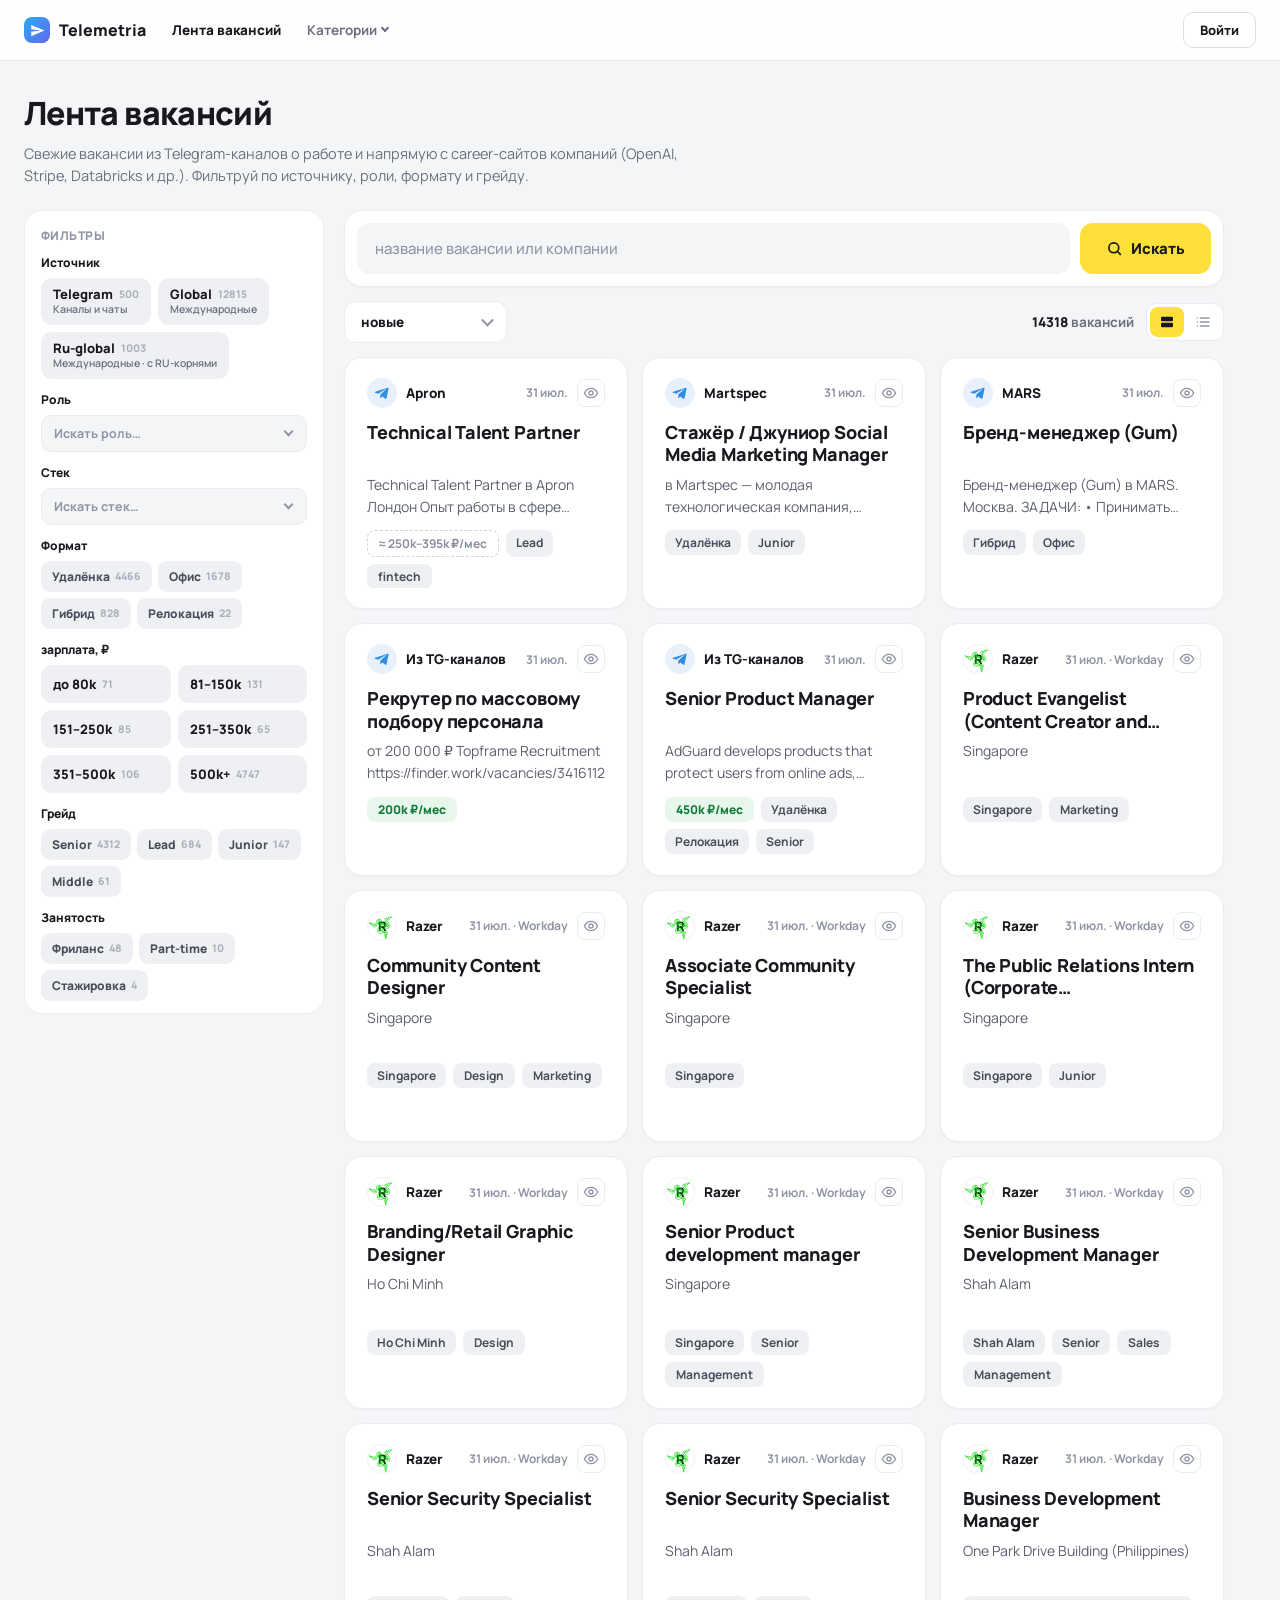
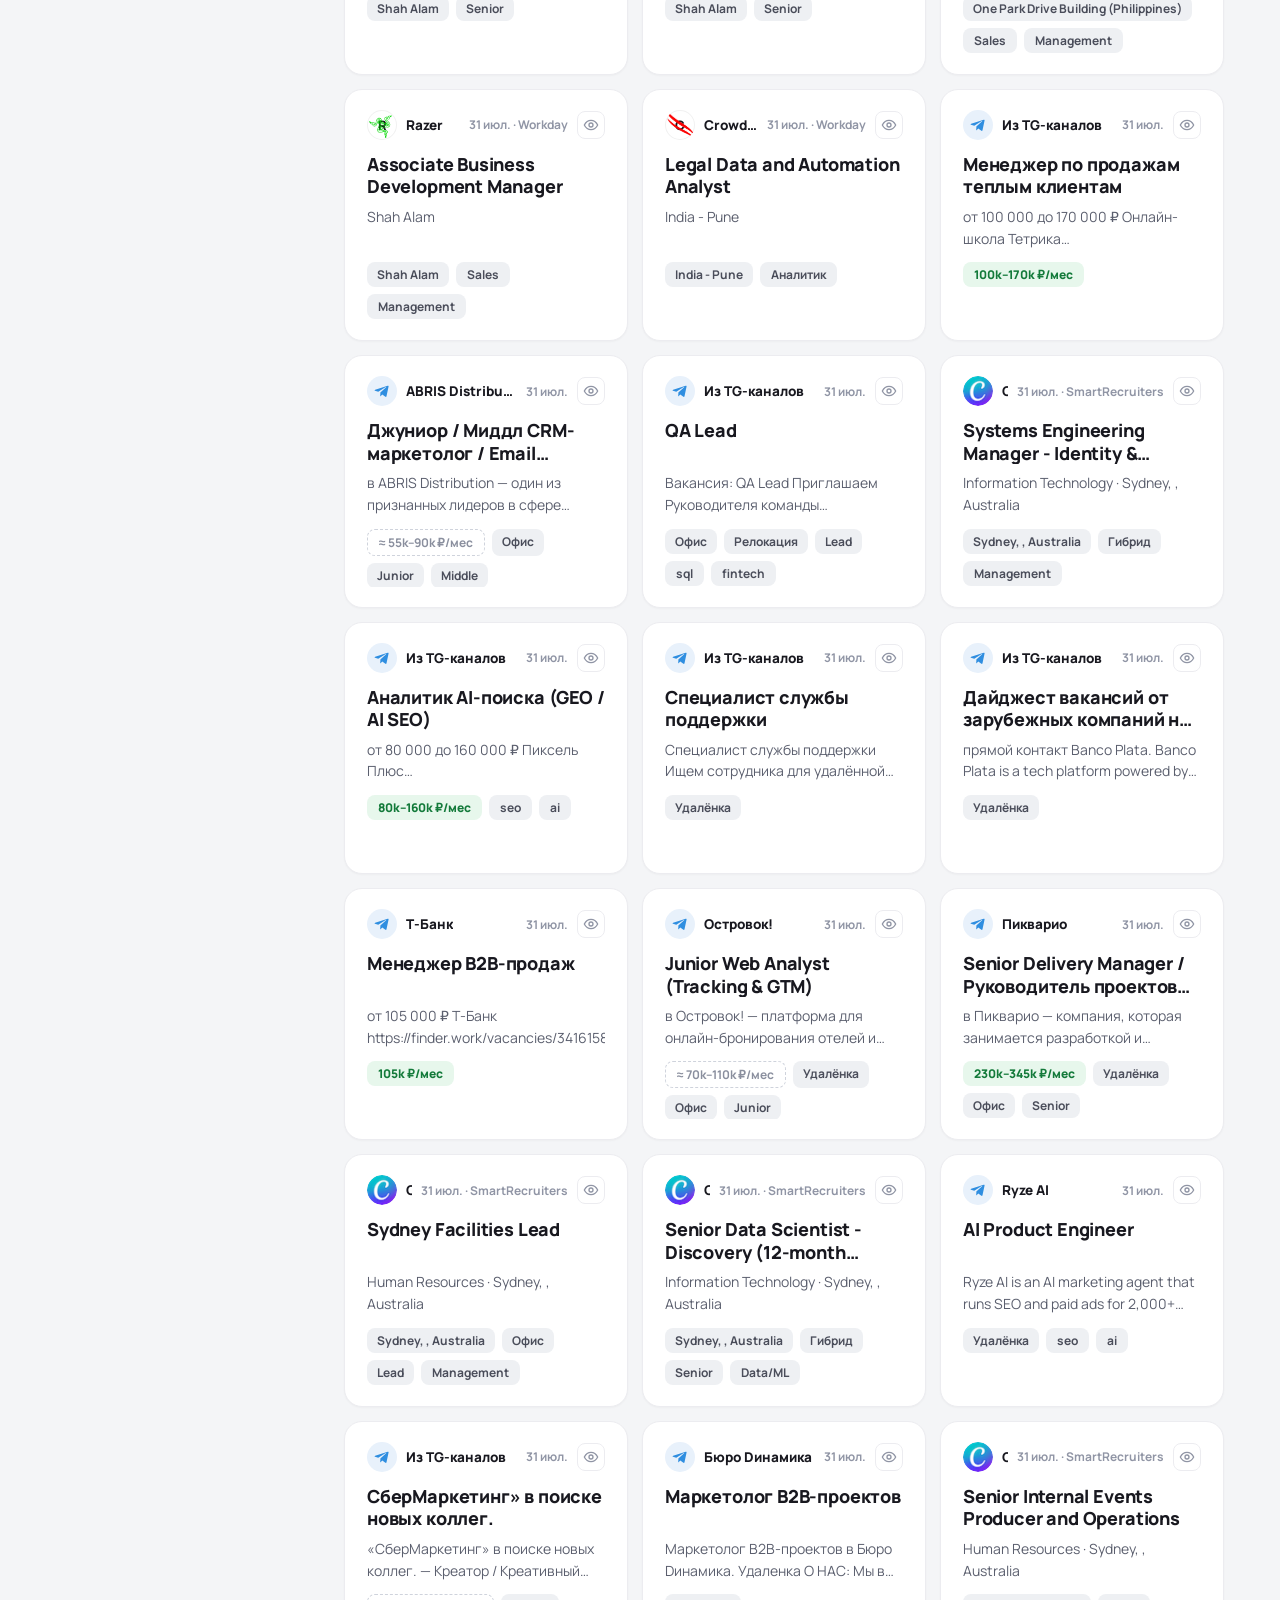
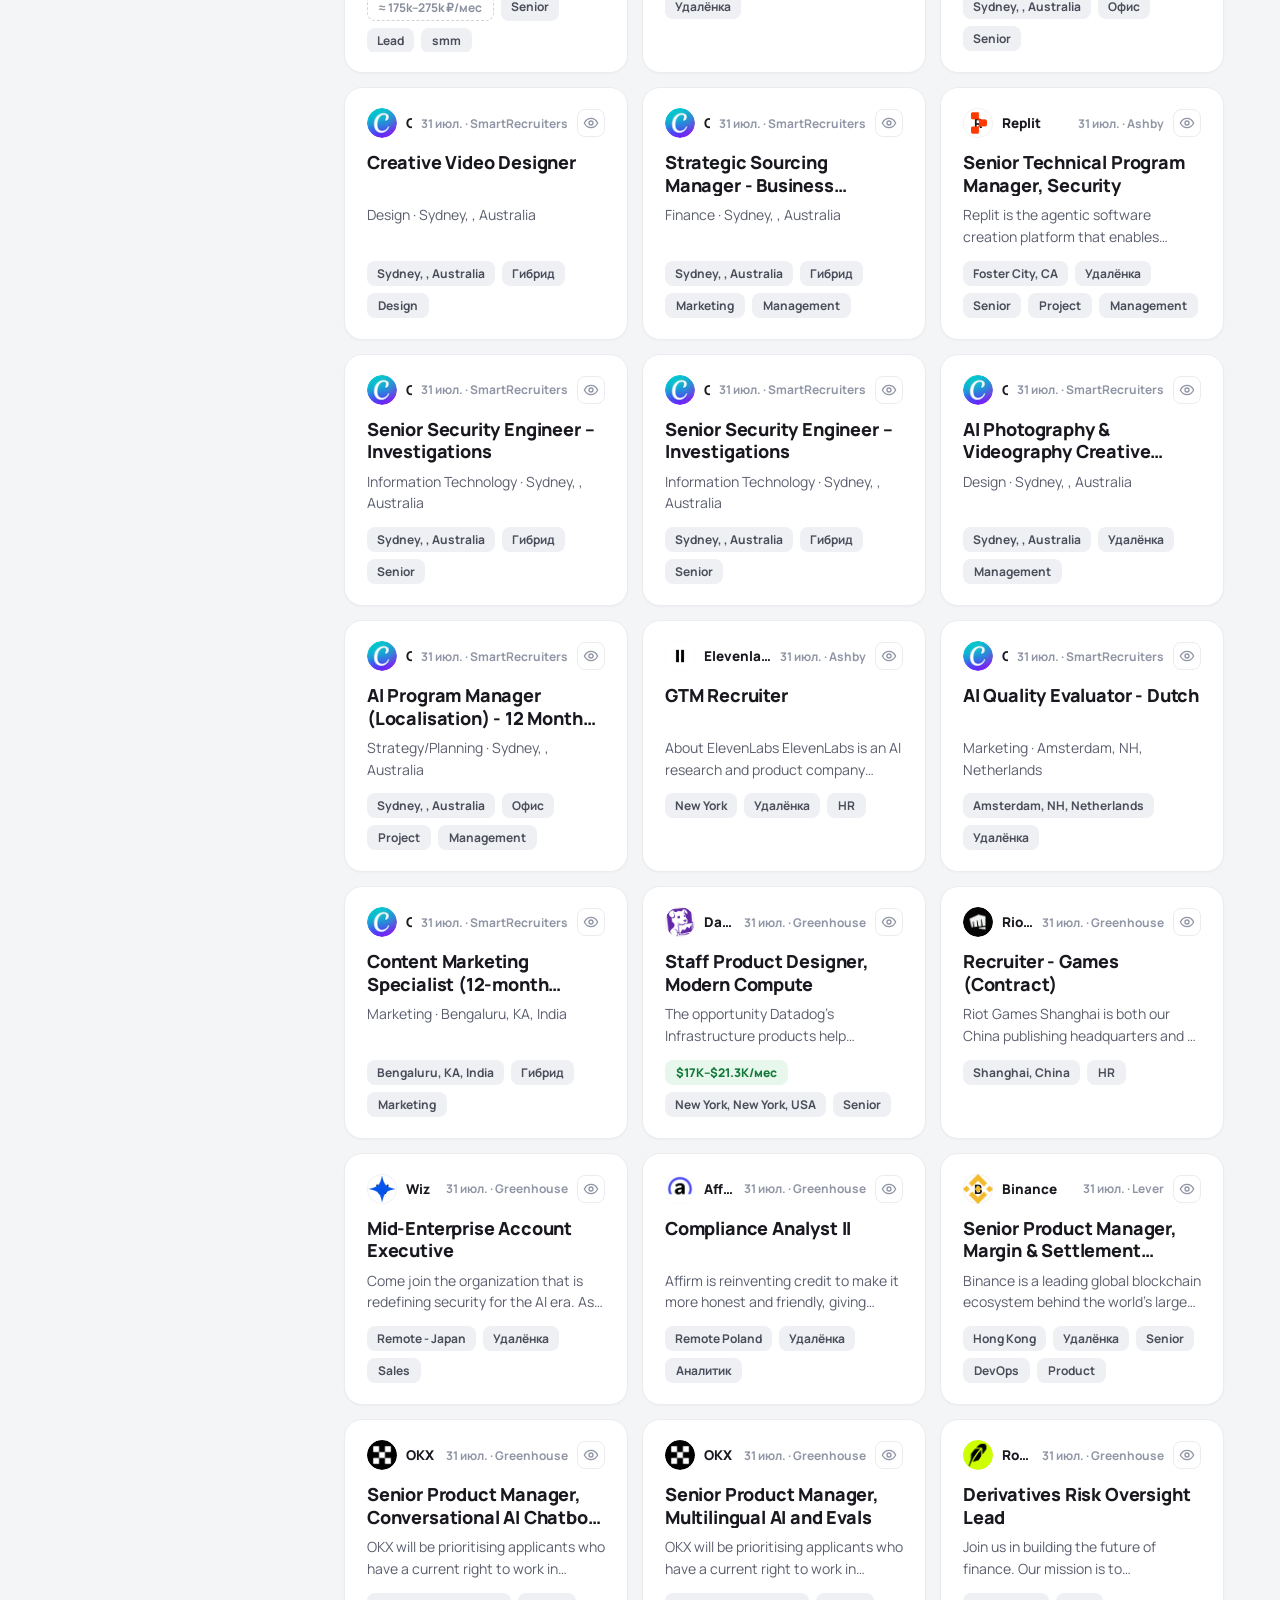
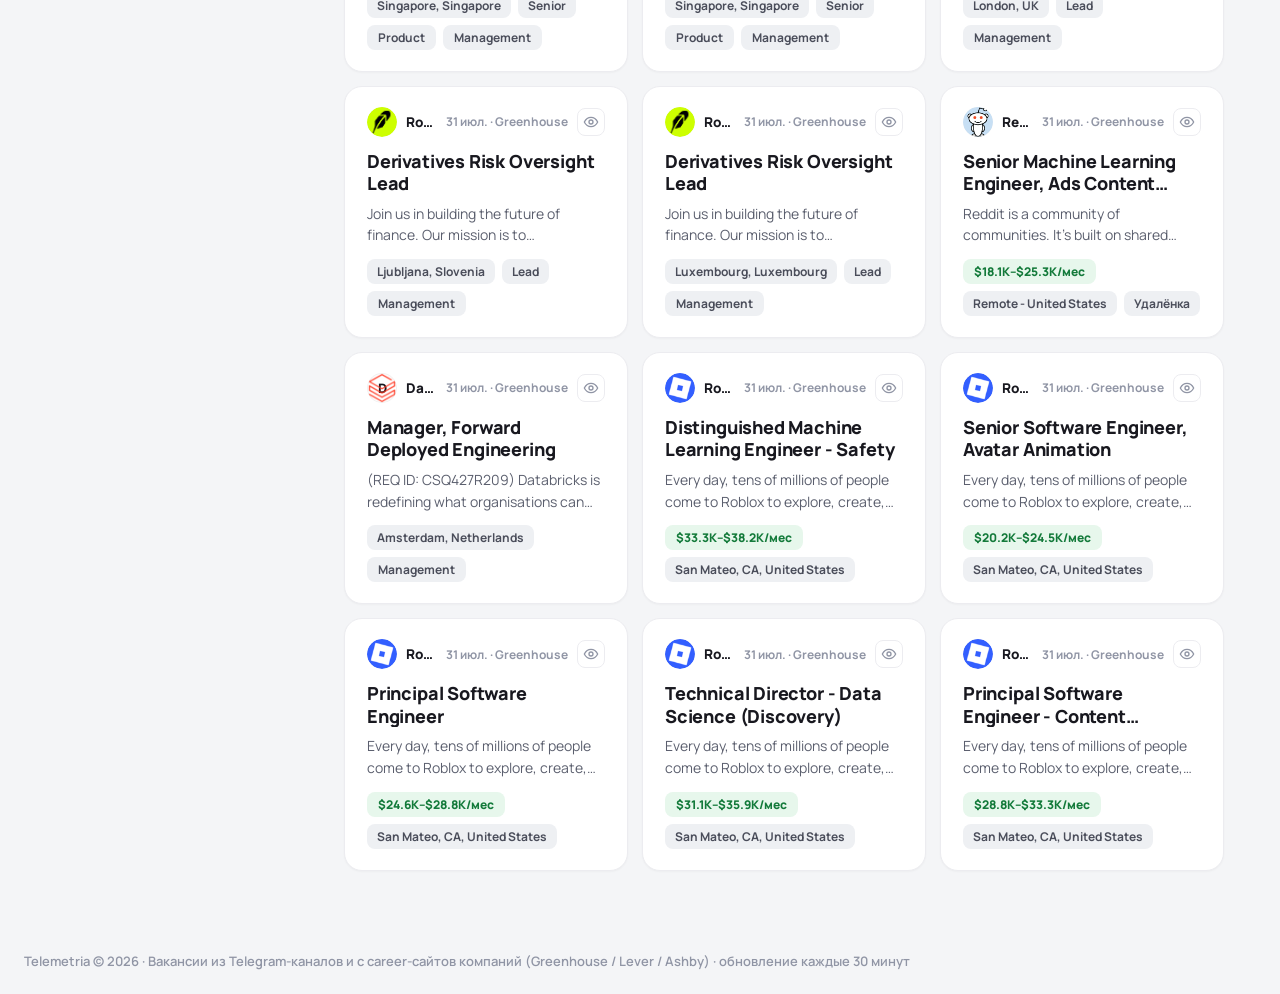
==== commit 5b96c085: "fix(mega): каждая категория — отдельный столбец со своим заголовком Секции «Разработка» и «People & " ====
--- a/index.html
+++ b/index.html
@@ -55,13 +55,13 @@
 .mega-close{display:inline-flex;align-items:center;justify-content:center;width:32px;height:32px;border:none;
   border-radius:9px;background:var(--pill);color:var(--pill-ink);font-size:19px;line-height:1;cursor:pointer;transition:.13s}
 .mega-close:hover{background:#e4e7ec;color:var(--ink)}
-.mega-grid{display:grid;grid-template-columns:repeat(3,1fr);gap:24px 30px}
-.mcol.wide{grid-column:span 2}
+/* Каждая категория — отдельный столбец со своим заголовком (без «широких» секций
+   в две колонки под одним заголовком — из-за них правая половина выглядела как
+   столбец без заголовка). align-items:start — столбцы выравнены по верху. */
+.mega-grid{display:grid;grid-template-columns:repeat(3,1fr);gap:26px 30px;align-items:start}
 .mtitle{font-size:16px;font-weight:800;letter-spacing:-.01em;margin-bottom:12px}
-.mitems{columns:1;column-gap:30px}
-.mcol.wide .mitems{columns:2}
 .mitem{display:block;width:fit-content;margin-bottom:11px;font-size:14px;font-weight:600;color:#3a3d4a;
-  cursor:pointer;transition:.12s;break-inside:avoid}
+  cursor:pointer;transition:.12s}
 .mitem:hover{color:#6366f1}
 .mdiv{height:1px;background:var(--line);margin:22px 0}
 .mega-bottom{display:grid;grid-template-columns:repeat(3,1fr);gap:24px 30px}
@@ -69,8 +69,6 @@
 .megaback.open{display:block}
 @media(max-width:860px){
   .mega-grid,.mega-bottom{grid-template-columns:repeat(2,1fr)}
-  .mcol.wide{grid-column:span 2}
-  .mcol.wide .mitems{columns:1}
 }
 
 /* Hero */
@@ -1206,10 +1204,13 @@
 // самому названию (честно покажет «ничего не найдено», если таких вакансий нет).
 const cat=(label,f,q)=>({label,f,q});
 const MEGA_TOP=[
-  {t:"Разработка",wide:true,i:[
+  {t:"Разработка",i:[
     cat("Бэкенд","Backend"),cat("Фронтенд","Frontend"),cat("Фулстек","Fullstack"),
     cat("Веб-разработка"),cat("ERP/CRM разработка"),cat("Мобильная разработка","Mobile"),
-    cat("Embedded и IoT"),cat("AI Engineering","Data/ML"),cat("QA","QA"),cat("DevOps","DevOps"),
+    cat("Embedded и IoT"),
+  ]},
+  {t:"Инженерия и DevOps",i:[
+    cat("AI Engineering","Data/ML"),cat("QA","QA"),cat("DevOps","DevOps"),
     cat("Системная инженерия"),cat("Архитектура"),cat("Кибербезопасность"),
   ]},
   {t:"Game Dev",i:[
@@ -1226,9 +1227,12 @@
     cat("Продуктовые менеджеры","Product"),cat("Проект-менеджеры","Project"),cat("Программ-менеджеры","Project"),
     cat("Delivery-менеджеры","Management"),cat("Engineering менеджеры","Management"),cat("Топ-менеджмент","Management"),
   ]},
-  {t:"People & Business",wide:true,i:[
-    cat("HR рекрутинг","HR"),cat("HR операции","HR"),cat("HRBP/HRD","HR"),cat("Продажи","Sales"),
-    cat("Поддержка","Support"),cat("Финансы"),cat("Маркетинг","Marketing"),cat("PR и коммуникации","Marketing"),cat("Образование"),
+  {t:"HR",i:[
+    cat("HR рекрутинг","HR"),cat("HR операции","HR"),cat("HRBP/HRD","HR"),
+  ]},
+  {t:"Бизнес",i:[
+    cat("Продажи","Sales"),cat("Поддержка","Support"),cat("Финансы"),
+    cat("Маркетинг","Marketing"),cat("PR и коммуникации","Marketing"),cat("Образование"),
   ]},
 ];
 const MEGA_BOTTOM=[
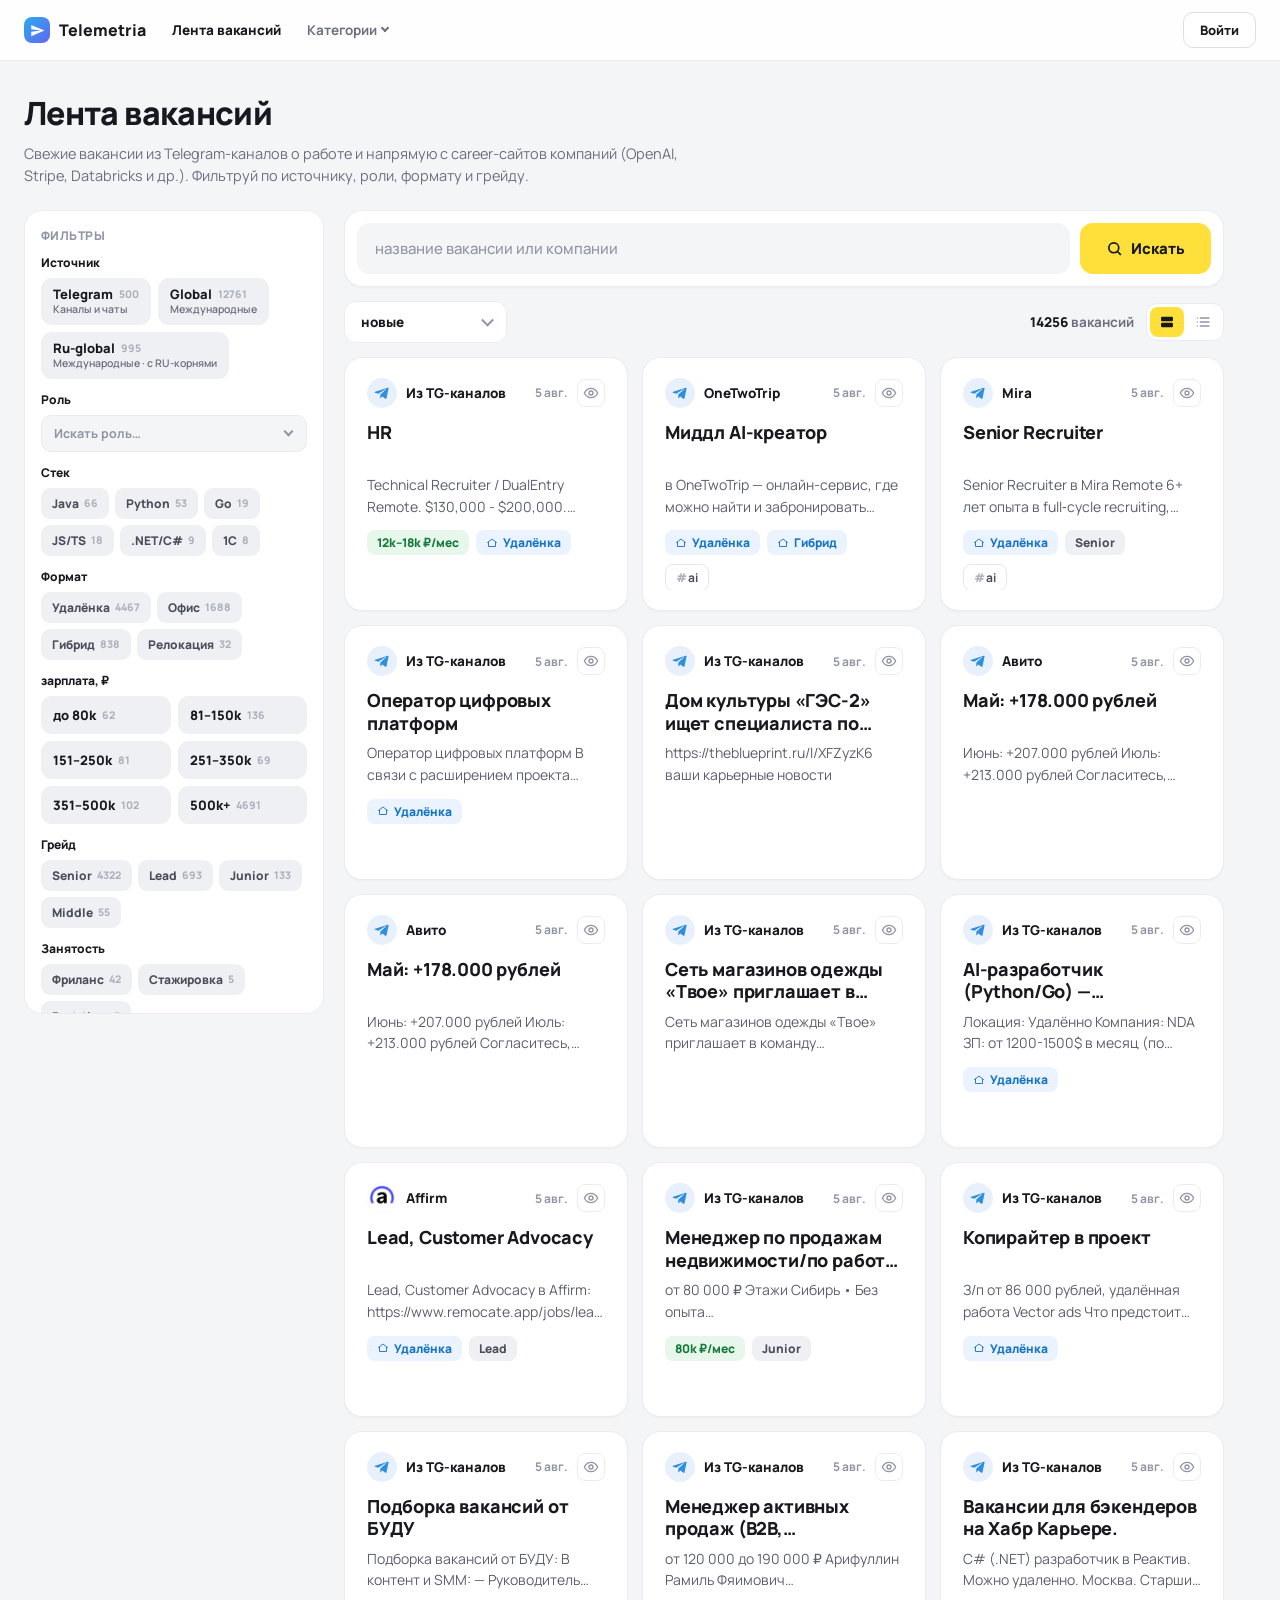
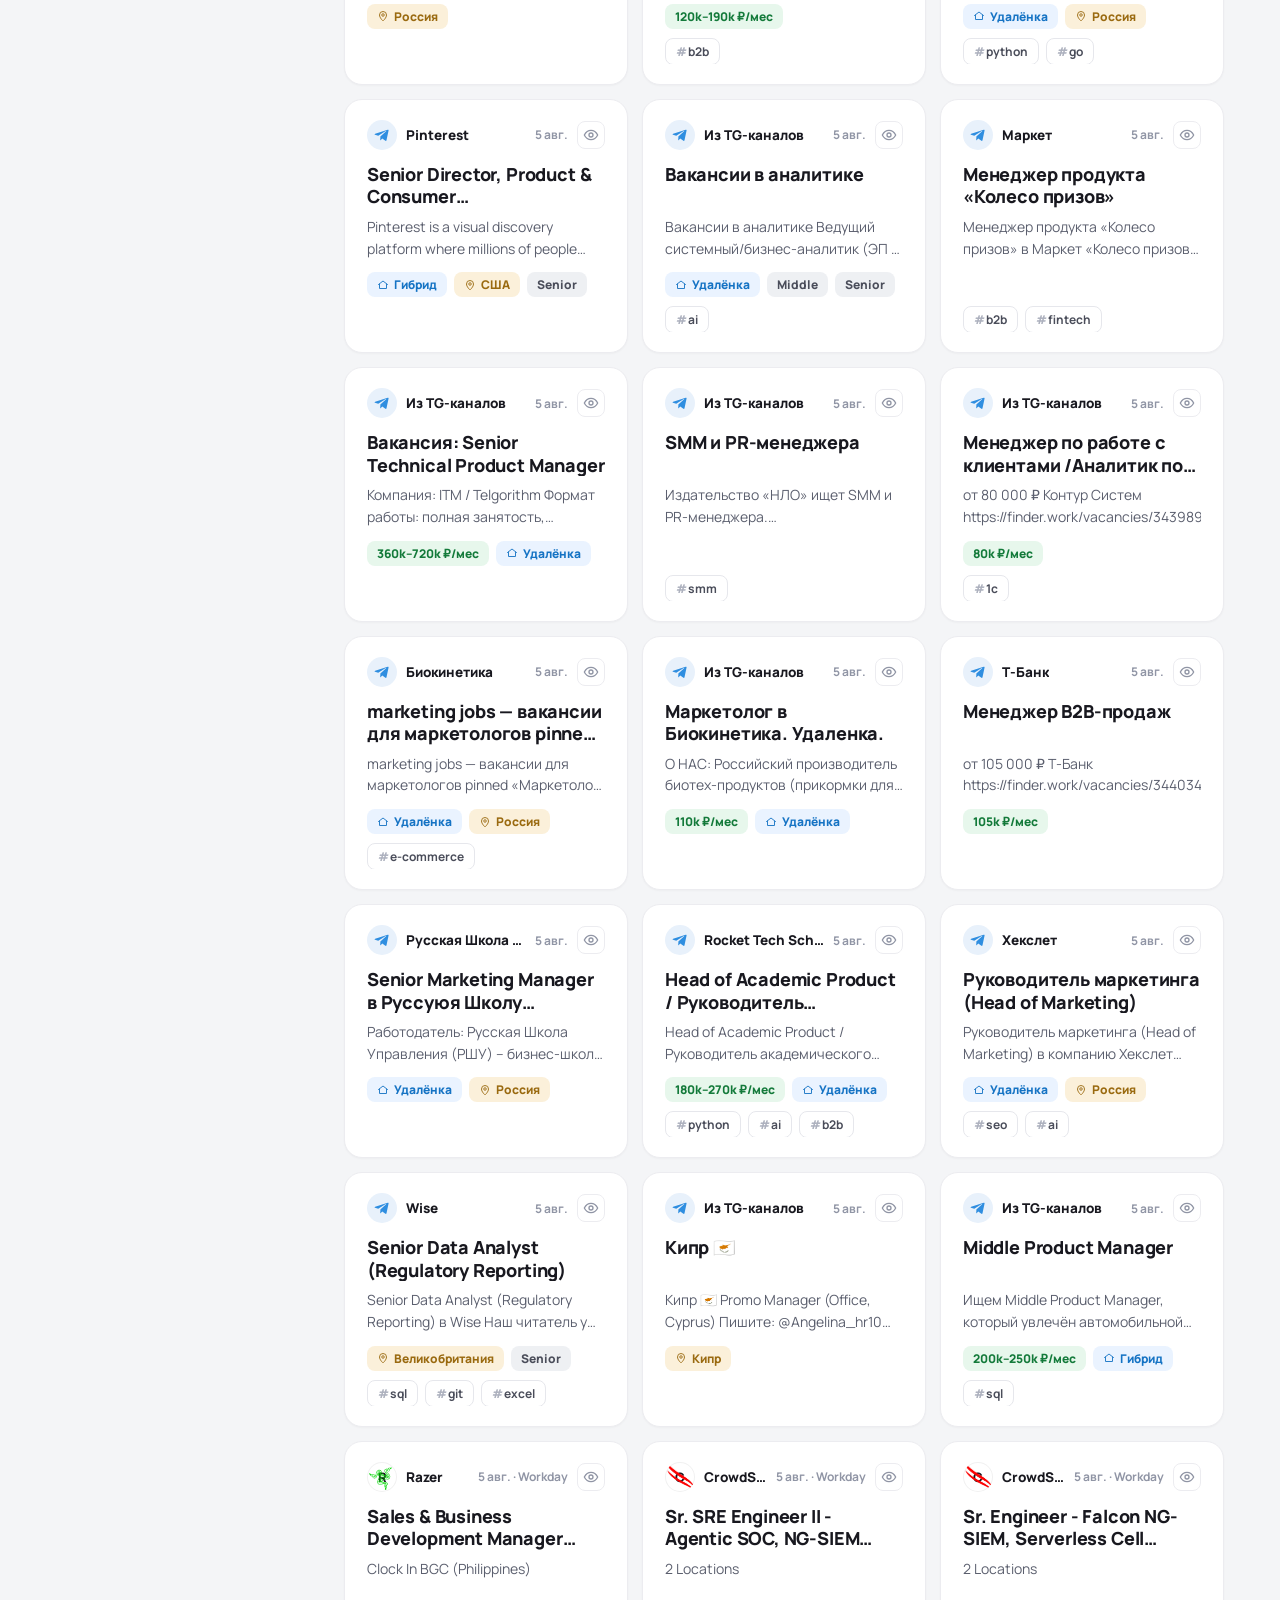
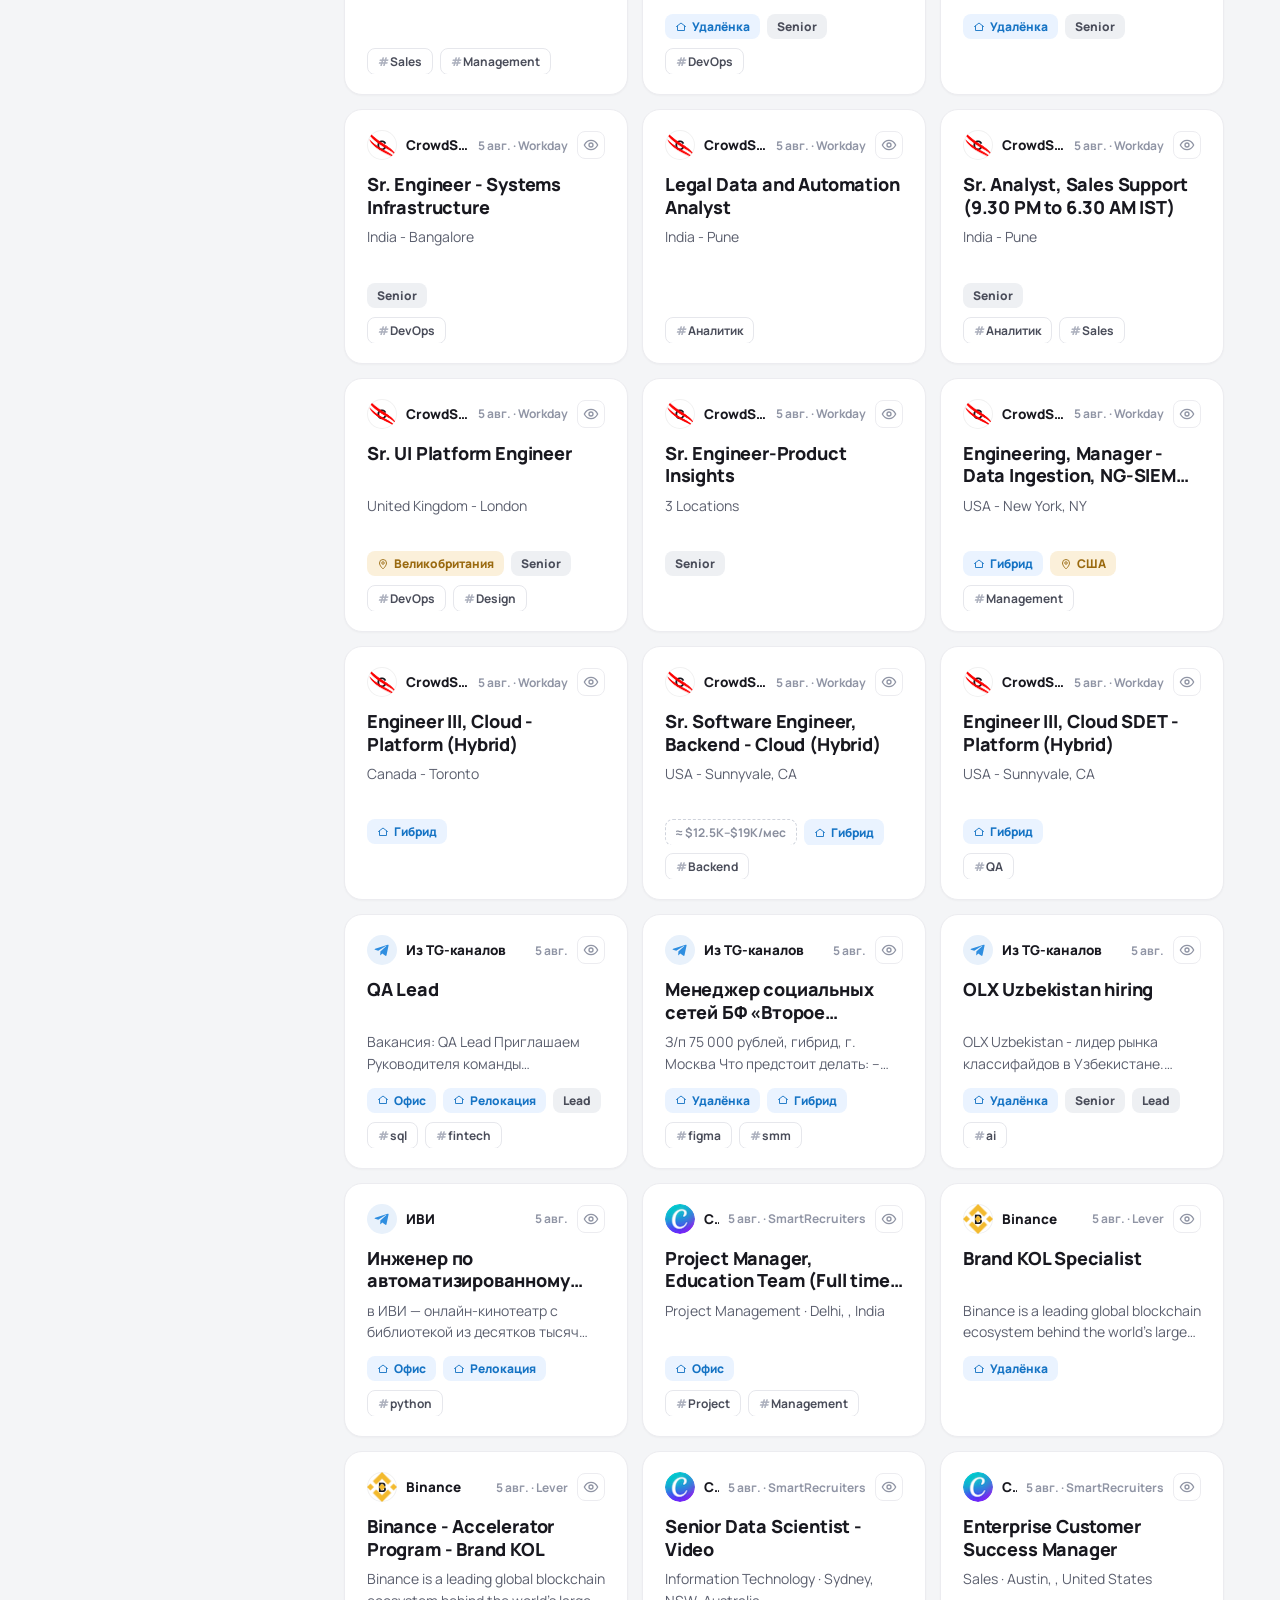
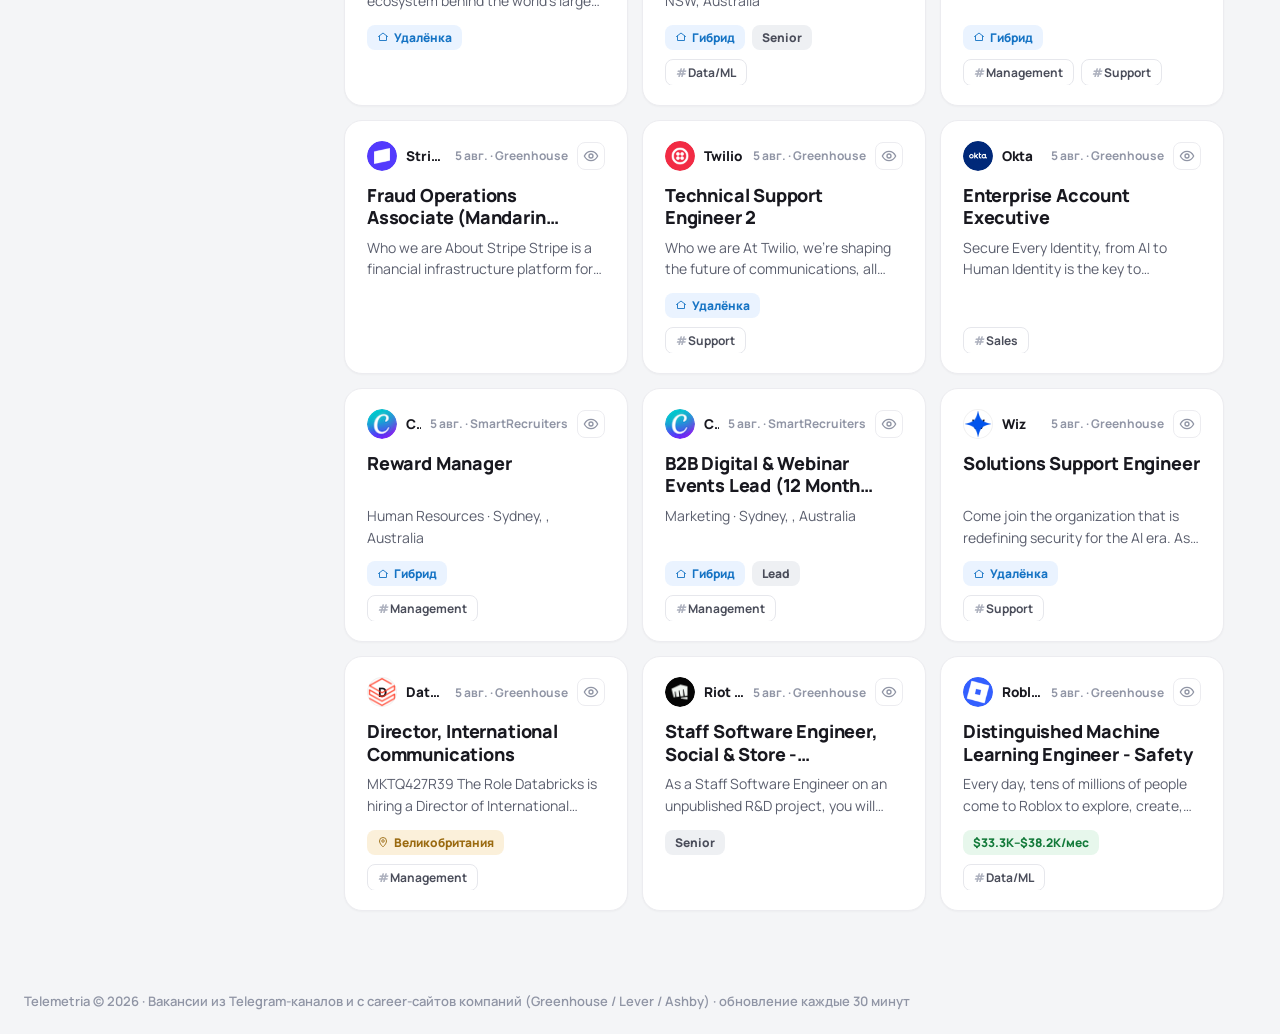
==== commit fcaa81fe: "feat(feed): условия и теги навыков раздельно на главной ленте Порт правок с ветки feat/feed-hygiene " ====
--- a/index.html
+++ b/index.html
@@ -193,7 +193,8 @@
    (даже пустая), чтобы ВСЕ карточки в сетке были одной высоты: заголовок и
    описание уже зажаты в 2 строки, поэтому фикс тегов делает блоки единого размера.
    align-content:flex-start — одна строка пилюль прижата к верху зоны. */
-.feed:not(.rows) .tags{height:58px;margin-top:13px;overflow:hidden;align-content:flex-start}
+.feed:not(.rows) .conds{height:26px;margin-top:13px;overflow:hidden;align-content:flex-start}
+.feed:not(.rows) .skills{height:26px;margin-top:8px;overflow:hidden;align-content:flex-start}
 .post:hover{border-color:#dfe2e8;box-shadow:0 8px 24px rgba(24,24,31,.07)}
 /* Шапка карточки — всегда одна строка фиксированной высоты, чтобы заголовки
    всех карточек стартовали на одном уровне (пилюли формата/грейда ушли в нижнюю
@@ -220,6 +221,22 @@
 /* Зарплата: реальная вилка — акцентная (зелёная), оценка — приглушённая с «≈». */
 .tag.sal{background:#e7f7ec;color:#137a3a;font-weight:800}
 .tag.sal.est{background:transparent;border:1px dashed #cfd3dc;color:#8a8f9e;font-weight:700}
+/* Две зоны меток на карточке: «условия» (цветные пилюли — зарплата/формат/страна/
+   грейд) и «навыки» (нейтральные хэштеги). Разведены цветом и строкой, чтобы глаз
+   не смешивал «сколько и где» с «про что». */
+.conds{display:flex;gap:7px;flex-wrap:wrap;margin-top:13px}
+.skills{display:flex;gap:7px;flex-wrap:wrap;margin-top:8px}
+.cond{display:inline-flex;align-items:center;gap:5px;font-size:12px;font-weight:800;
+  padding:4px 10px;border-radius:8px;white-space:nowrap;background:var(--pill);color:var(--pill-ink)}
+.cond svg{width:12px;height:12px;opacity:.9;flex:0 0 auto}
+.cond.sal{background:#e7f7ec;color:#137a3a}
+.cond.sal.est{background:transparent;border:1px dashed #cfd3dc;color:#8a8f9e;font-weight:700}
+.cond.fmt{background:#eaf3ff;color:#1573c4}
+.cond.geo{background:#fbf0da;color:#9a6a10}
+.htag{display:inline-flex;align-items:center;font-size:12px;font-weight:700;padding:4px 10px;
+  border-radius:8px;color:var(--pill-ink);background:transparent;border:1px solid #e6e7ec}
+.htag .h{color:#adb1be;font-weight:800;margin-right:1px}
+.htag.tmore{border:none;color:#9095a5;padding-left:2px}
 
 /* Кнопка-«глаз» в правом верхнем углу карточки (как значок просмотров в Telegram):
    по клику показывает полное описание вакансии в плавающей панели ПОВЕРХ соседних
@@ -283,7 +300,7 @@
 .feed.rows .post{border:none;border-radius:0;border-bottom:1px solid var(--line);box-shadow:none;padding:12px 18px}
 .feed.rows .post:last-child{border-bottom:none}
 .feed.rows .post:hover{box-shadow:none;background:#fafbfc}
-.feed.rows .pexc,.feed.rows .tags{display:none}
+.feed.rows .pexc,.feed.rows .conds,.feed.rows .skills{display:none}
 .feed.rows .ptitle{margin-top:4px;font-size:15.5px}
 .feed.rows .mpill{font-size:11.5px;padding:3px 8px}
 
@@ -454,6 +471,9 @@
 // Только иконка (как значок просмотров в Telegram), в правом верхнем углу карточки.
 const EYE = '<button class="eye" type="button" aria-expanded="false" aria-label="Предпросмотр">'
   + '<svg viewBox="0 0 24 24" fill="none" stroke="currentColor" stroke-width="2" stroke-linecap="round" stroke-linejoin="round"><path d="M2 12s3.5-7 10-7 10 7 10 7-3.5 7-10 7-10-7-10-7z"/><circle cx="12" cy="12" r="3"/></svg></button>';
+// Иконки для пилюль-условий: домик — формат работы, булавка — страна.
+const ICON_HOME = '<svg viewBox="0 0 24 24" fill="none" stroke="currentColor" stroke-width="2" stroke-linecap="round" stroke-linejoin="round" aria-hidden="true"><path d="M3 11 12 4l9 7"/><path d="M5 10v9h14v-9"/></svg>';
+const ICON_PIN = '<svg viewBox="0 0 24 24" fill="none" stroke="currentColor" stroke-width="2" stroke-linejoin="round" aria-hidden="true"><path d="M12 22s7-6.5 7-12a7 7 0 1 0-14 0c0 5.5 7 12 7 12z"/><circle cx="12" cy="10" r="2.5"/></svg>';
 
 // Промо-подписи каналов («При отклике укажите, что нашли вакансию на …»,
 // «Подписывайтесь…», «Канал не участвует в найме…» и т.п.) — это не часть
@@ -787,20 +807,25 @@
   });
 }
 
-// Мета-пилюли (серые) и скилл-чипы — раскладка как у карточки job-борда:
-// сверху рядом с источником формат/локация/грейд, под заголовком — роль/стек.
-function metaPills(arr){ return arr.filter(Boolean).map(m=>`<span class="mpill">${esc(m)}</span>`).join(""); }
-// Чипы навыков: 5 штук + счётчик остатка, как в референсном макете.
+// Навыки в нижней зоне карточки — нейтральные хэштеги (роль/стек «про что»), 5 штук
+// + счётчик остатка. Отделены от условий и цветом (серые), и строкой.
 function skillChips(skills){
   const shown=skills.slice(0,5), extra=skills.length-shown.length;
-  return shown.map(t=>`<span class="tag">${esc(t)}</span>`).join("")
-    + (extra>0?`<span class="tag tmore">+${extra} skills</span>`:"");
-}
-// Пилюля зарплаты в зоне тегов: реальная вилка выделена, оценка — приглушённо с «≈».
+  return shown.map(t=>`<span class="htag"><span class="h">#</span>${esc(t)}</span>`).join("")
+    + (extra>0?`<span class="htag tmore">+${extra} skills</span>`:"");
+}
+// Пилюля зарплаты в зоне условий: реальная вилка выделена (зелёная), оценка —
+// приглушённая пунктирная с «≈».
 function salPill(p){
   const s=salaryInfo(p); if(!s) return "";
-  return `<span class="tag sal${s.est?" est":""}">${esc(s.text)}</span>`;
-}
+  return `<span class="cond sal${s.est?" est":""}">${esc(s.text)}</span>`;
+}
+// Прочие пилюли-условия (цветные, «сколько и где»): формат работы — синяя с
+// домиком, страна — янтарная с булавкой (страну распознаём из текста поста,
+// detectCountry в tgparse.js), грейд — нейтральная.
+function fmtCond(f){ return f?`<span class="cond fmt">${ICON_HOME}${esc(f)}</span>`:""; }
+function geoCond(country){ return country?`<span class="cond geo">${ICON_PIN}${esc(country)}</span>`:""; }
+function gradeConds(grade){ return (grade||[]).map(g=>`<span class="cond">${esc(g)}</span>`).join(""); }
 
 // Разбор TG-поста (должность/компания) — в tgparse.js, чтобы покрыть тестами.
 // Запасной заголовок, когда эвристика не выделила должность (дайджесты, нестандартные
@@ -841,9 +866,10 @@
   const grade=(j.tags||[]).filter(t=>GRADE.has(t));
   const skills=(j.tags||[]).filter(t=>!GRADE.has(t)&&!FMT.has(t));
   const ats=ATS_NAME[j.ats]||j.ats||"";
-  // Пилюли формата/грейда/локации теперь в нижней зоне тегов (единая зона — не
-  // «скачут» и не двигают заголовок). Верхняя строка — только компания и время.
-  const tags=salPill(j)+metaPills([j.location, j.work_format, ...grade])+skillChips(skills);
+  // Две зоны меток: условия (зарплата/формат/страна/грейд — цветные) и навыки
+  // (хэштеги). Обе фиксированной высоты, поэтому карточки одной высоты и заголовок
+  // не «скачет». Страну для карточки компании берём из поля локации.
+  const conds=salPill(j)+fmtCond(j.work_format)+geoCond(detectCountry(j.location))+gradeConds(grade);
   // Описание есть у всех карточек: короткое из ATS, иначе — отдел/локация.
   const excerpt=j.excerpt || [j.department, j.location].filter(Boolean).join(" · ") || "Открытая вакансия — подробности на career-сайте.";
   return `<div class="post" data-kind="co" data-id="${j._id}" data-link="${esc(j.apply_url)}">
@@ -853,7 +879,8 @@
     </div>
     <div class="ptitle">${esc(j.title)}</div>
     <div class="pexc">${esc(excerpt)}</div>
-    <div class="tags">${tags}</div>
+    <div class="conds">${conds}</div>
+    <div class="skills">${skillChips(skills)}</div>
   </div>`;
 }
 
@@ -872,7 +899,10 @@
   // company передаём вторым аргументом (Задача 6): совпадение навыка внутри
   // имени компании/продукта («Яндекс Go», «AI-продукт Джени») не должно
   // давать чип — extractSkills маскирует company перед поиском.
-  const tags=salPill(p)+metaPills([...fmt, ...grade])+(isDigest?"":skillChips(extractSkills(p.text, company)));
+  // Условия: зарплата + формат(ы) + страна (распознаём из текста поста) + грейд.
+  // Навыки — отдельной строкой хэштегами (для дайджеста не рендерим: скиллы из
+  // разных вакансий смешались бы). Роли остаются тегами для фильтров слева.
+  const conds=salPill(p)+fmt.map(fmtCond).join("")+geoCond(detectCountry(p.text))+gradeConds(grade);
   const exc=tgExcerpt(p.text, title) || "Подробности — на странице вакансии.";
   return `<div class="post" data-kind="tg" data-id="${p._id}" data-link="${esc(p.link)}">
     <div class="ptop">${avatarTg(company)}
@@ -881,7 +911,8 @@
     </div>
     <div class="ptitle">${esc(title)}</div>
     <div class="pexc">${esc(exc)}</div>
-    <div class="tags">${tags}</div>
+    <div class="conds">${conds}</div>
+    <div class="skills">${isDigest?"":skillChips(extractSkills(p.text, company))}</div>
   </div>`;
 }
 
@@ -1020,7 +1051,7 @@
       ava:avatarCo(p), company:p.company,
       source:`Career-сайт компании${ats?` · ${esc(ats)}`:""}`,
       title:p.title, desc:p.excerpt||"Полное описание — на странице вакансии.",
-      meta:metaPills([p.location,p.work_format,...grade]), skills, apply:p.apply_url,
+      meta:fmtCond(p.work_format)+geoCond(detectCountry(p.location))+gradeConds(grade), skills, apply:p.apply_url,
     };
   }
   const {title:jt, company:co}=parseTgJob(p.text,p.tags);
@@ -1031,7 +1062,7 @@
     source:`Telegram-канал${ch?` · ${ch}`:""}`,
     title:jt||firstLine(p.text)||(isDigest?"Подборка вакансий":"Вакансия"),
     desc:stripPromo(p.text)||"—",
-    meta:metaPills([...fmt,...grade]), skills, apply:p.link,
+    meta:fmt.map(fmtCond).join("")+geoCond(detectCountry(p.text))+gradeConds(grade), skills, apply:p.link,
   };
 }
 function detailHtml(p){
@@ -1049,7 +1080,7 @@
       ${(()=>{const s=salaryInfo(p);if(!s)return"";const note=s.intl?"оценка оклада, рынок США (грейд + роль + тир компании) — не из вакансии":"оценка по рынку (грейд + роль), а не из вакансии";return `<div class="dsec">Зарплата</div><div class="dsal${s.est?" est":""}">${esc(s.text)}${s.est?`<span class="dsal-note">${note}</span>`:""}</div>`;})()}
       <div class="dsec">Описание</div>
       <div class="ddesc">${esc(m.desc)}</div>
-      ${m.skills.length?`<div class="dsec">Метки</div><div class="dtags">${m.skills.map(t=>`<span class="tag">${esc(t)}</span>`).join("")}</div>`:""}
+      ${m.skills.length?`<div class="dsec">Метки</div><div class="dtags">${m.skills.map(t=>`<span class="htag"><span class="h">#</span>${esc(t)}</span>`).join("")}</div>`:""}
       <a class="dapply" href="${esc(m.apply)}" target="_blank" rel="noopener">Откликнуться ${LINKOUT}</a>
     </article>
   </div>`;
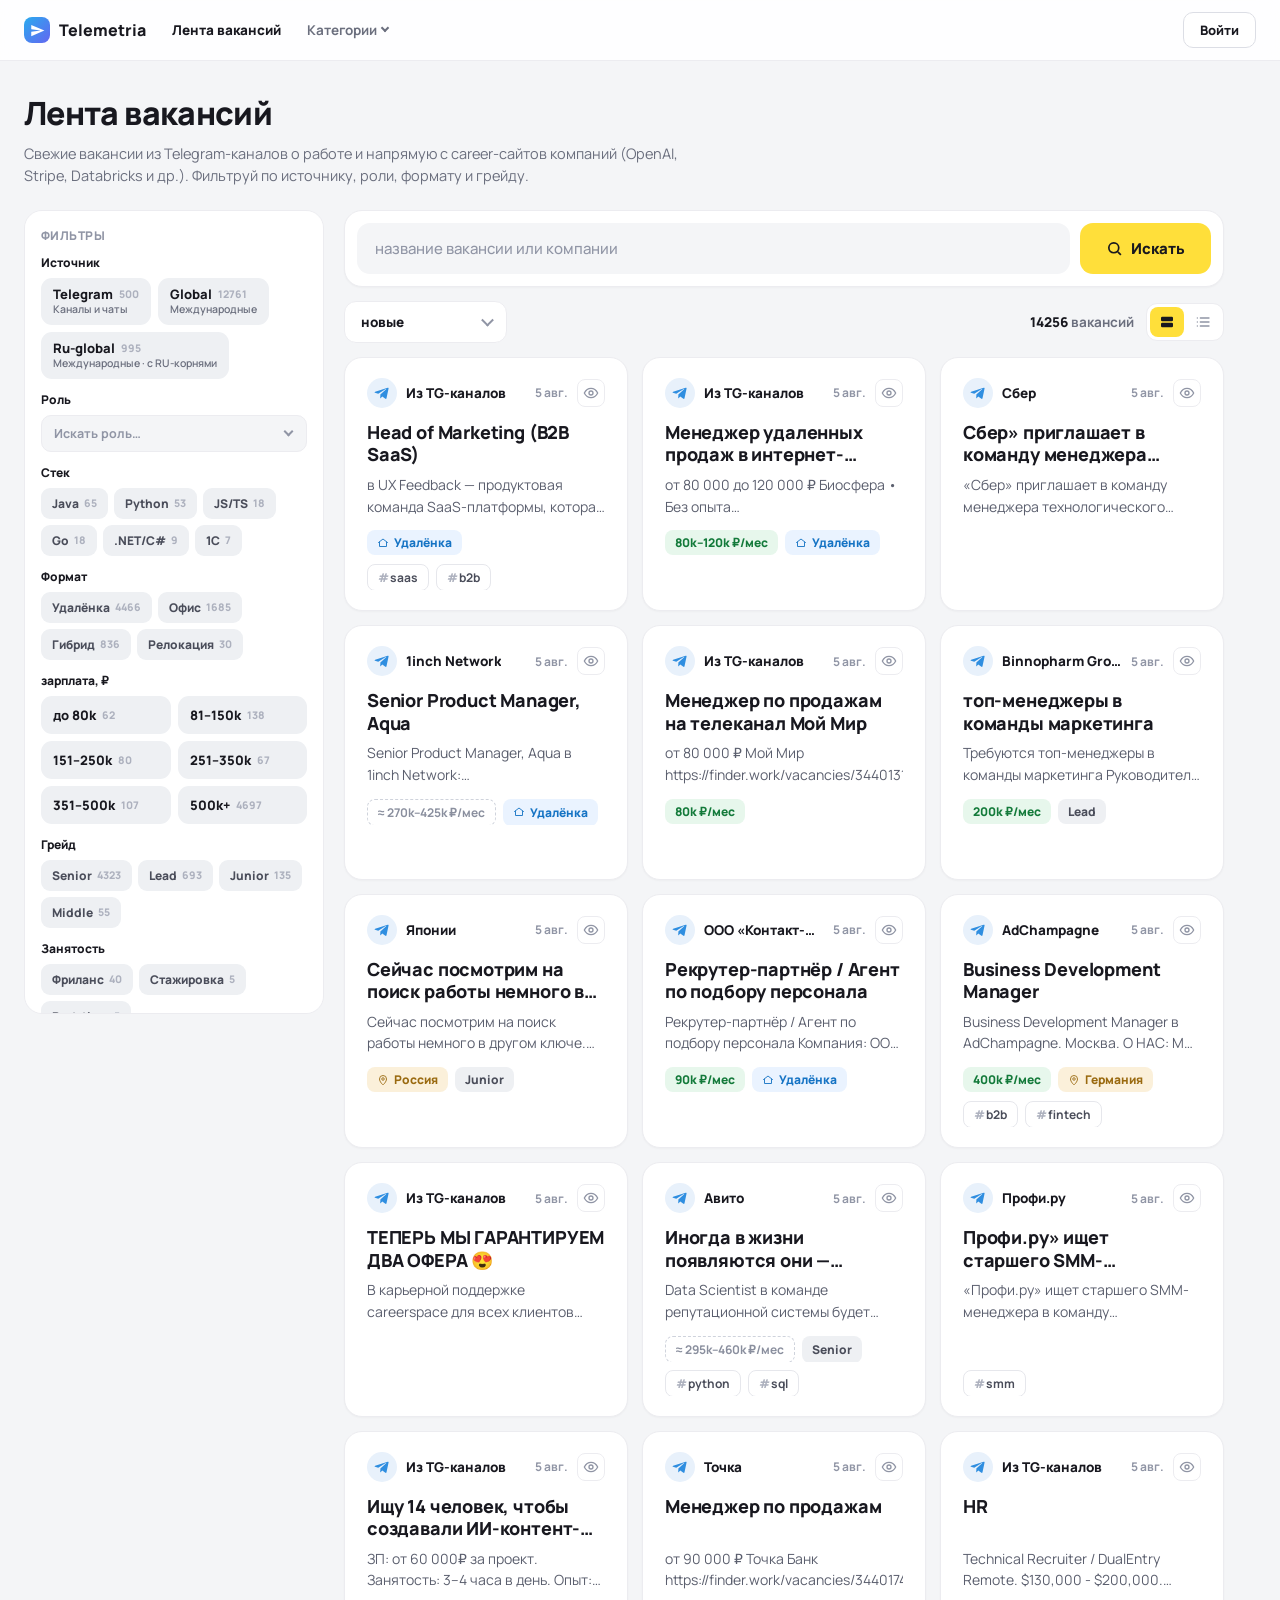
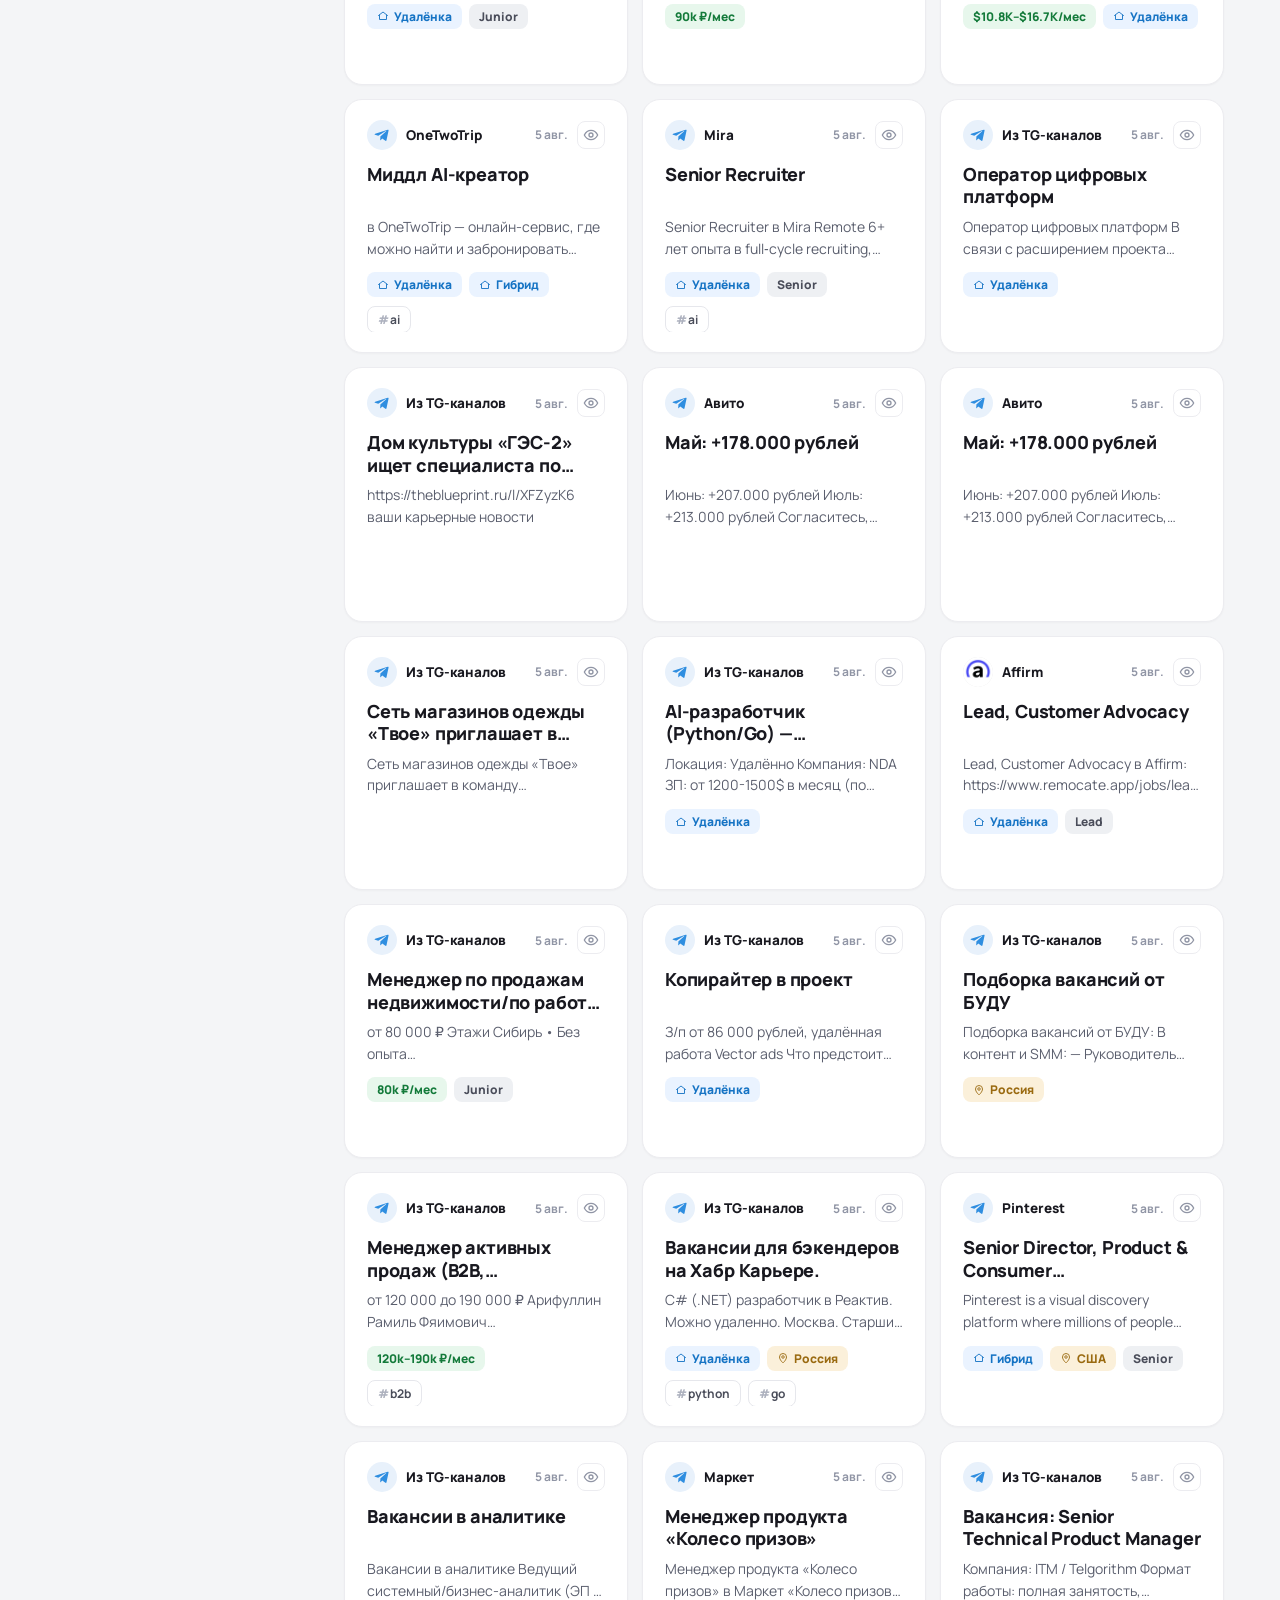
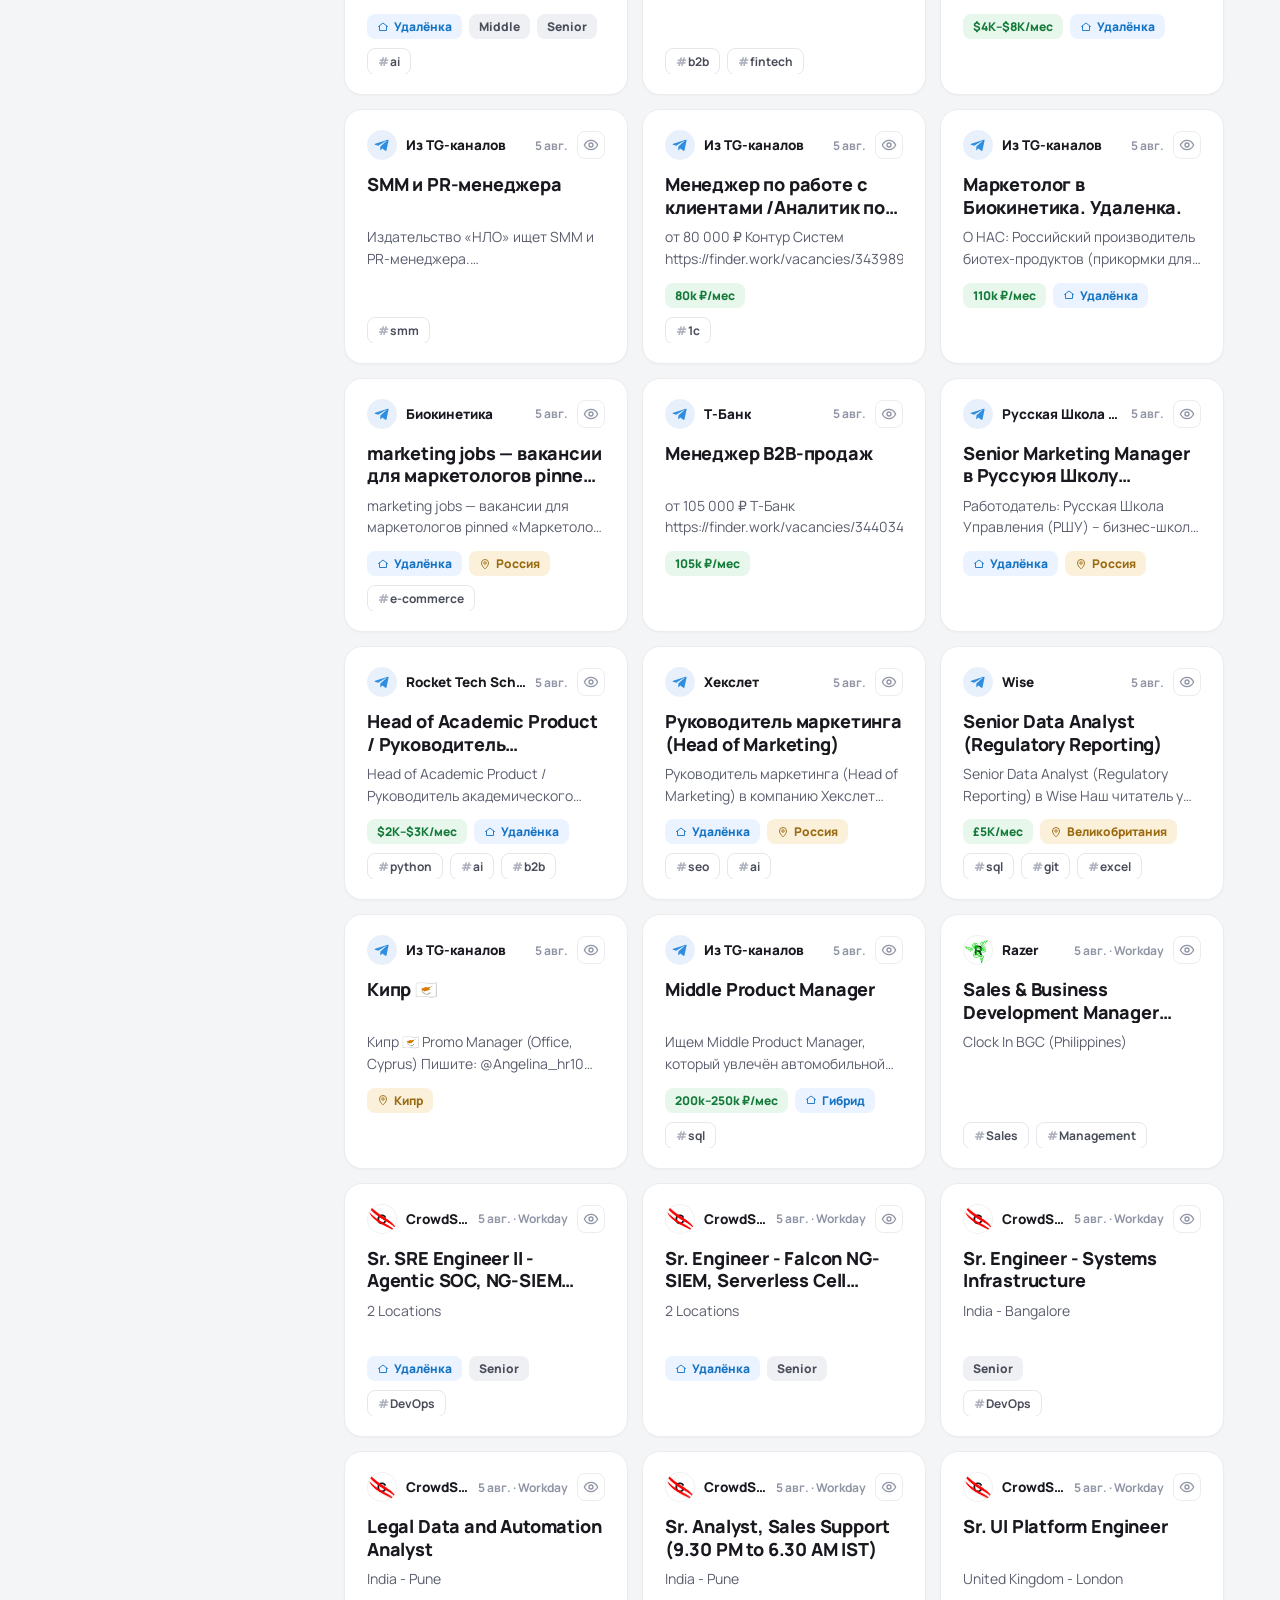
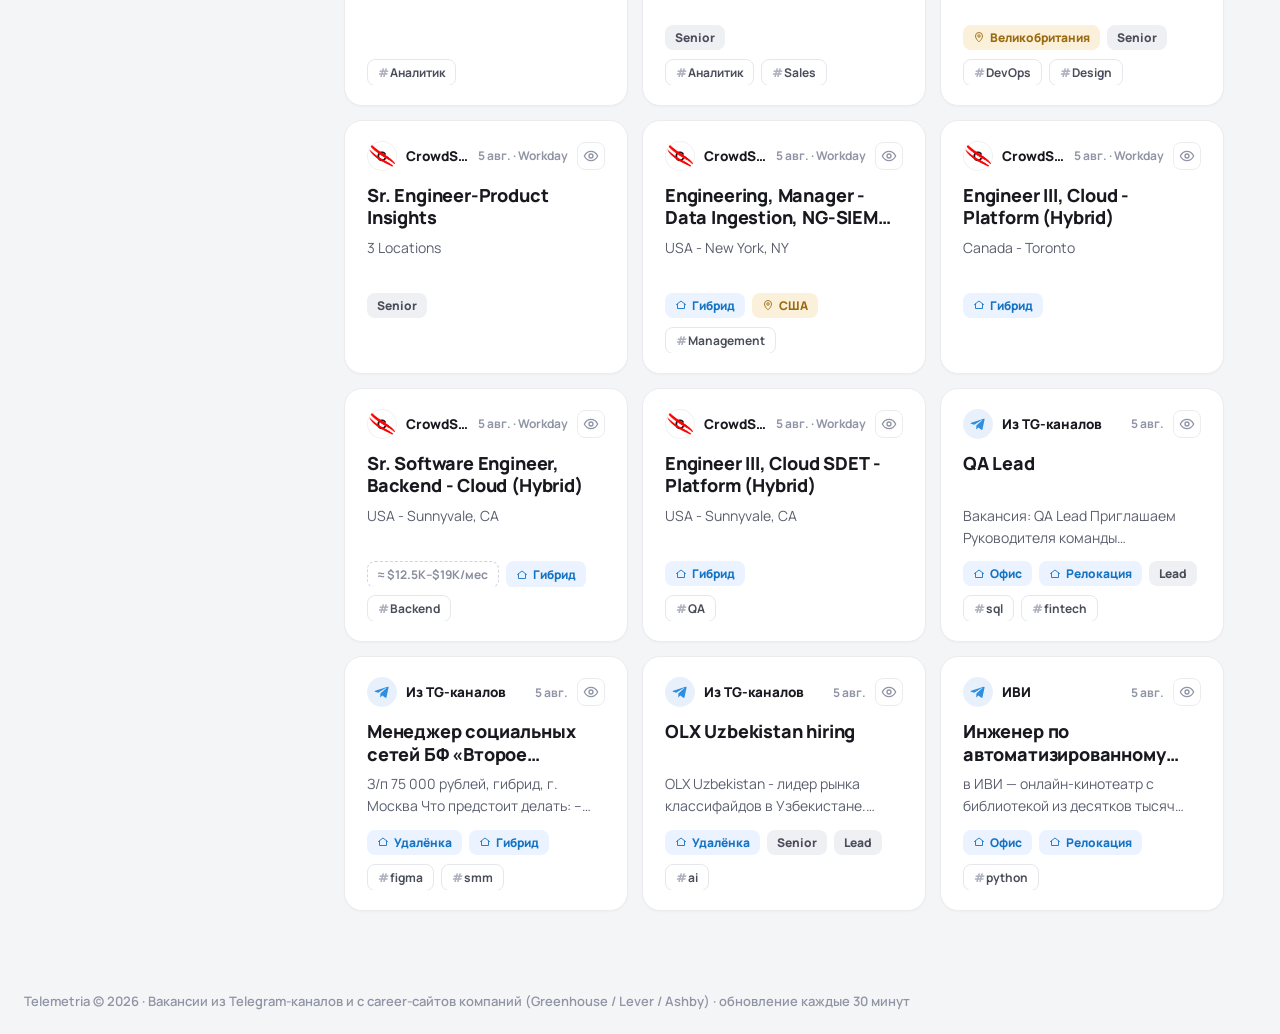
==== commit c9db70b4: "fix(feed): корректный разбор валютных окладов (запятая тысяч, годовой→месяц) Разбор зарплаты спотыка" ====
--- a/index.html
+++ b/index.html
@@ -509,17 +509,26 @@
 const SAL_KW    = /(зарплат|з\/п|з\.п|з\/пл|оклад|доход|заработн|вилк|компенсац|salary|на руки|\bfrom\b)/i;
 const SAL_DUR   = /(лет|год|года|мес|month|year)/i;
 const SAL_TOKEN = /(\d[\d\s]*\d|\d)\s*(к|k|тыс[а-я.]*)?/gi;
-const SAL_RATE  = {"$":90, "€":100};
+const SAL_YEAR  = /(year|annual|\bp\.?a\.?\b|\/yr|в\s*год|годов)/i;
+// Разбор зарплаты из строки. Возвращает диапазоны {lo,hi,cur} — суммы В МЕСЯЦ и в
+// ИСХОДНОЙ валюте (RUB/USD/EUR/GBP), чтобы показать «$11K–$17K/мес», а не пересчёт
+// в рубли. В ₽ переводим только для фильтра-бакетов (в load).
 function parseSalary(text){
   if(!text) return [];
   const out=[];
   for(const raw of text.split("\n")){
-    const ln=raw.trim(); if(!ln) continue;
+    let ln=raw.trim(); if(!ln) continue;
     if(SAL_NOISE.test(ln) && !SAL_KW.test(ln)) continue;                 // строка про деньги компании, не оклад
-    const hasCur=/[$€₽]|руб|USD|EUR|RUB/i.test(ln);
+    const hasCur=/[$€£₽]|руб|USD|EUR|GBP|RUB/i.test(ln);
     const hasK  =/\d\s*[кk]/i.test(ln) || /тыс/i.test(ln);
     if(!(SAL_KW.test(ln) || hasCur || hasK)) continue;                   // в строке нет признаков зарплаты
-    const rate = /[$]|USD/i.test(ln) ? SAL_RATE["$"] : (/€|EUR/i.test(ln) ? SAL_RATE["€"] : 1);
+    const cur = /[$]|USD/i.test(ln) ? "USD" : (/€|EUR/i.test(ln) ? "EUR" : (/£|GBP/i.test(ln) ? "GBP" : "RUB"));
+    const foreign = cur!=="RUB";
+    // Запятая-разделитель тысяч в US-формате: «$130,000» → «130000». Иначе разбор
+    // резал число по запятой и читал «$130» (→ ~12k ₽). Десятичную запятую
+    // («1,5к» — запятая перед 1–2 цифрами) не трогаем.
+    ln = ln.replace(/(\d),(?=\d{3}(?:\D|$))/g, "$1");
+    const yearly = SAL_YEAR.test(ln);
     const vals=[]; let m; SAL_TOKEN.lastIndex=0;
     while((m=SAL_TOKEN.exec(ln))){
       const suf=m[2], tail=ln.slice(m.index+m[0].length, m.index+m[0].length+6);
@@ -527,11 +536,14 @@
       let n=parseFloat(m[1].replace(/\s/g,"").replace(",","."));
       if(!isFinite(n)) continue;
       if(suf) n*=1000;                                                   // 200к / $6K / 80 тыс
-      else if(rate===1 && n<1000) n*=1000;                              // «150» в рублёвой строке = 150k
-      n*=rate;
-      if(n>=10000 && n<=5000000) vals.push(n);                          // отсекаем мусор вне диапазона окладов
+      else if(cur==="RUB" && n<1000) n*=1000;                            // «150» в рублёвой строке = 150k
+      // Годовой оклад → месячный: явное «year/год» ИЛИ крупная валютная сумма —
+      // месячных $/€ такого размера не бывает, это годовой оклад US-формата.
+      if(yearly || (foreign && n>=40000)) n/=12;
+      const rub=n*(CUR_RUB[cur]||1);
+      if(rub>=10000 && rub<=5000000) vals.push(n);                       // диапазон проверяем в ₽, храним в валюте
     }
-    if(vals.length) out.push([Math.min(...vals), Math.max(...vals)]);
+    if(vals.length) out.push({lo:Math.min(...vals), hi:Math.max(...vals), cur});
   }
   return out;
 }
@@ -1147,10 +1159,13 @@
 function normTg(p){
   p._src="Telegram"; p._srcCat="Telegram";
   p._search=((p.text||"")+" "+(p.channel_title||"")+" "+(p.username||"")).toLowerCase();
-  p._salIv=parseSalary(p.text);              // зарплата разбирается из текста поста
+  // Зарплата из текста поста: диапазоны в исходной валюте (в месяц). Для фильтра —
+  // переводим в ₽ (_salIv, ₽/мес); показываем в исходной валюте (fmtCur).
+  const _sal=parseSalary(p.text);
+  p._salIv=_sal.map(s=>[s.lo*(CUR_RUB[s.cur]||1), s.hi*(CUR_RUB[s.cur]||1)]);
   // Показываем реальную вилку, только если распознан ровно один диапазон
   // (у дайджестов их много — одну показывать нельзя, но для фильтра оставляем все).
-  if(p._salIv.length===1) p._salDisp=fmtRub(p._salIv[0][0], p._salIv[0][1]);
+  if(_sal.length===1) p._salDisp=fmtCur(_sal[0].lo, _sal[0].hi, _sal[0].cur);
   return p;
 }
 function normCo(j){
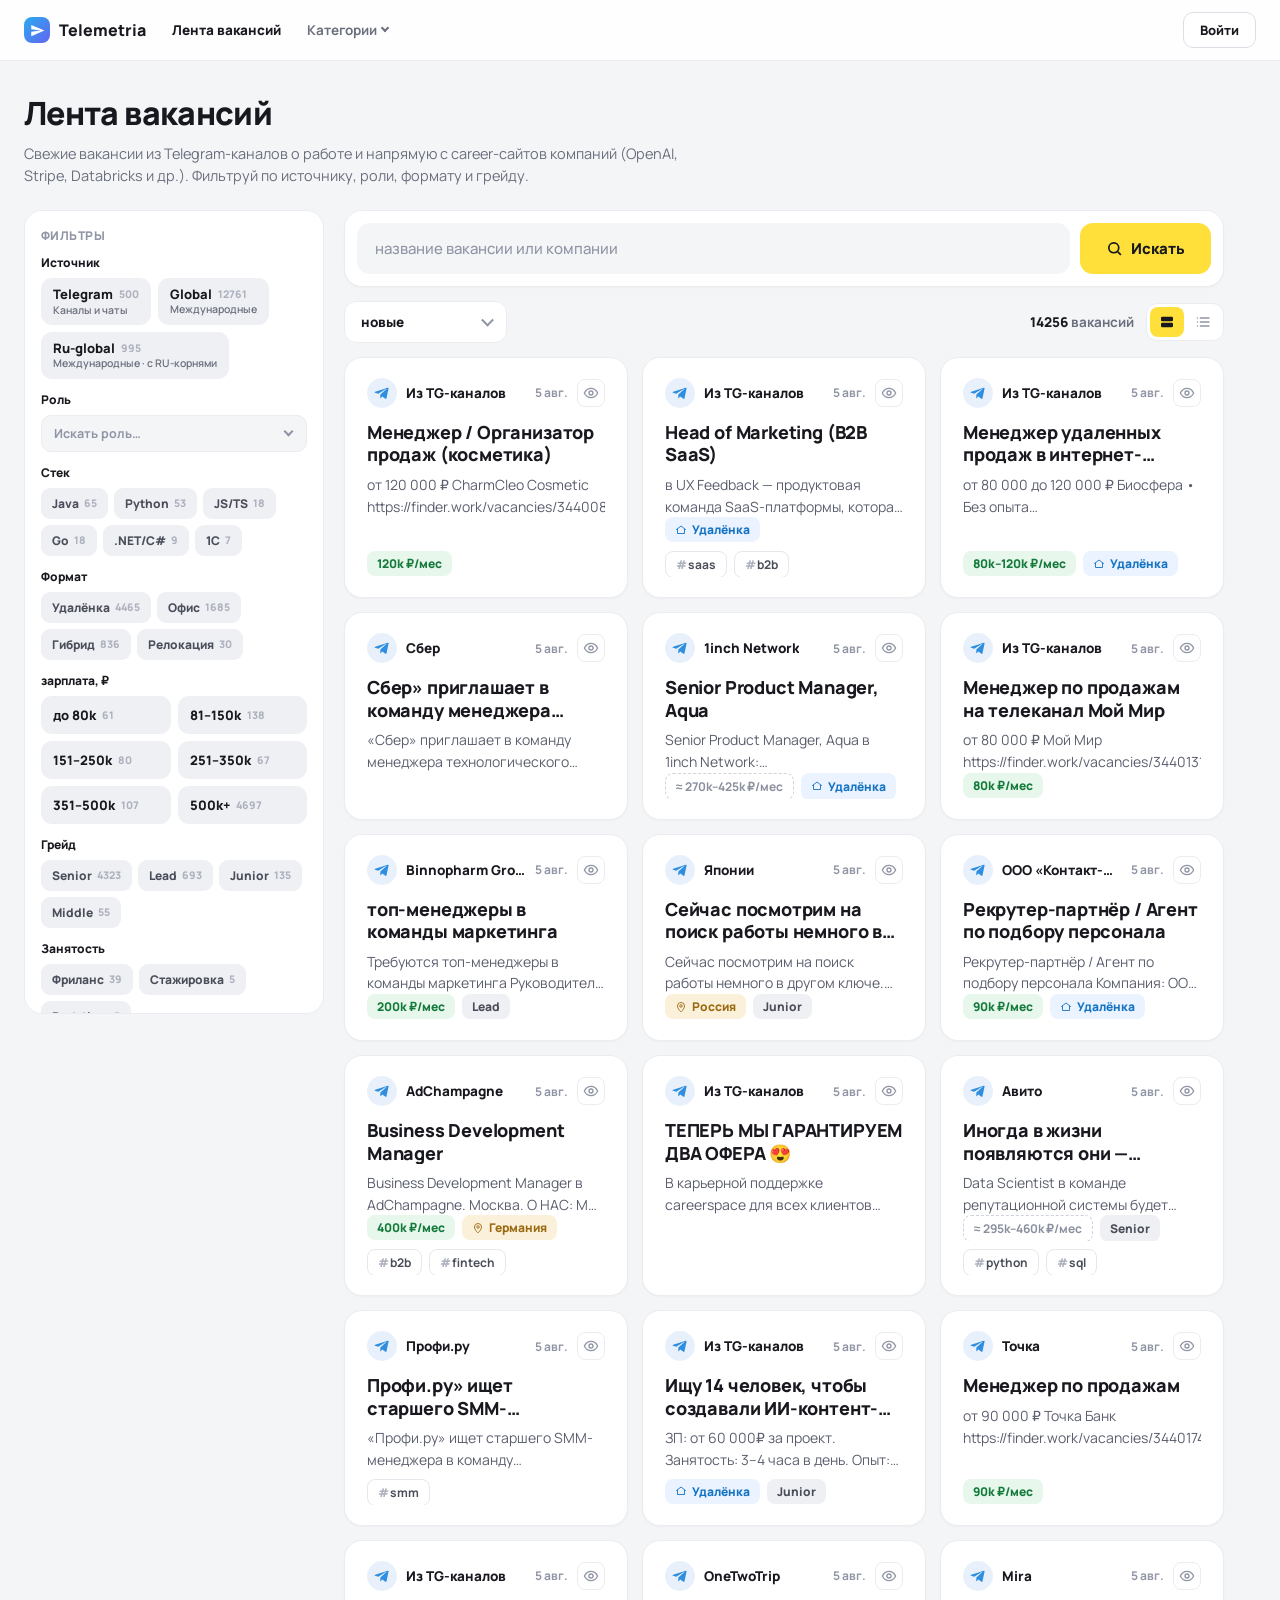
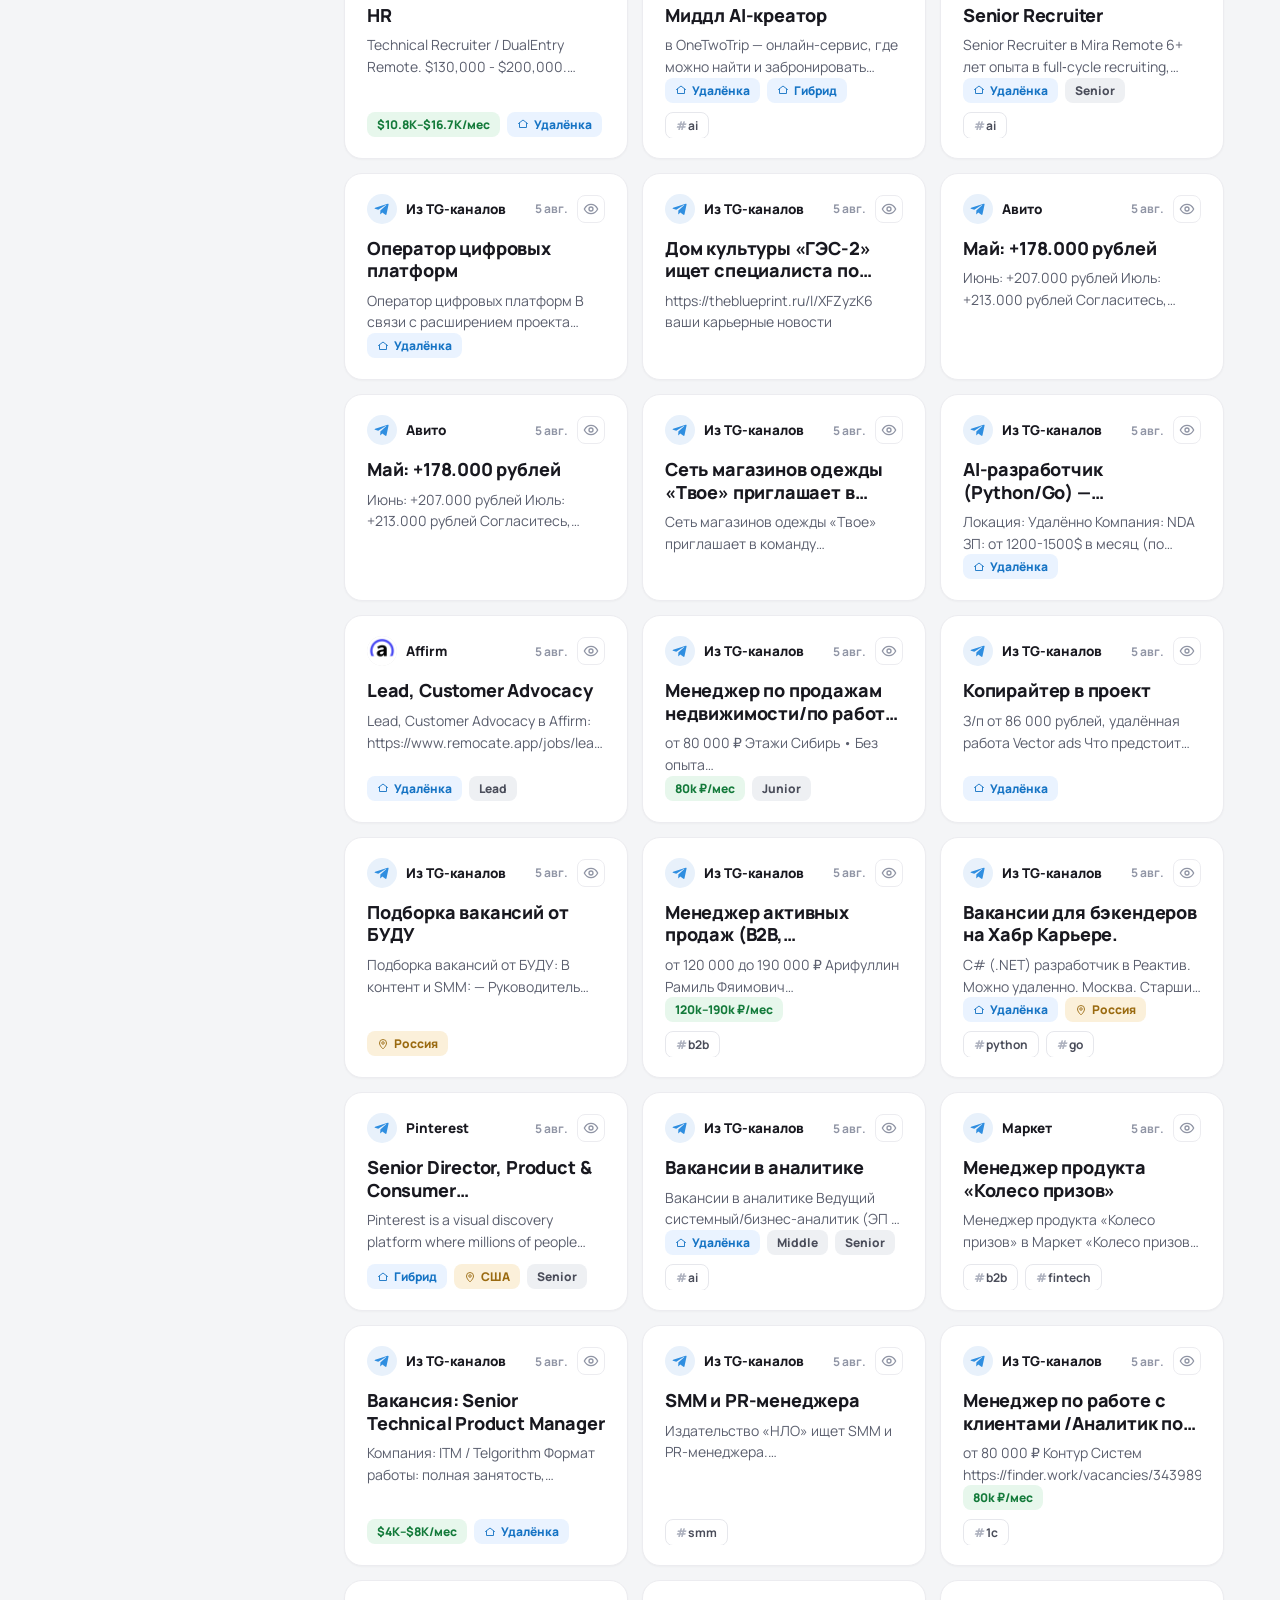
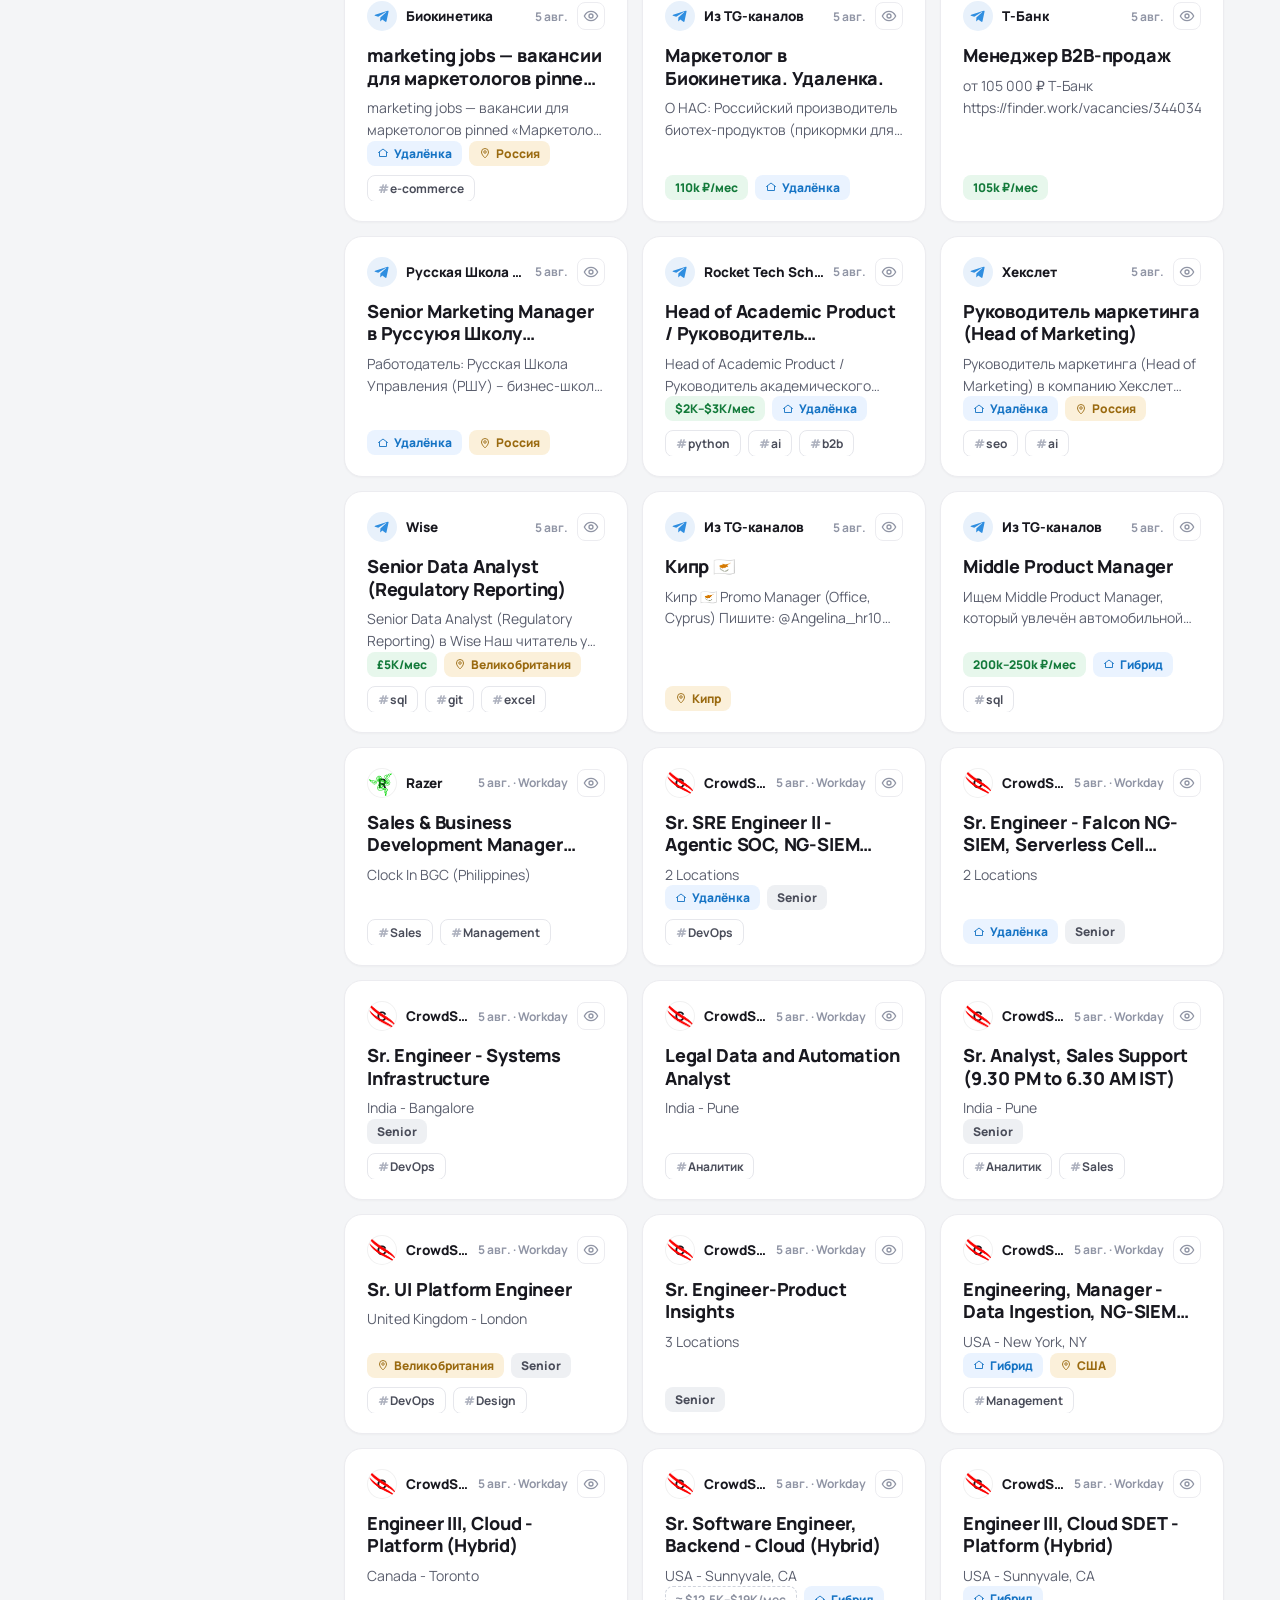
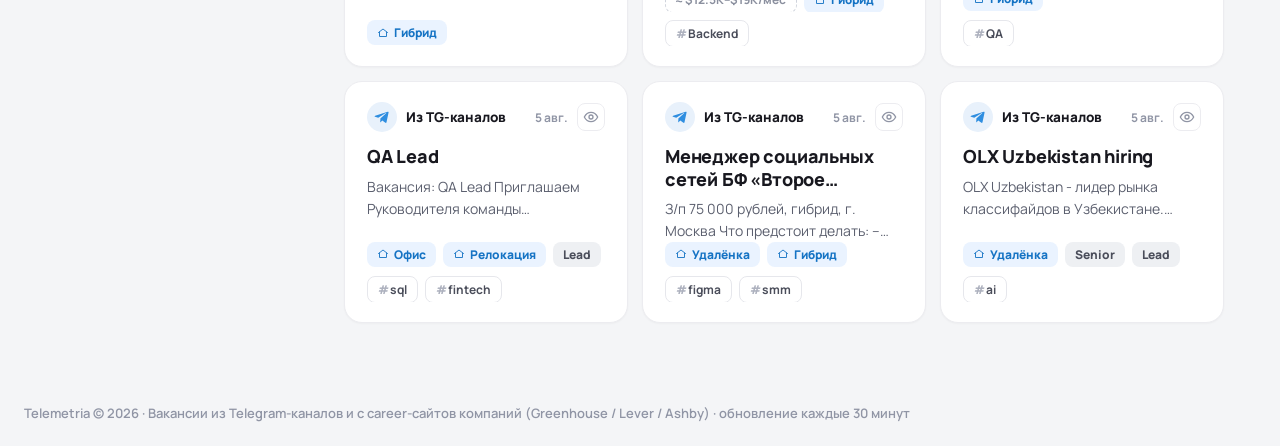
==== commit 4c3f51cd: "fix(feed): прижать бейджи к низу карточки, убрать пустые полоски Метки (условия/навыки) висели сразу" ====
--- a/index.html
+++ b/index.html
@@ -177,24 +177,25 @@
    по своему содержимому. Иначе (stretch) при раскрытии одной карточки «глазом»
    весь ряд тянется по ней и соседние карточки тоже вырастают. Так растёт только
    раскрытая вакансия, соседи остаются как есть. */
-.feed{display:grid;grid-template-columns:repeat(3,minmax(0,1fr));gap:14px;align-items:start}
+.feed{display:grid;grid-template-columns:repeat(3,minmax(0,1fr));gap:14px;align-items:stretch}
 @media(max-width:1240px){.feed{grid-template-columns:repeat(2,minmax(0,1fr))}}
 @media(max-width:680px){.feed{grid-template-columns:1fr}}
 .post{background:var(--card);border:1px solid var(--line);border-radius:18px;padding:20px 22px;
   box-shadow:0 1px 2px rgba(24,24,31,.03);transition:box-shadow .15s,border-color .15s}
-/* Зоны фиксированы по min-height (заголовок 2 строки, описание 2 строки), поэтому
-   заголовки и описания всех карточек выровнены, а теги начинаются на одном уровне
-   даже без растяжения по высоте ряда. */
+/* Карточки в ряду равной высоты (align-items:stretch у .feed). Заголовок и
+   описание — не более 2 строк (max-height), но короткие остаются короткими: их
+   слабина уходит вверх, а зоны меток прижимаются к НИЗУ карточки (margin-top:auto
+   у .conds), поэтому бейджи всех карточек ряда выровнены по нижнему краю. */
 .feed:not(.rows) .post{display:flex;flex-direction:column;min-height:186px}
 .post{cursor:pointer}
-.feed:not(.rows) .ptitle{display:-webkit-box;-webkit-line-clamp:2;-webkit-box-orient:vertical;overflow:hidden;height:2.5em}
-.feed:not(.rows) .pexc{display:-webkit-box;-webkit-line-clamp:2;-webkit-box-orient:vertical;overflow:hidden;height:3.1em}
-/* Зона тегов — фиксированная высота под две строки пилюль, всегда присутствует
-   (даже пустая), чтобы ВСЕ карточки в сетке были одной высоты: заголовок и
-   описание уже зажаты в 2 строки, поэтому фикс тегов делает блоки единого размера.
-   align-content:flex-start — одна строка пилюль прижата к верху зоны. */
-.feed:not(.rows) .conds{height:26px;margin-top:13px;overflow:hidden;align-content:flex-start}
+.feed:not(.rows) .ptitle{display:-webkit-box;-webkit-line-clamp:2;-webkit-box-orient:vertical;overflow:hidden;max-height:2.5em}
+.feed:not(.rows) .pexc{display:-webkit-box;-webkit-line-clamp:2;-webkit-box-orient:vertical;overflow:hidden;max-height:3.1em}
+/* Зоны меток прижаты к низу карточки. Каждая — одна строка пилюль (overflow:hidden);
+   пустые зоны схлопываются (:empty), чтобы под описанием не висело пустое место. */
+.feed:not(.rows) .conds{height:26px;margin-top:auto;overflow:hidden;align-content:flex-start}
 .feed:not(.rows) .skills{height:26px;margin-top:8px;overflow:hidden;align-content:flex-start}
+.feed:not(.rows) .conds:empty{height:0;margin-top:auto}
+.feed:not(.rows) .skills:empty{height:0;margin-top:0}
 .post:hover{border-color:#dfe2e8;box-shadow:0 8px 24px rgba(24,24,31,.07)}
 /* Шапка карточки — всегда одна строка фиксированной высоты, чтобы заголовки
    всех карточек стартовали на одном уровне (пилюли формата/грейда ушли в нижнюю
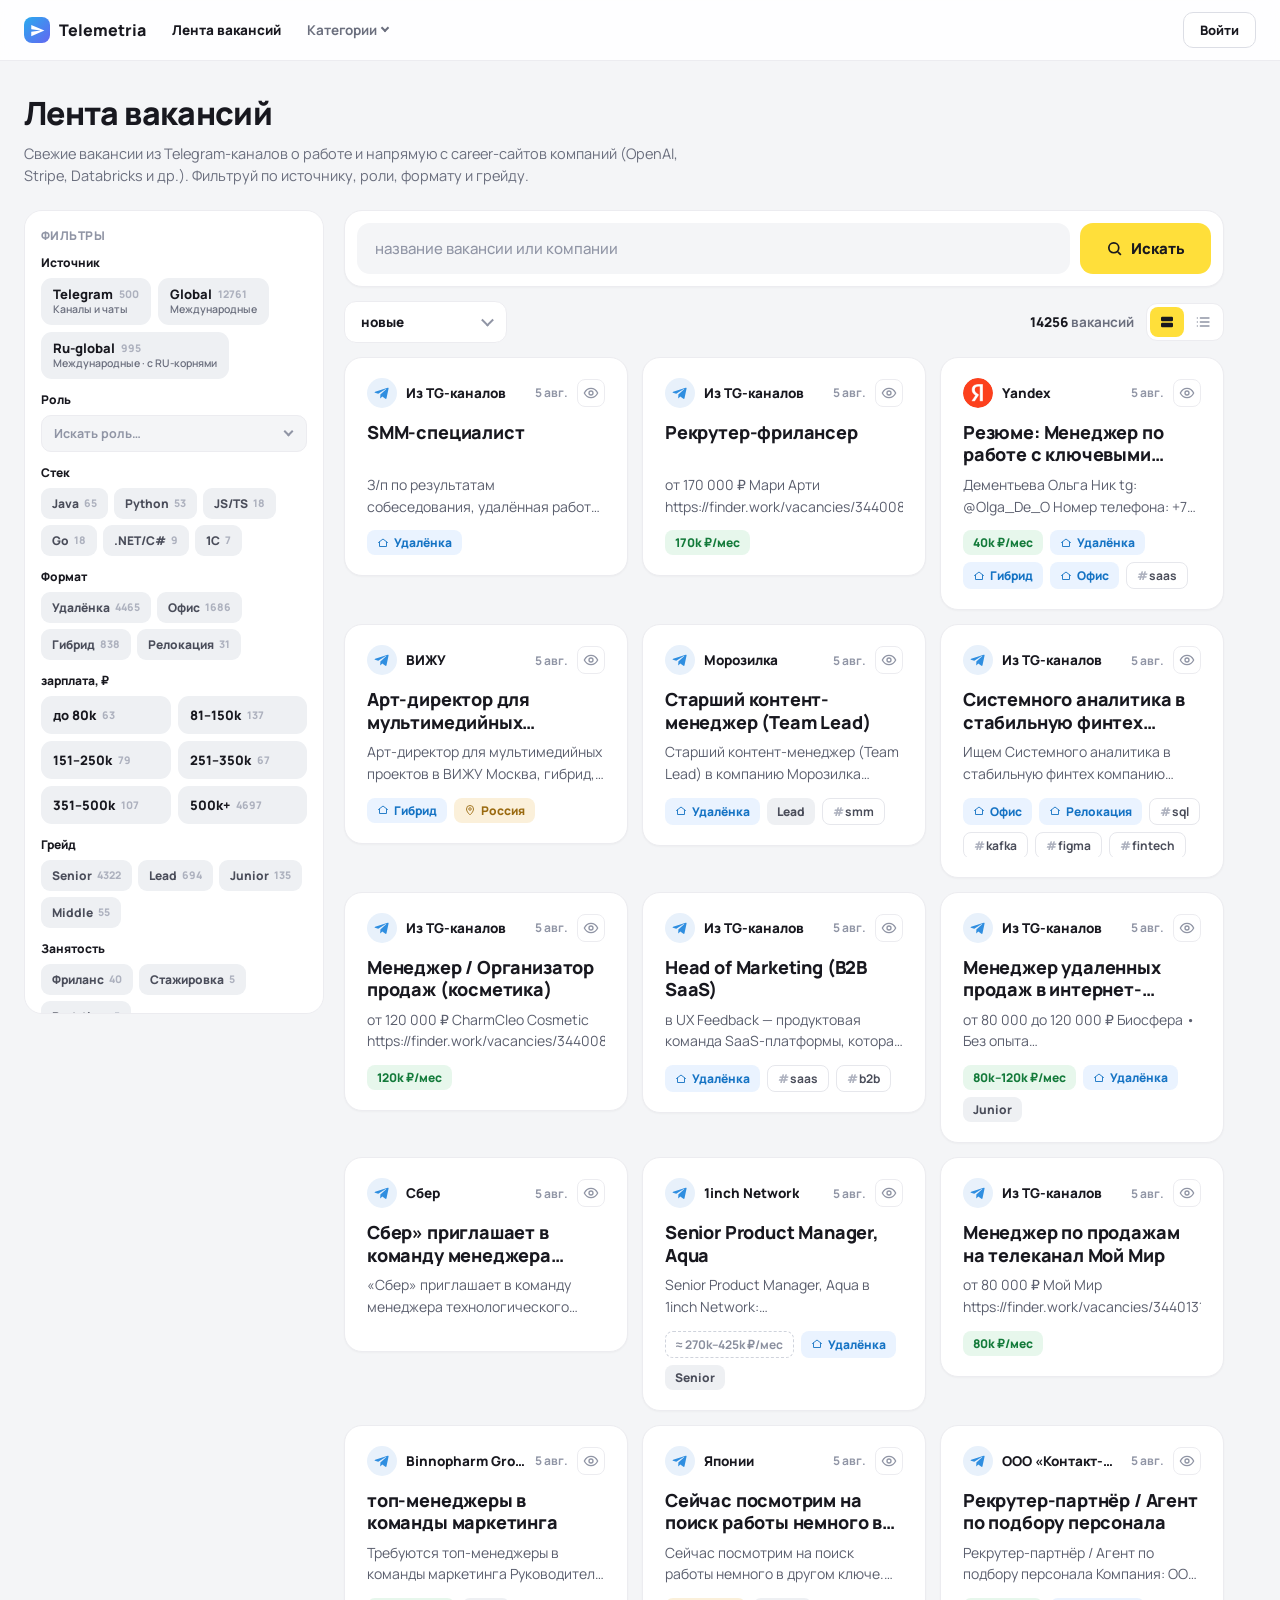
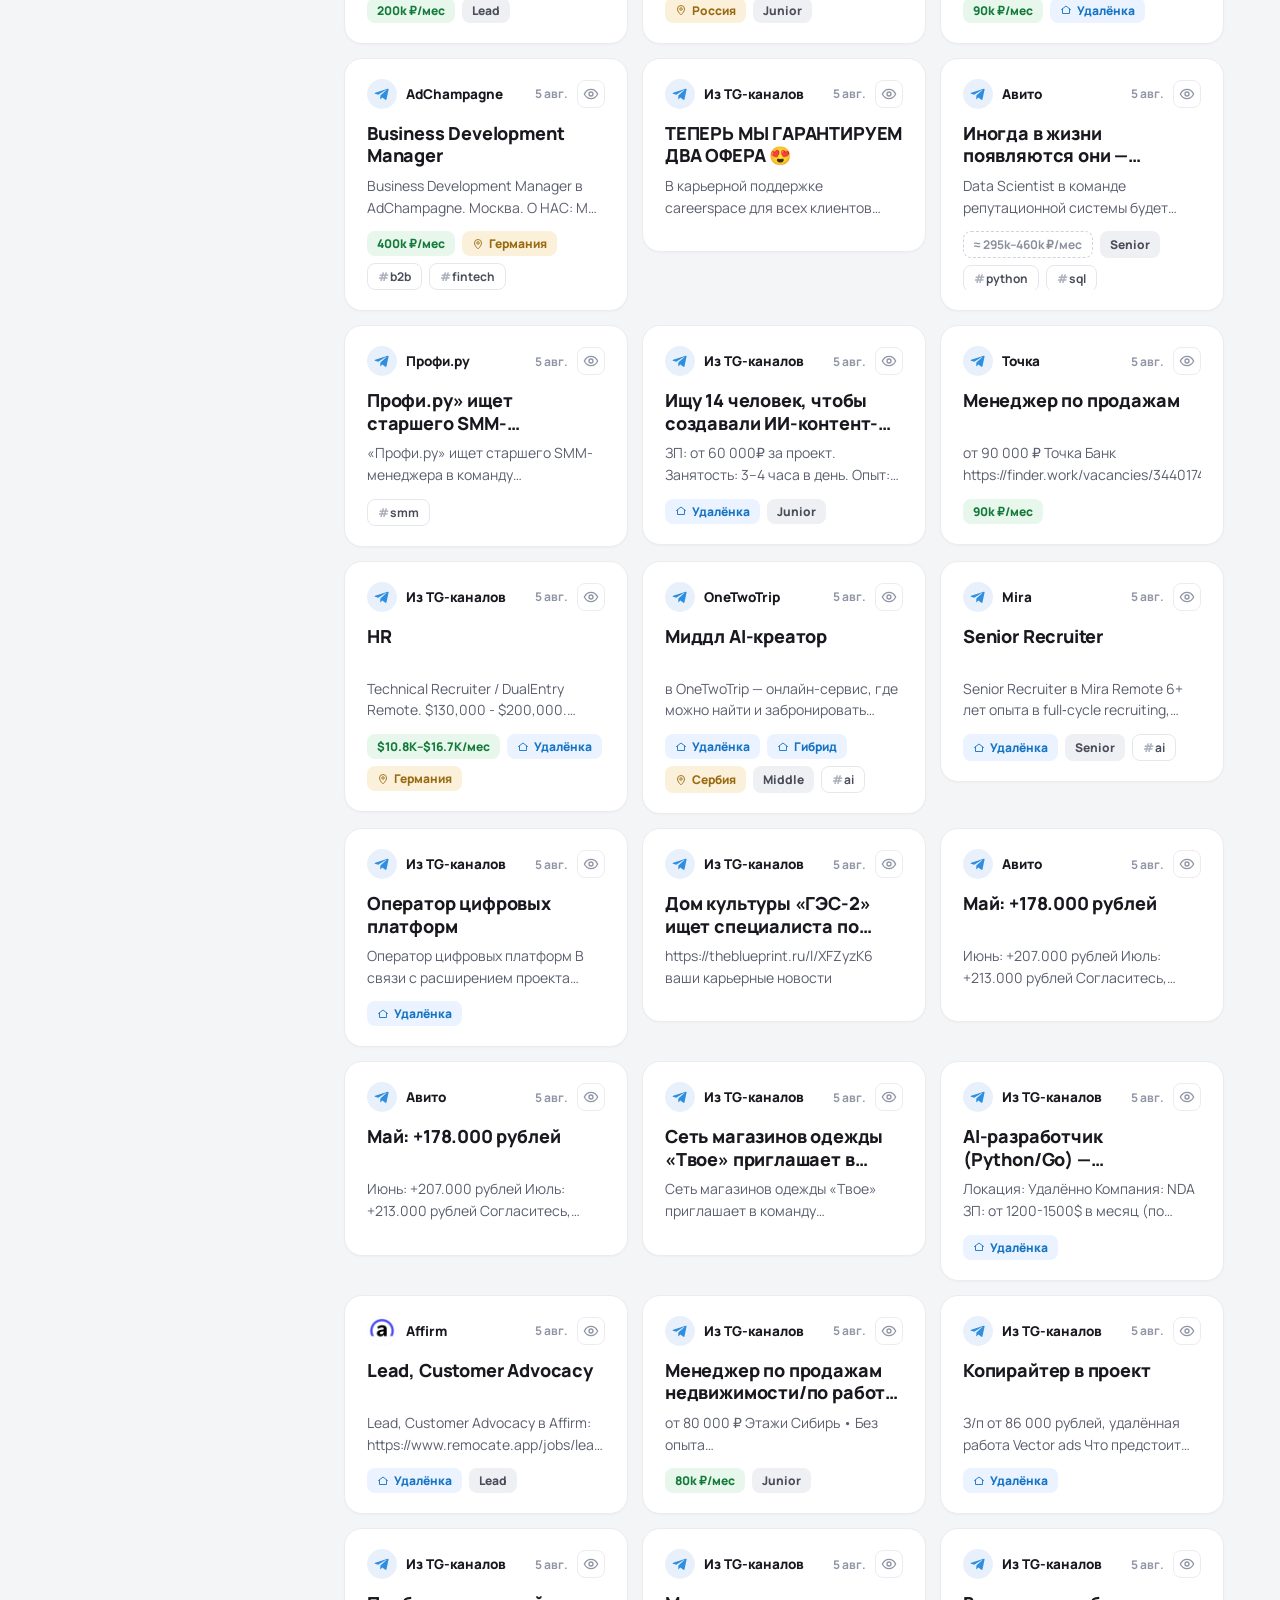
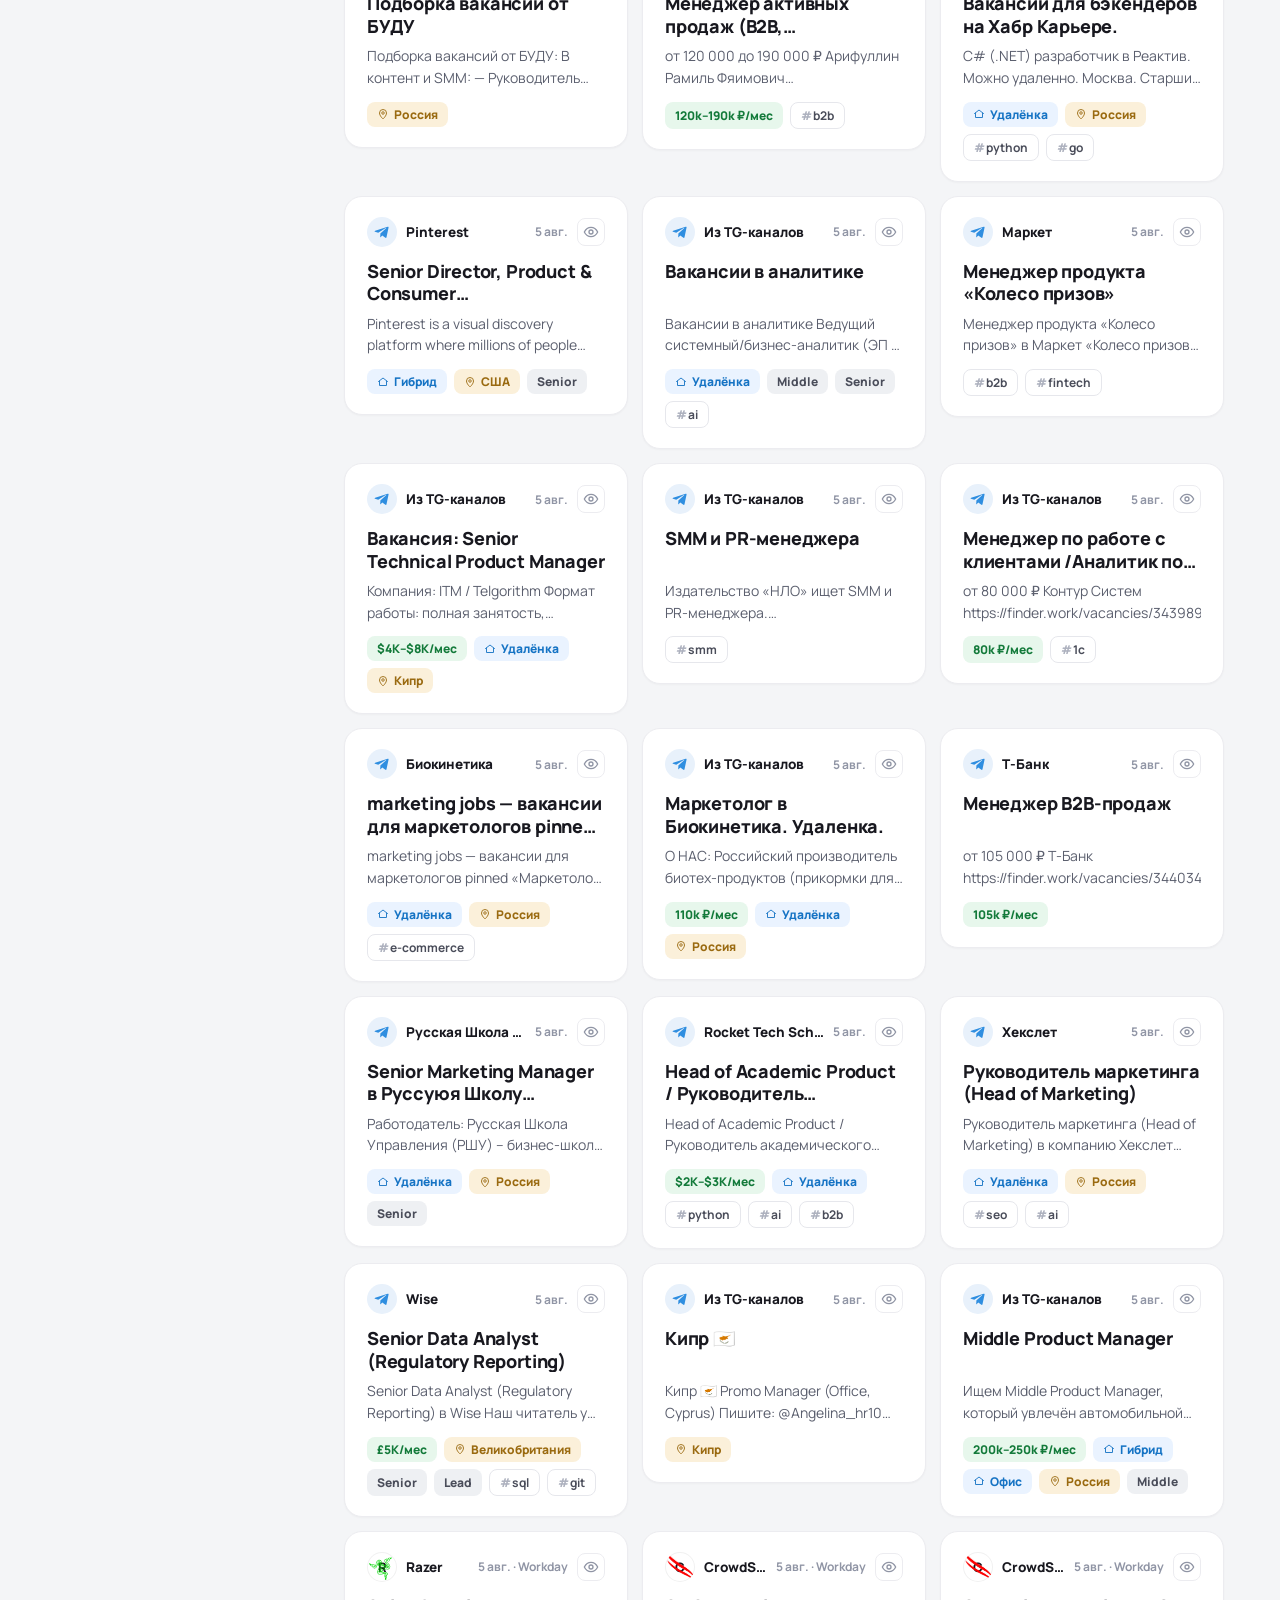
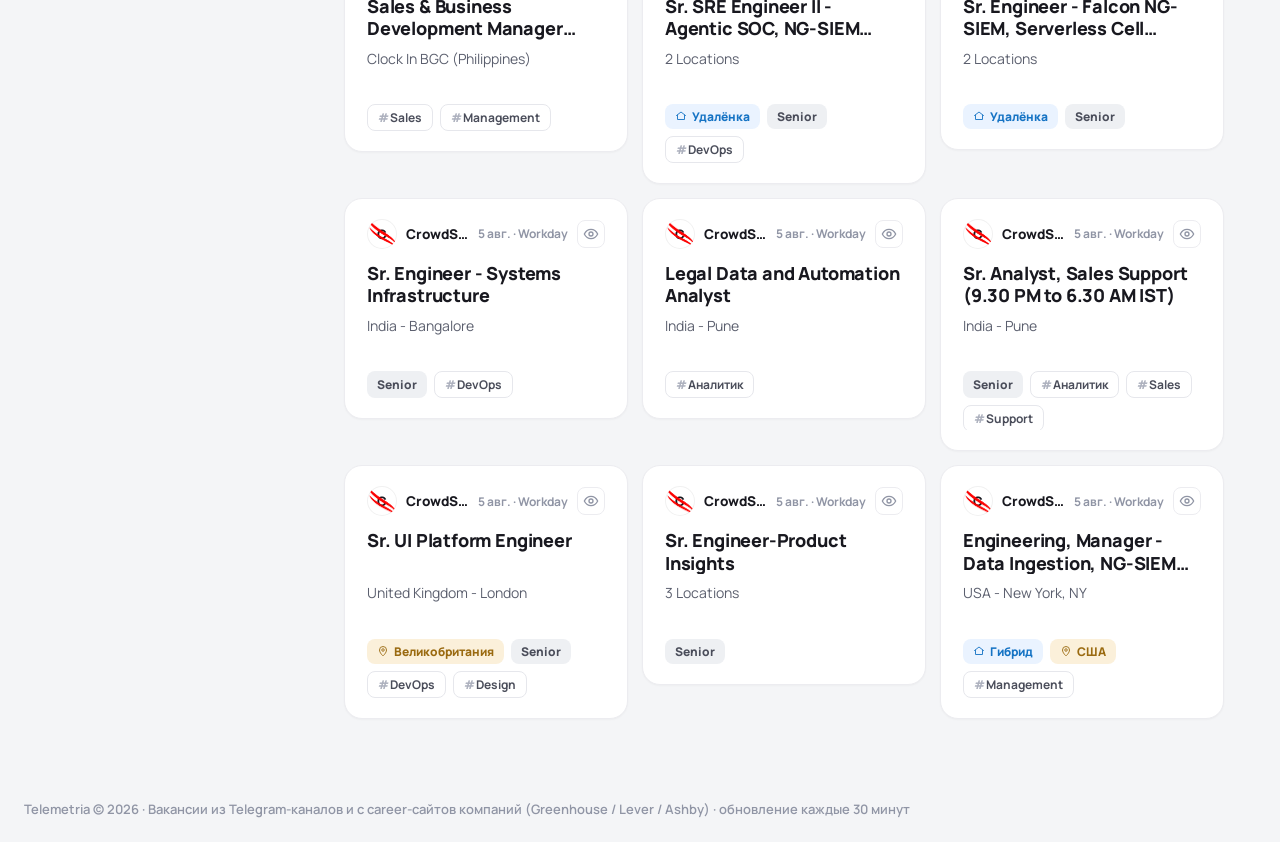
==== commit 12e1d430: "fix(feed): метки в единый поток, одинаковые отступы Раньше условия и навыки были в двух отдельных ст" ====
--- a/index.html
+++ b/index.html
@@ -177,25 +177,21 @@
    по своему содержимому. Иначе (stretch) при раскрытии одной карточки «глазом»
    весь ряд тянется по ней и соседние карточки тоже вырастают. Так растёт только
    раскрытая вакансия, соседи остаются как есть. */
-.feed{display:grid;grid-template-columns:repeat(3,minmax(0,1fr));gap:14px;align-items:stretch}
+.feed{display:grid;grid-template-columns:repeat(3,minmax(0,1fr));gap:14px;align-items:start}
 @media(max-width:1240px){.feed{grid-template-columns:repeat(2,minmax(0,1fr))}}
 @media(max-width:680px){.feed{grid-template-columns:1fr}}
 .post{background:var(--card);border:1px solid var(--line);border-radius:18px;padding:20px 22px;
   box-shadow:0 1px 2px rgba(24,24,31,.03);transition:box-shadow .15s,border-color .15s}
-/* Карточки в ряду равной высоты (align-items:stretch у .feed). Заголовок и
-   описание — не более 2 строк (max-height), но короткие остаются короткими: их
-   слабина уходит вверх, а зоны меток прижимаются к НИЗУ карточки (margin-top:auto
-   у .conds), поэтому бейджи всех карточек ряда выровнены по нижнему краю. */
+/* Заголовок и описание — по 2 строки (фикс. высота), поэтому зона меток у всех
+   карточек начинается на одном уровне, а отступ от текста одинаковый. Метки —
+   единый поток (условия + навыки вперемешку, различаются цветом), 1–2 строки
+   (лишнее прячем). Высоту ряда не растягиваем — низ у каждой карточки на равном
+   отступе от последней строки меток. */
 .feed:not(.rows) .post{display:flex;flex-direction:column;min-height:186px}
 .post{cursor:pointer}
-.feed:not(.rows) .ptitle{display:-webkit-box;-webkit-line-clamp:2;-webkit-box-orient:vertical;overflow:hidden;max-height:2.5em}
-.feed:not(.rows) .pexc{display:-webkit-box;-webkit-line-clamp:2;-webkit-box-orient:vertical;overflow:hidden;max-height:3.1em}
-/* Зоны меток прижаты к низу карточки. Каждая — одна строка пилюль (overflow:hidden);
-   пустые зоны схлопываются (:empty), чтобы под описанием не висело пустое место. */
-.feed:not(.rows) .conds{height:26px;margin-top:auto;overflow:hidden;align-content:flex-start}
-.feed:not(.rows) .skills{height:26px;margin-top:8px;overflow:hidden;align-content:flex-start}
-.feed:not(.rows) .conds:empty{height:0;margin-top:auto}
-.feed:not(.rows) .skills:empty{height:0;margin-top:0}
+.feed:not(.rows) .ptitle{display:-webkit-box;-webkit-line-clamp:2;-webkit-box-orient:vertical;overflow:hidden;height:2.5em}
+.feed:not(.rows) .pexc{display:-webkit-box;-webkit-line-clamp:2;-webkit-box-orient:vertical;overflow:hidden;height:3.1em}
+.feed:not(.rows) .tags{max-height:59px;overflow:hidden;align-content:flex-start}
 .post:hover{border-color:#dfe2e8;box-shadow:0 8px 24px rgba(24,24,31,.07)}
 /* Шапка карточки — всегда одна строка фиксированной высоты, чтобы заголовки
    всех карточек стартовали на одном уровне (пилюли формата/грейда ушли в нижнюю
@@ -222,11 +218,8 @@
 /* Зарплата: реальная вилка — акцентная (зелёная), оценка — приглушённая с «≈». */
 .tag.sal{background:#e7f7ec;color:#137a3a;font-weight:800}
 .tag.sal.est{background:transparent;border:1px dashed #cfd3dc;color:#8a8f9e;font-weight:700}
-/* Две зоны меток на карточке: «условия» (цветные пилюли — зарплата/формат/страна/
-   грейд) и «навыки» (нейтральные хэштеги). Разведены цветом и строкой, чтобы глаз
-   не смешивал «сколько и где» с «про что». */
-.conds{display:flex;gap:7px;flex-wrap:wrap;margin-top:13px}
-.skills{display:flex;gap:7px;flex-wrap:wrap;margin-top:8px}
+/* Метки в единый поток: условия (цветные — зарплата/формат/страна/грейд) и навыки
+   (нейтральные хэштеги) вперемешку заполняют строки, различаются только цветом. */
 .cond{display:inline-flex;align-items:center;gap:5px;font-size:12px;font-weight:800;
   padding:4px 10px;border-radius:8px;white-space:nowrap;background:var(--pill);color:var(--pill-ink)}
 .cond svg{width:12px;height:12px;opacity:.9;flex:0 0 auto}
@@ -301,7 +294,7 @@
 .feed.rows .post{border:none;border-radius:0;border-bottom:1px solid var(--line);box-shadow:none;padding:12px 18px}
 .feed.rows .post:last-child{border-bottom:none}
 .feed.rows .post:hover{box-shadow:none;background:#fafbfc}
-.feed.rows .pexc,.feed.rows .conds,.feed.rows .skills{display:none}
+.feed.rows .pexc,.feed.rows .tags{display:none}
 .feed.rows .ptitle{margin-top:4px;font-size:15.5px}
 .feed.rows .mpill{font-size:11.5px;padding:3px 8px}
 
@@ -892,8 +885,7 @@
     </div>
     <div class="ptitle">${esc(j.title)}</div>
     <div class="pexc">${esc(excerpt)}</div>
-    <div class="conds">${conds}</div>
-    <div class="skills">${skillChips(skills)}</div>
+    <div class="tags">${conds}${skillChips(skills)}</div>
   </div>`;
 }
 
@@ -924,8 +916,7 @@
     </div>
     <div class="ptitle">${esc(title)}</div>
     <div class="pexc">${esc(exc)}</div>
-    <div class="conds">${conds}</div>
-    <div class="skills">${isDigest?"":skillChips(extractSkills(p.text, company))}</div>
+    <div class="tags">${conds}${isDigest?"":skillChips(extractSkills(p.text, company))}</div>
   </div>`;
 }
 
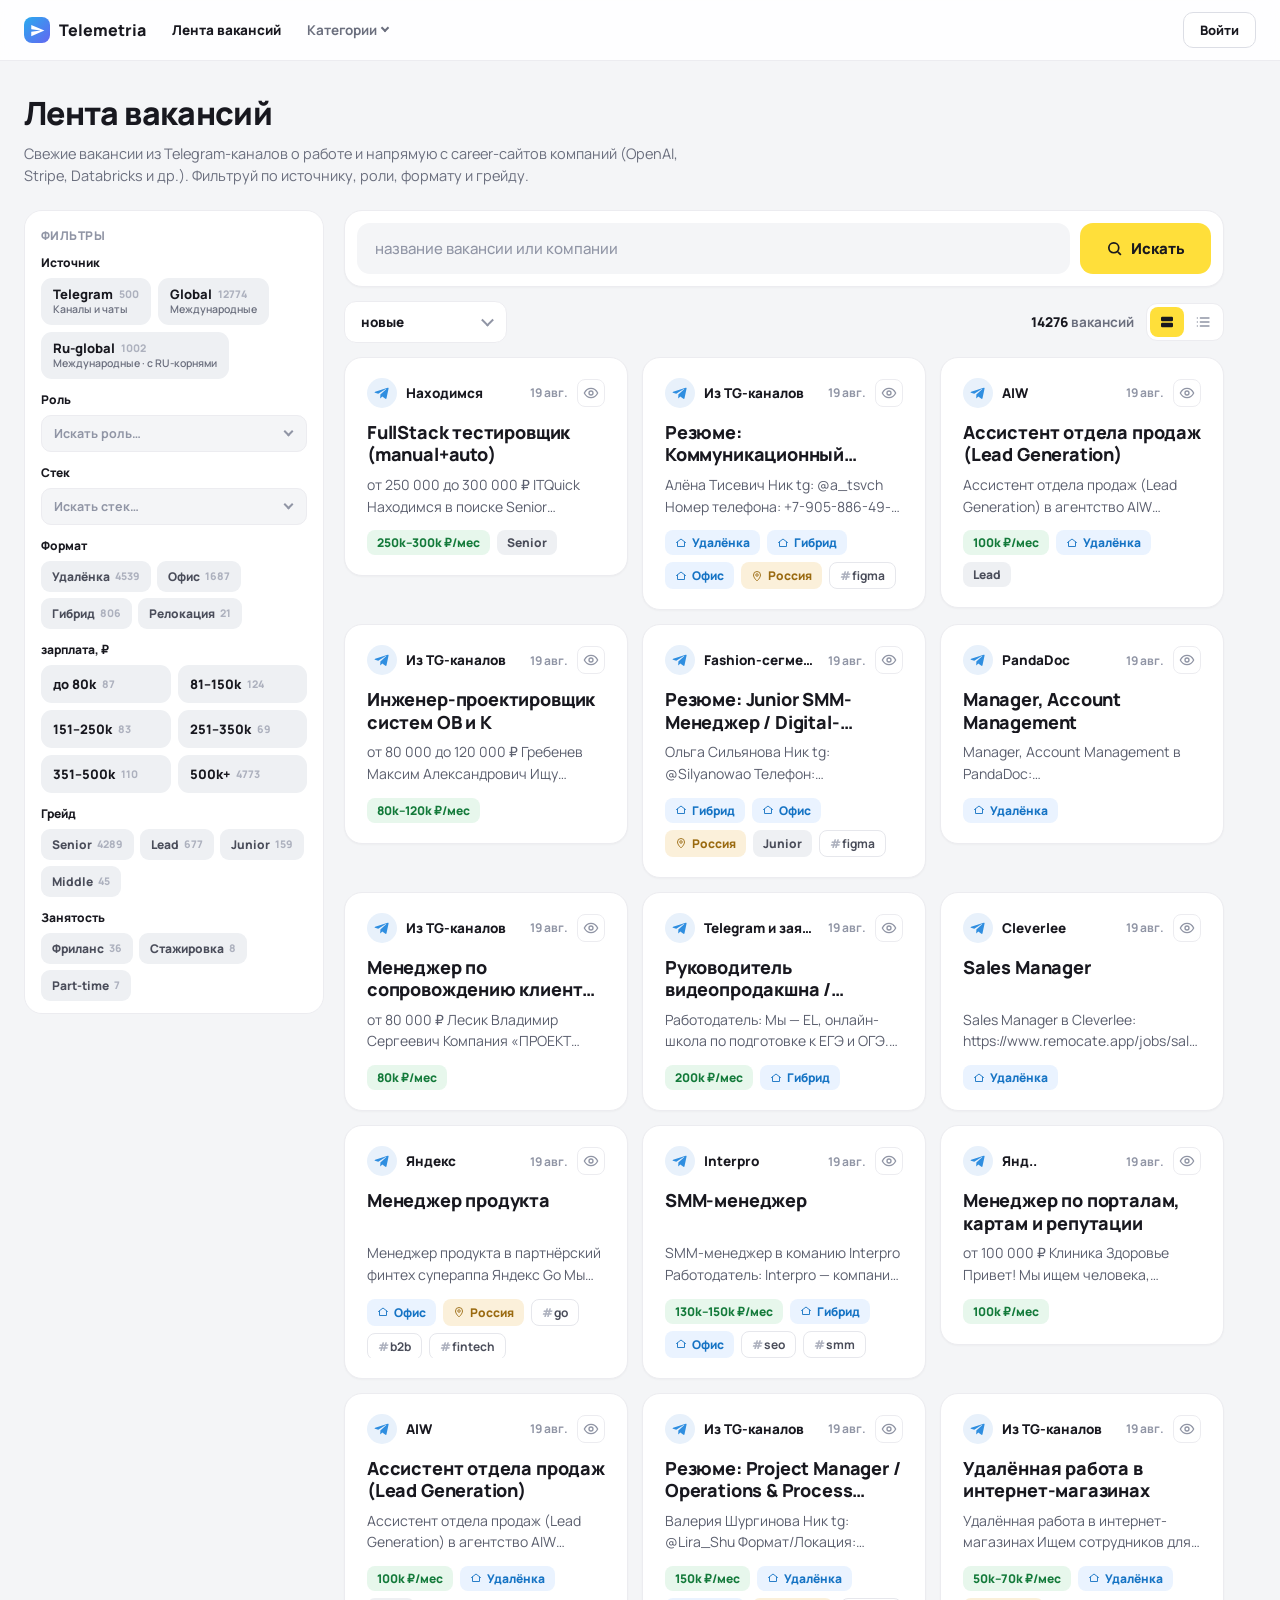
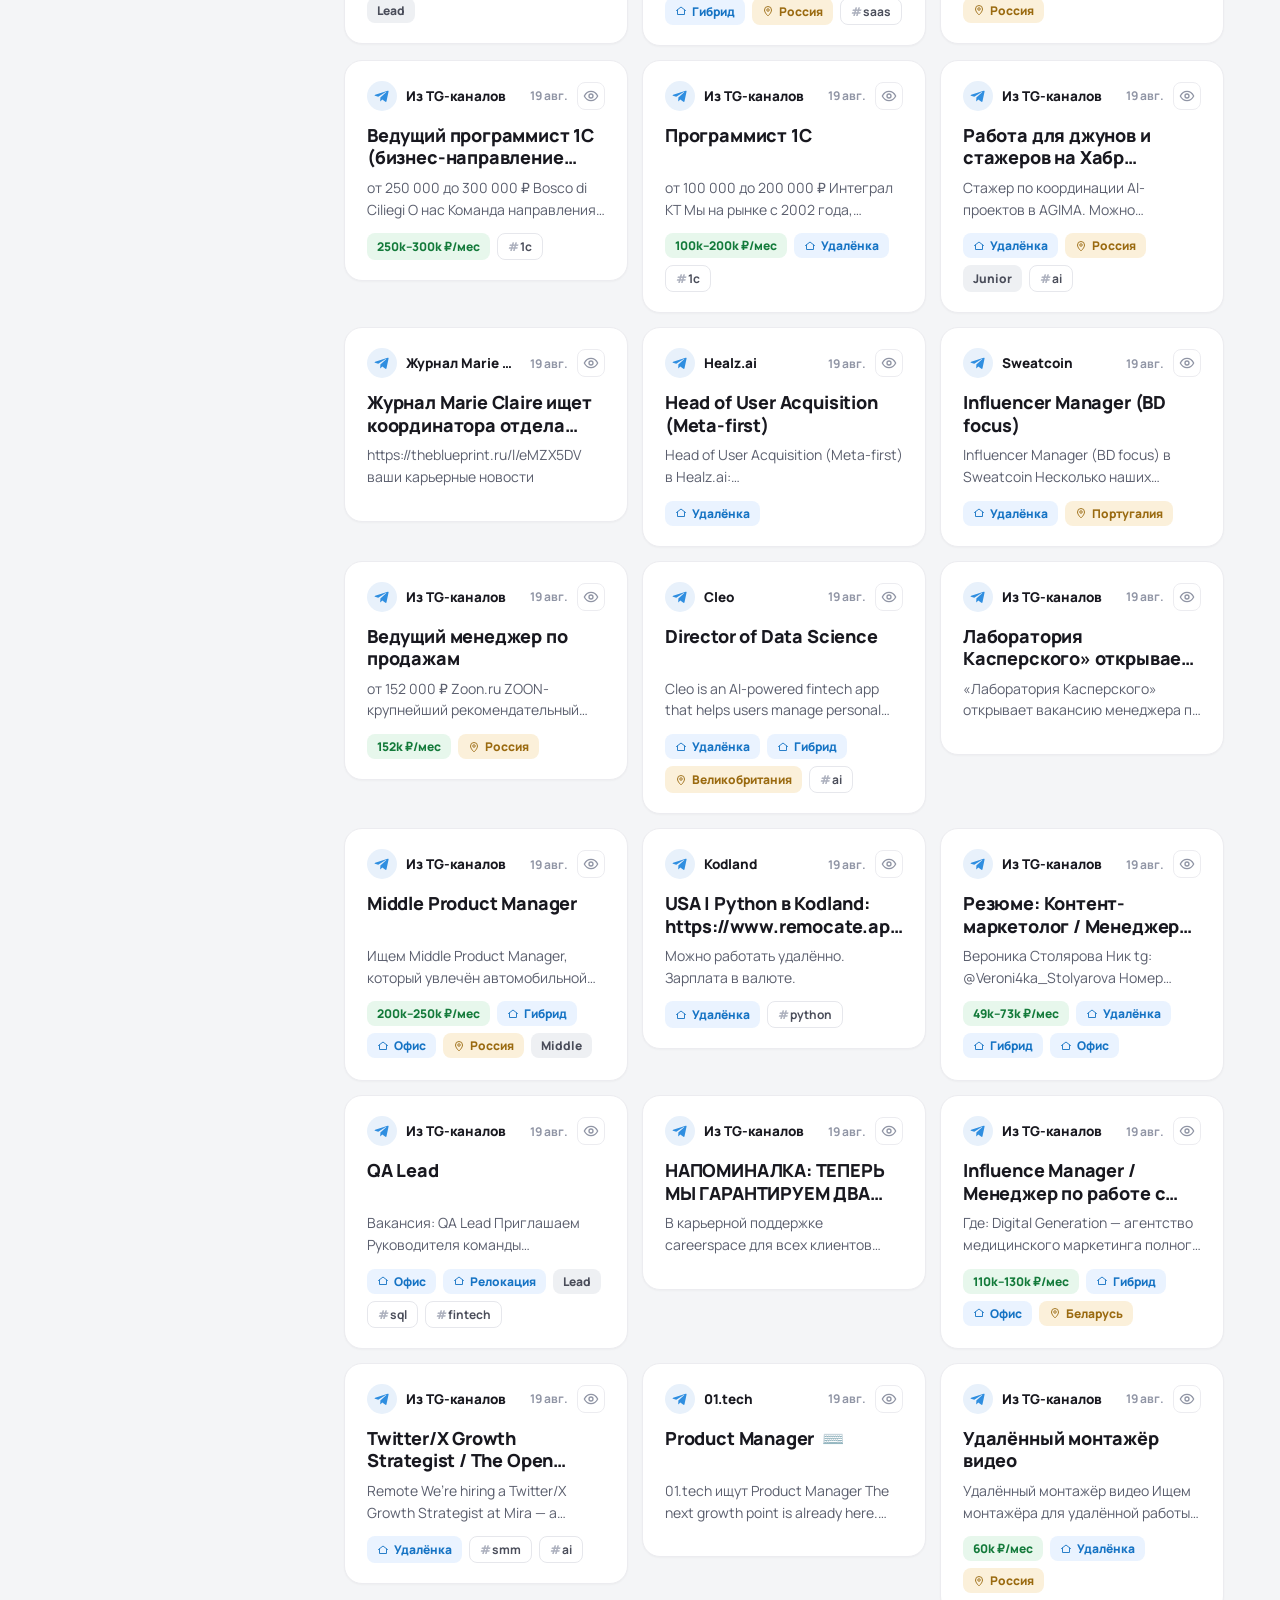
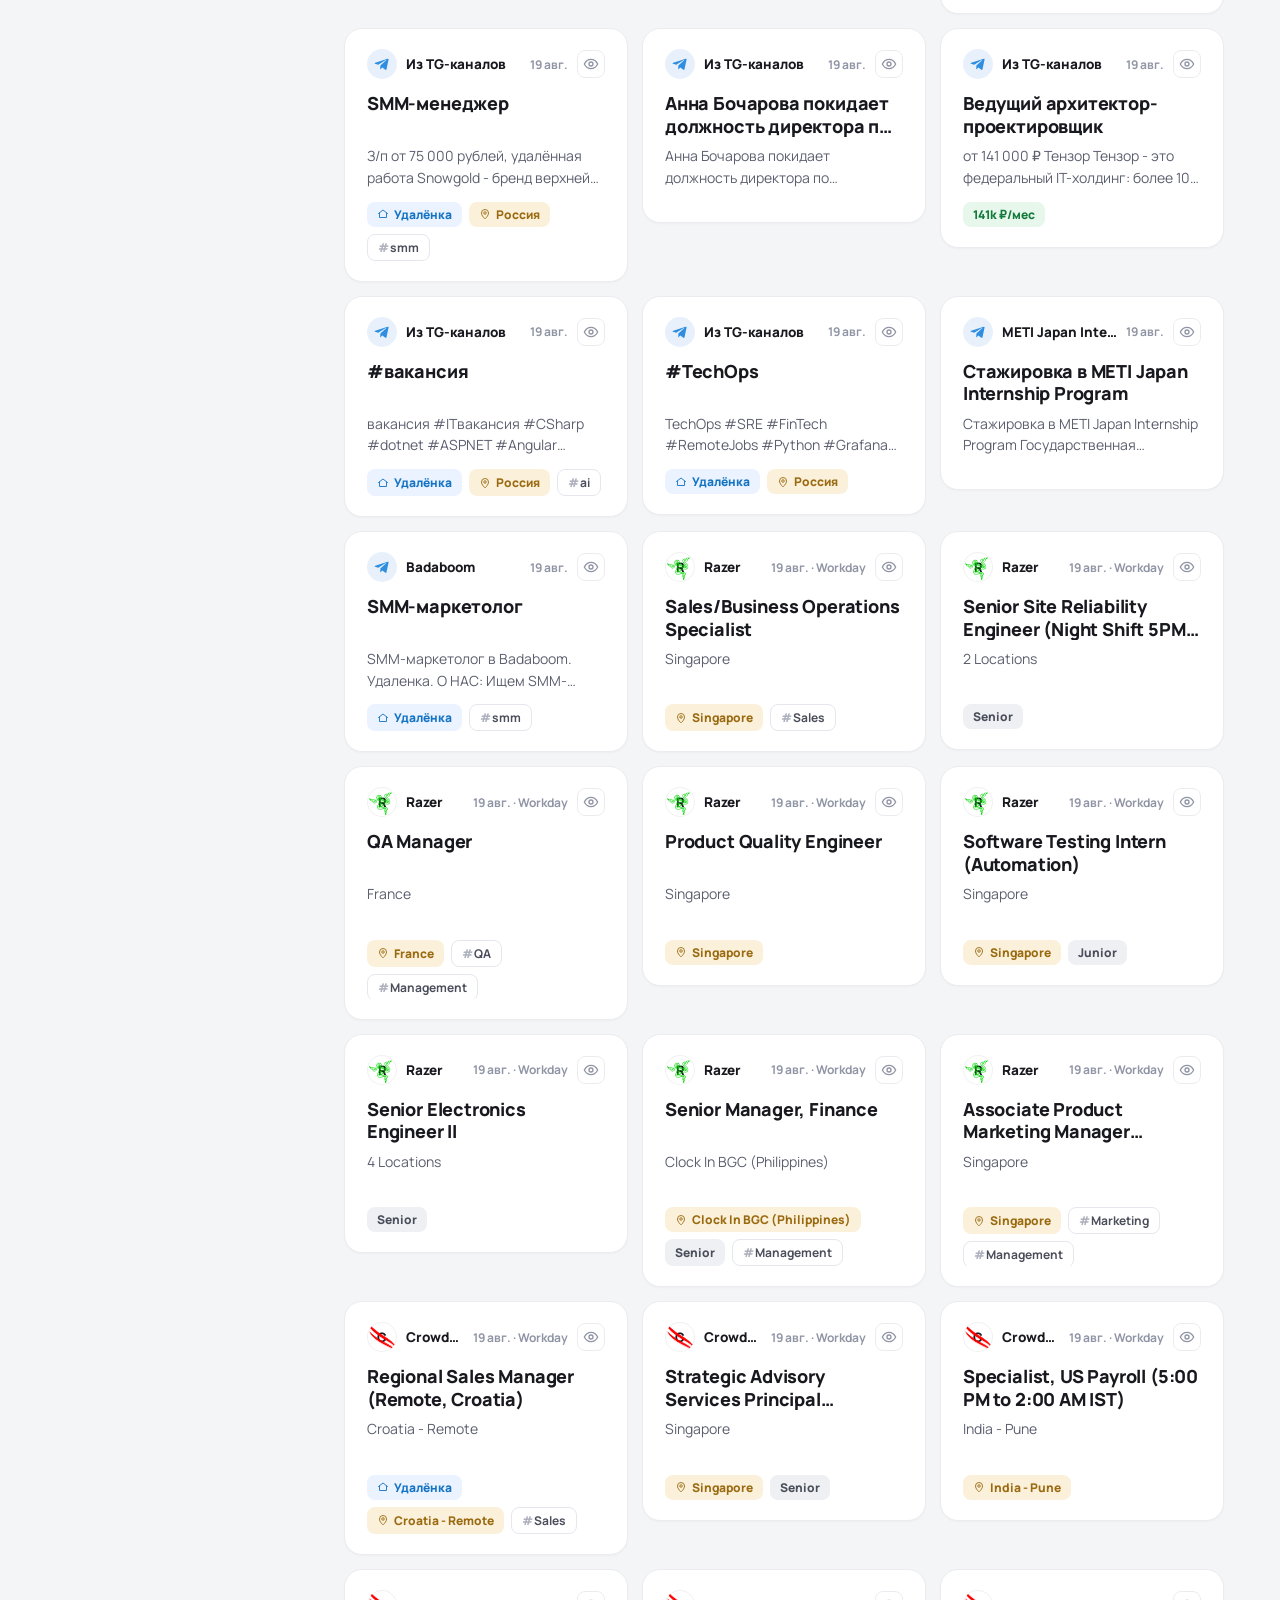
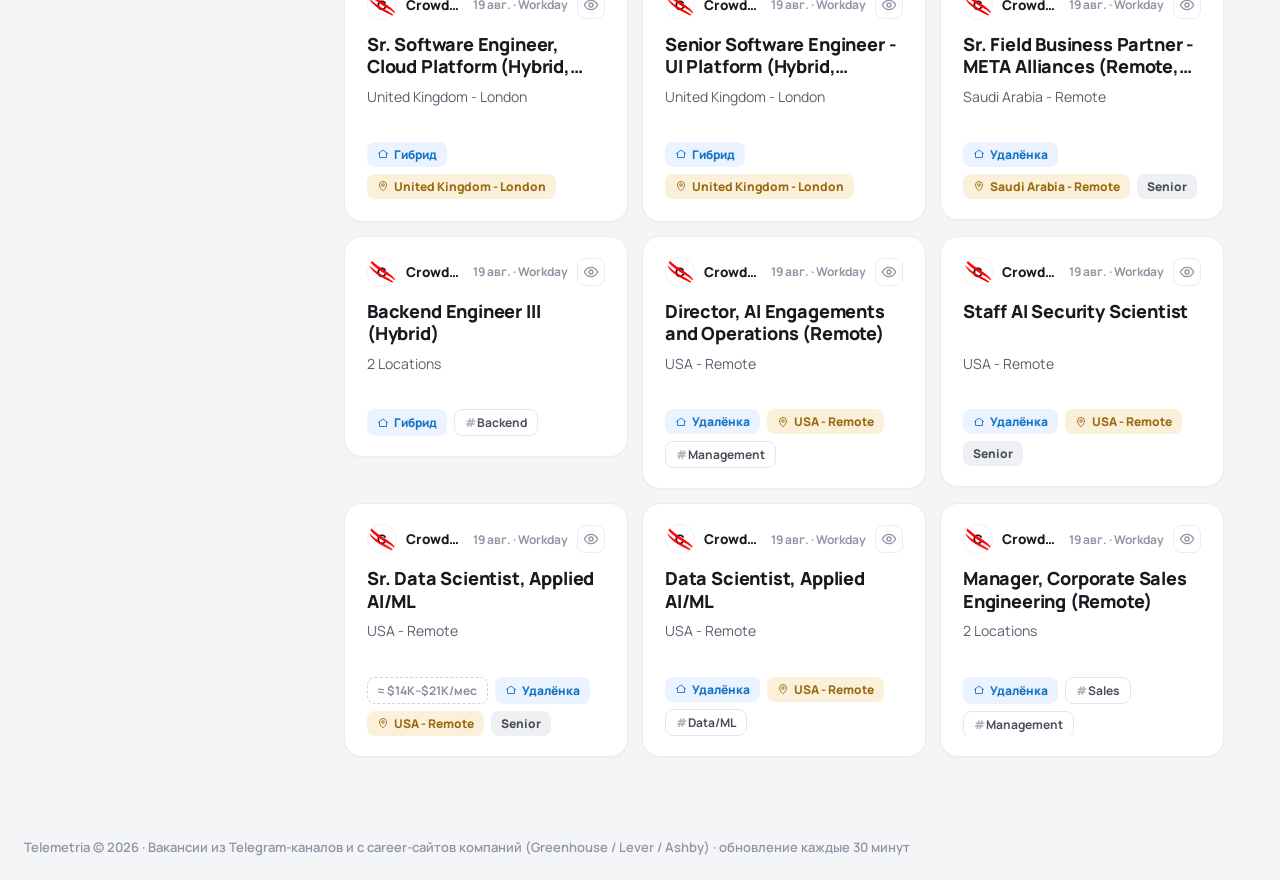
==== commit f8e454c5: "fix(feed): у career-вакансий показывать локацию из поля, а не угадывать страну На карточках с career" ====
--- a/index.html
+++ b/index.html
@@ -831,6 +831,17 @@
 // detectCountry в tgparse.js), грейд — нейтральная.
 function fmtCond(f){ return f?`<span class="cond fmt">${ICON_HOME}${esc(f)}</span>`:""; }
 function geoCond(country){ return country?`<span class="cond geo">${ICON_PIN}${esc(country)}</span>`:""; }
+// Локация career-вакансии: у ATS (Workday/Greenhouse…) это чистое поле, поэтому
+// показываем его КАК ЕСТЬ (Singapore, Berlin, San Francisco…), а не угадываем
+// страну по словарю — так ловятся любые города/страны, а не только знакомые.
+// Пропускаем не-места: счётчик «2 Locations», «Multiple/Various», голое «Remote»
+// (последнее и так показано пилюлей формата). Длинную строку подрезаем.
+function locCond(loc){
+  let s=(loc||"").trim();
+  if(!s || /^\d+\s+locations?$/i.test(s) || /^(multiple|various)\b/i.test(s) || /^remote$/i.test(s)) return "";
+  if(s.length>28) s=s.slice(0,27)+"…";
+  return `<span class="cond geo">${ICON_PIN}${esc(s)}</span>`;
+}
 function gradeConds(grade){ return (grade||[]).map(g=>`<span class="cond">${esc(g)}</span>`).join(""); }
 
 // Разбор TG-поста (должность/компания) — в tgparse.js, чтобы покрыть тестами.
@@ -875,7 +886,7 @@
   // Две зоны меток: условия (зарплата/формат/страна/грейд — цветные) и навыки
   // (хэштеги). Обе фиксированной высоты, поэтому карточки одной высоты и заголовок
   // не «скачет». Страну для карточки компании берём из поля локации.
-  const conds=salPill(j)+fmtCond(j.work_format)+geoCond(detectCountry(j.location))+gradeConds(grade);
+  const conds=salPill(j)+fmtCond(j.work_format)+locCond(j.location)+gradeConds(grade);
   // Описание есть у всех карточек: короткое из ATS, иначе — отдел/локация.
   const excerpt=j.excerpt || [j.department, j.location].filter(Boolean).join(" · ") || "Открытая вакансия — подробности на career-сайте.";
   return `<div class="post" data-kind="co" data-id="${j._id}" data-link="${esc(j.apply_url)}">
@@ -1055,7 +1066,7 @@
       ava:avatarCo(p), company:p.company,
       source:`Career-сайт компании${ats?` · ${esc(ats)}`:""}`,
       title:p.title, desc:p.excerpt||"Полное описание — на странице вакансии.",
-      meta:fmtCond(p.work_format)+geoCond(detectCountry(p.location))+gradeConds(grade), skills, apply:p.apply_url,
+      meta:fmtCond(p.work_format)+locCond(p.location)+gradeConds(grade), skills, apply:p.apply_url,
     };
   }
   const {title:jt, company:co}=parseTgJob(p.text,p.tags);
